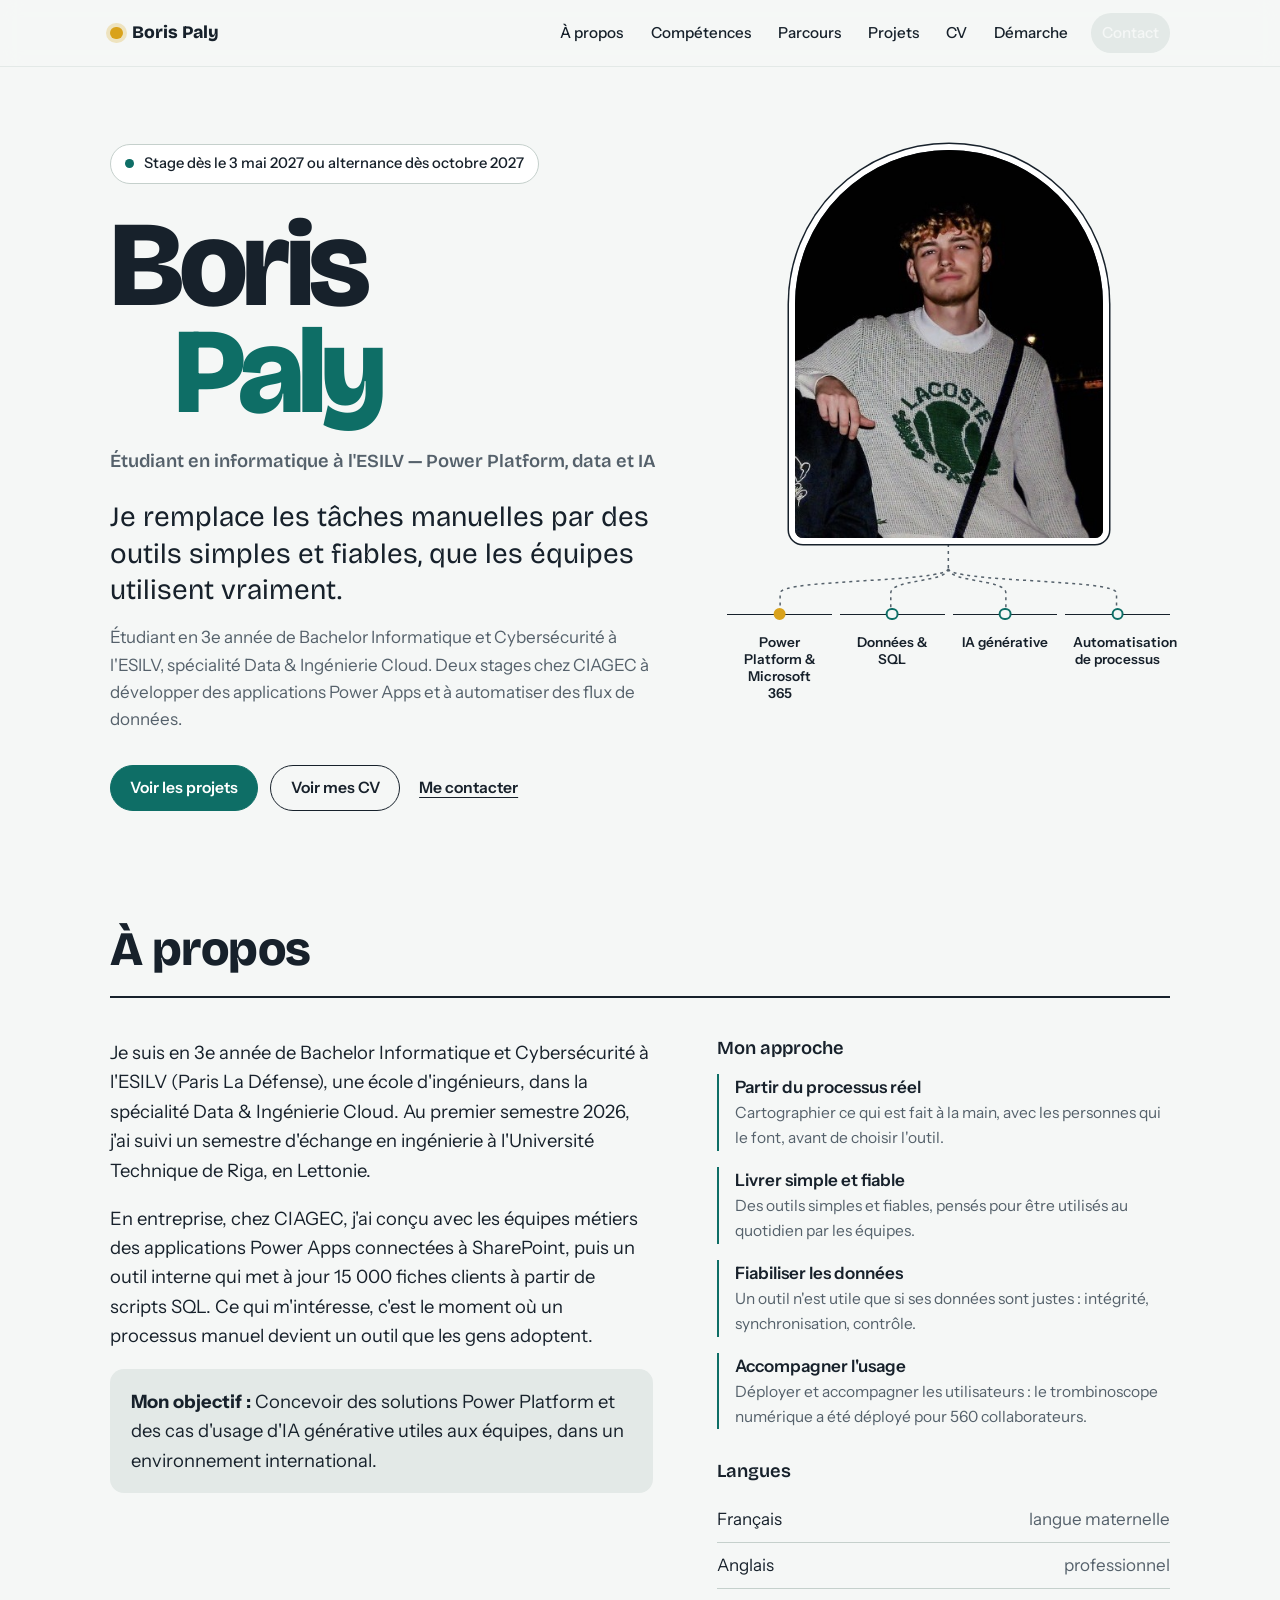
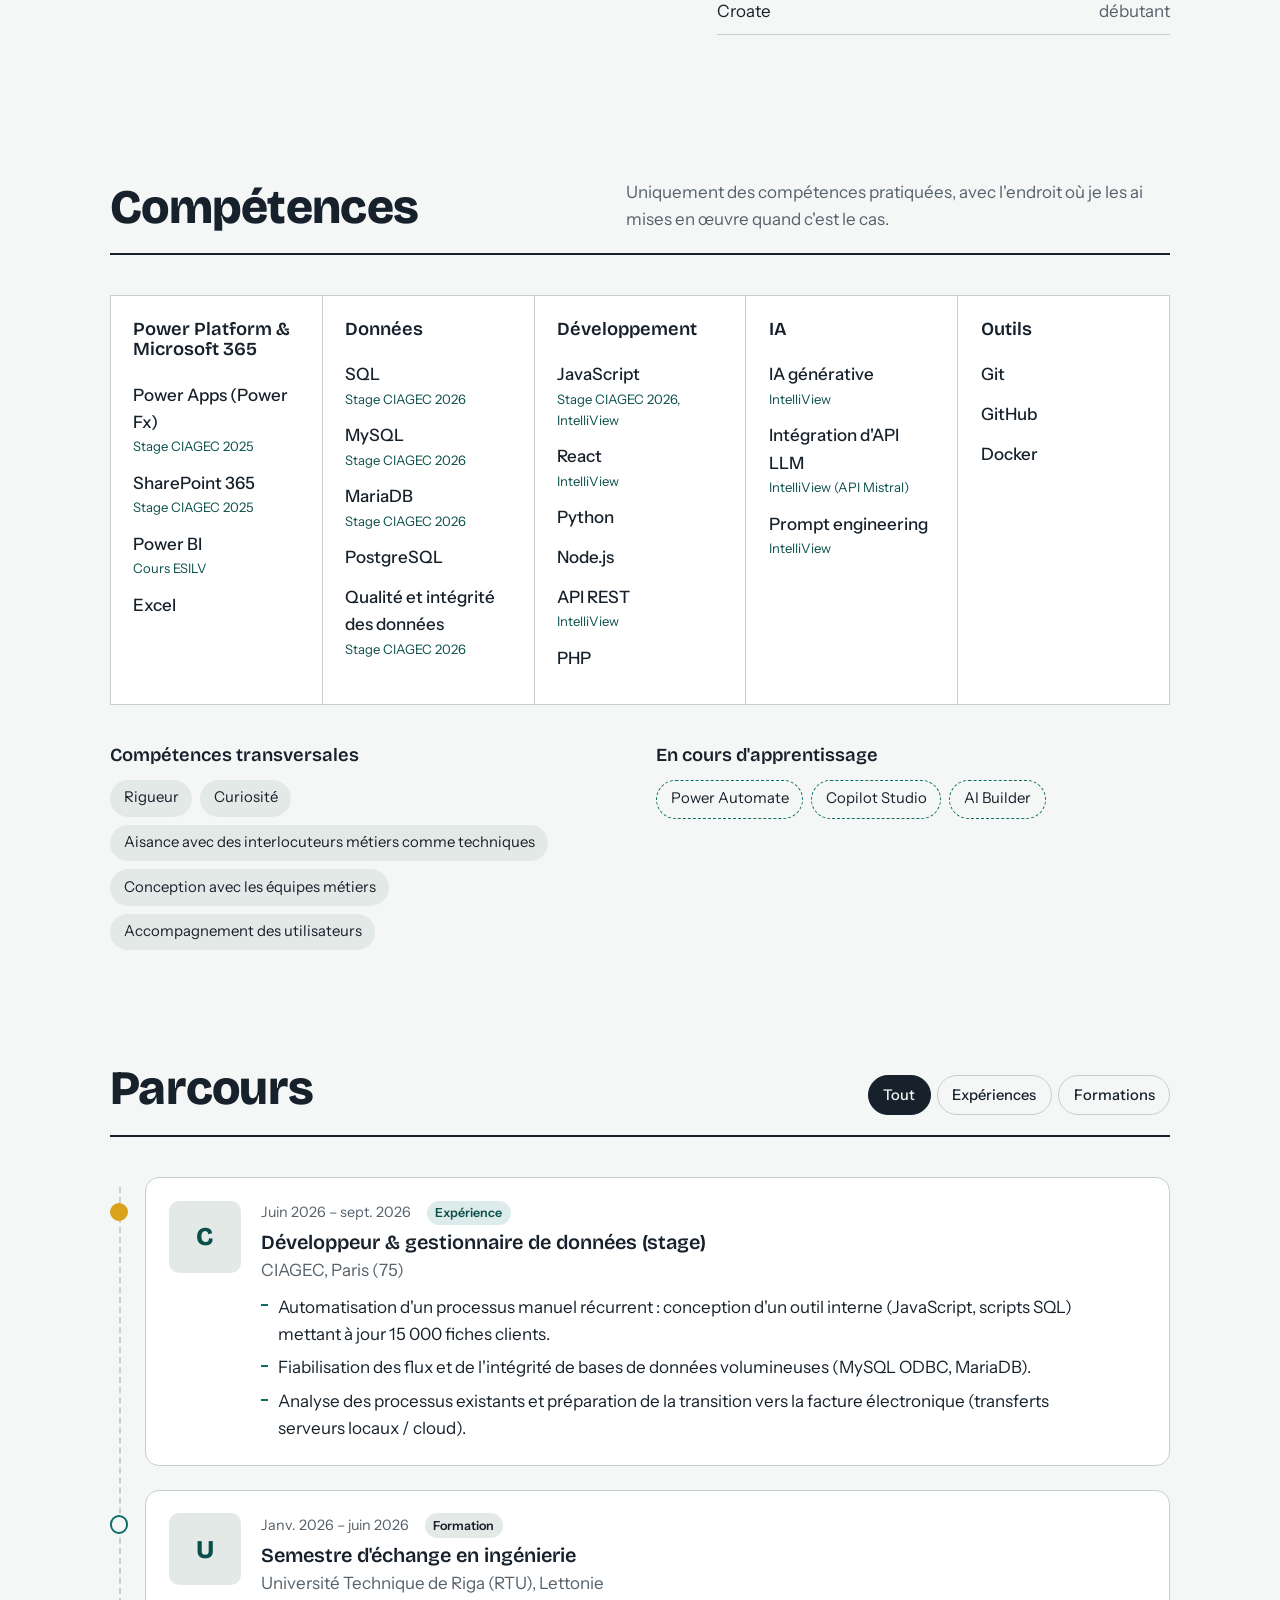
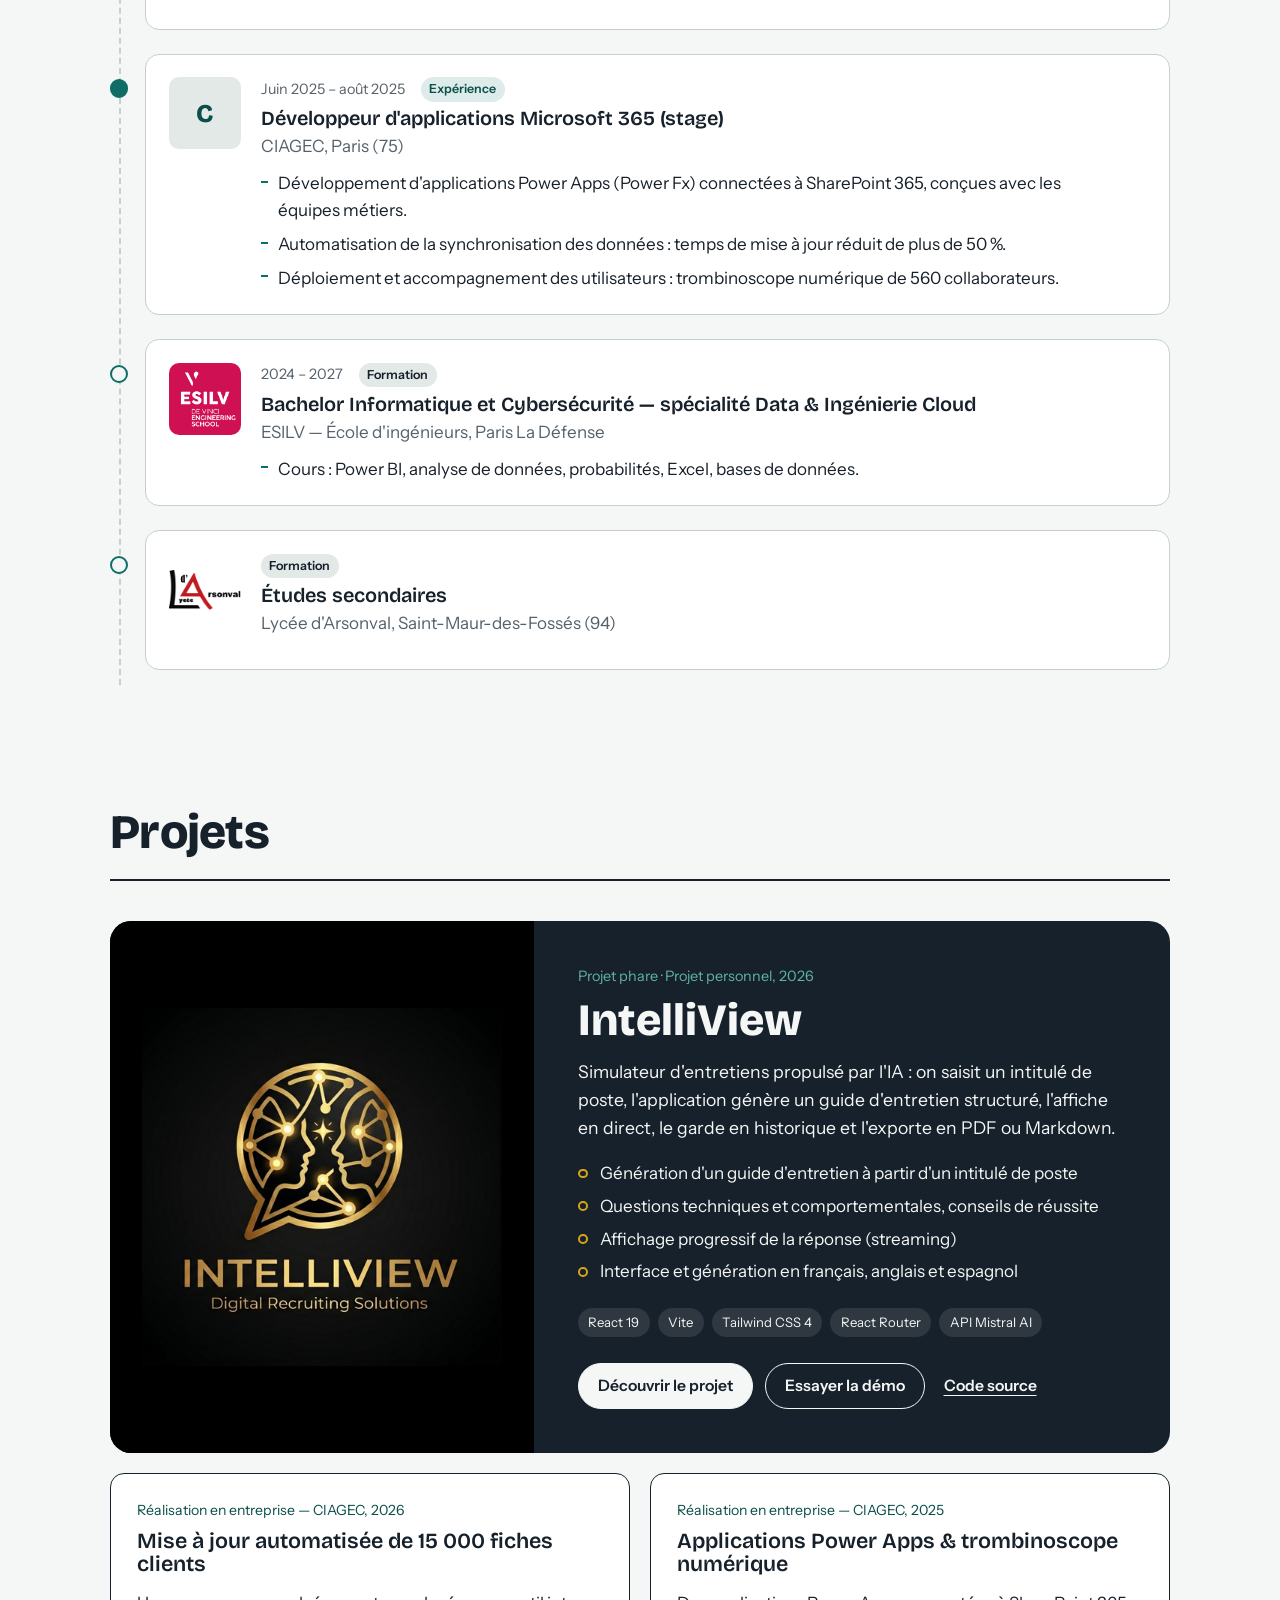
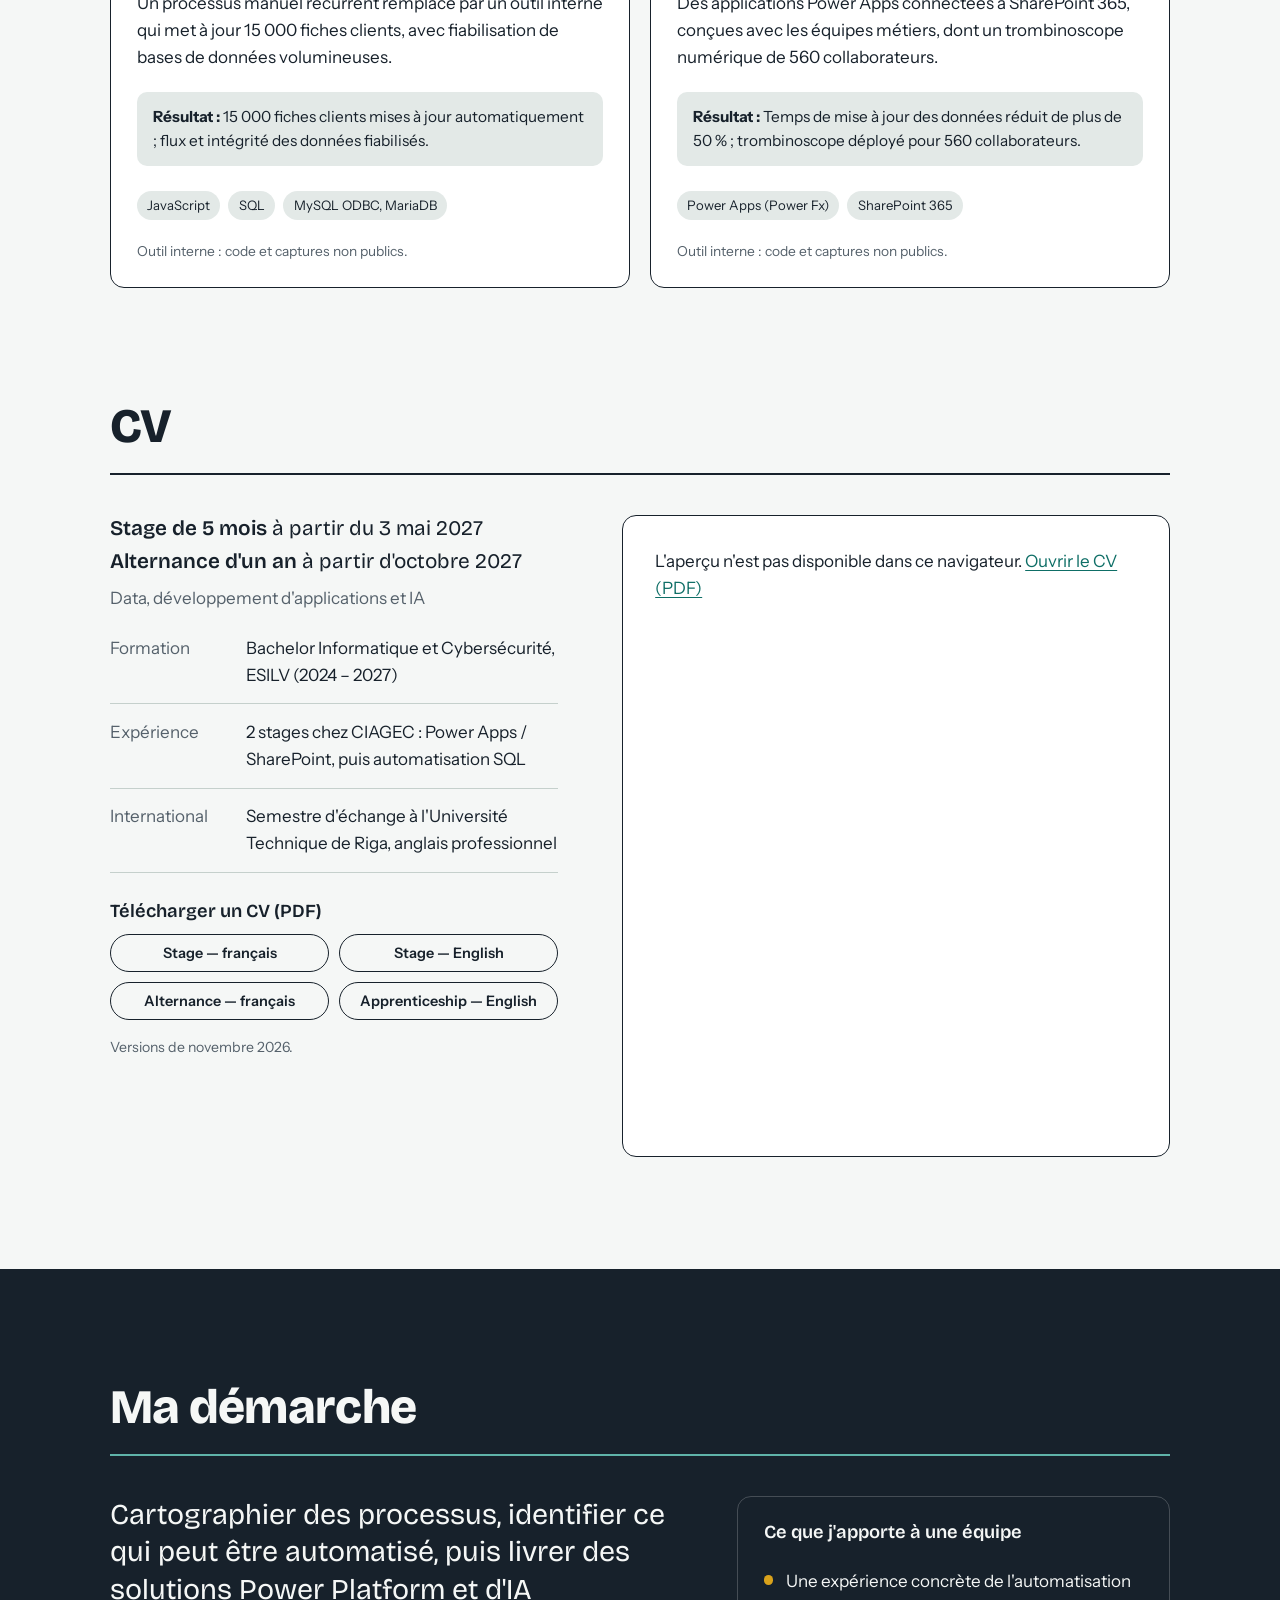
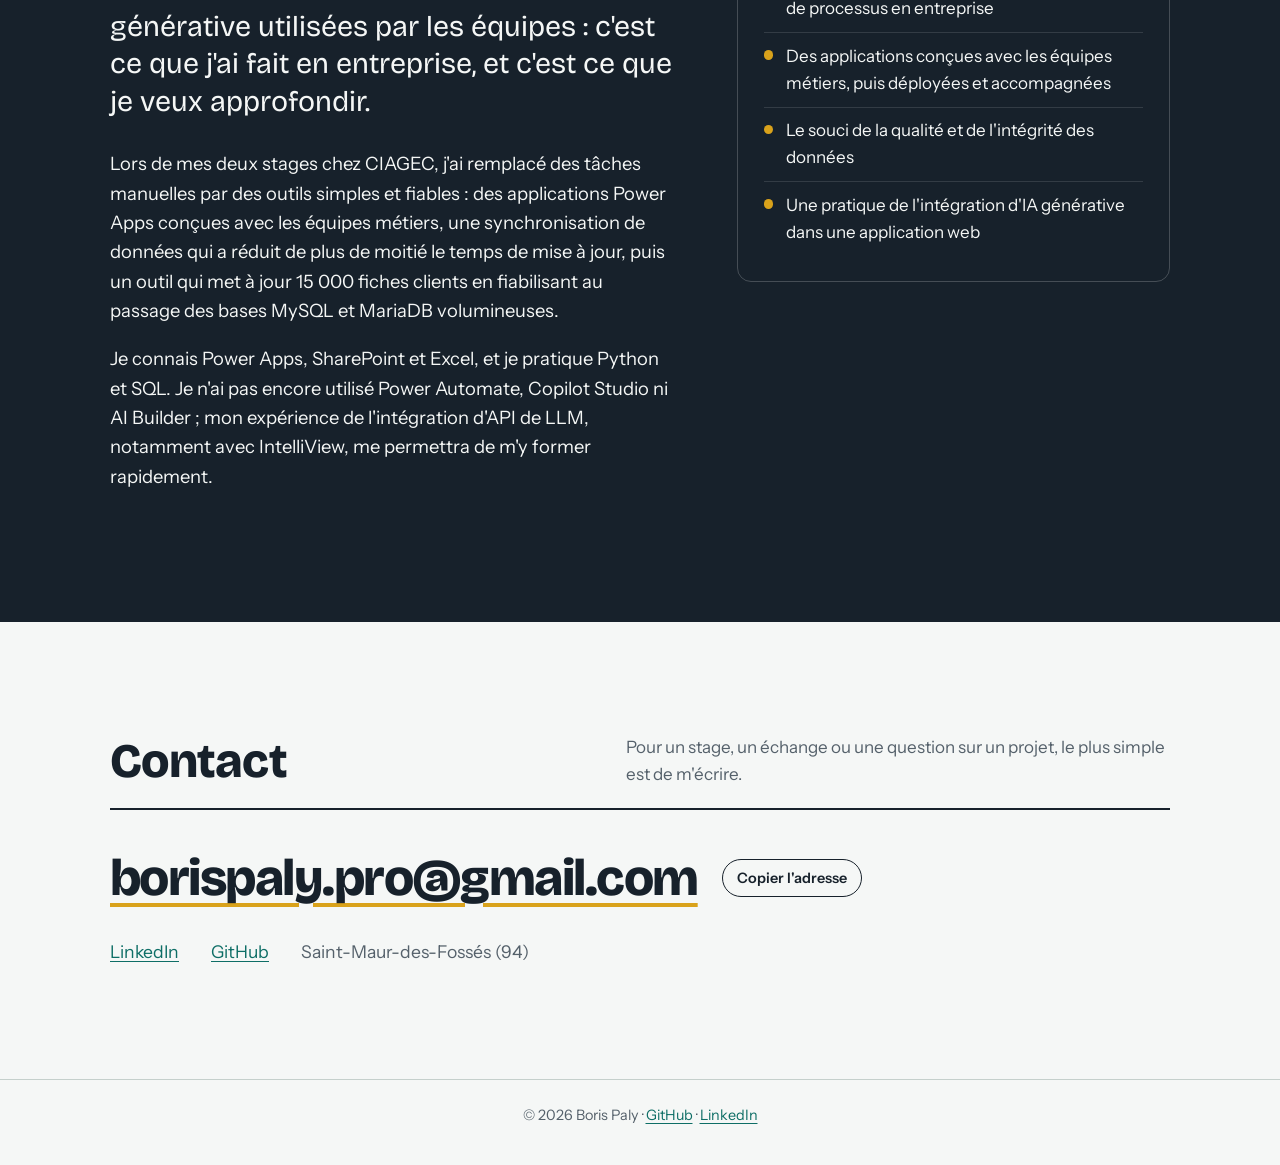
==== index.html @ b3dc1a5c "Mise en ligne du portfolio Co-Authored-By: Claude Opus 5.5 <noreply@anthropic.com> Claude-Session: h" ====
<!doctype html>
<html lang="fr">
<head>
  <meta charset="utf-8">
  <meta name="viewport" content="width=device-width, initial-scale=1">
  <title>Boris Paly — Power Platform, data et IA</title>
  <meta name="description" content="Portfolio de Boris Paly, étudiant en Bachelor Informatique et Cybersécurité à l'ESILV : Power Platform, data, IA générative et automatisation. Recherche un stage de 5 mois à partir du 3 mai 2027 ou une alternance d'un an à partir d'octobre 2027.">
  <meta name="author" content="Boris Paly">
  <meta property="og:type" content="profile">
  <meta property="og:title" content="Boris Paly — Power Platform, data et IA">
  <meta property="og:description" content="Étudiant en informatique à l'ESILV. Stage de 5 mois dès le 3 mai 2027 ou alternance d'un an dès octobre 2027 : data, développement et IA.">
  <meta property="og:image" content="https://borispl94.github.io/assets/img/photo.jpg">
  <meta name="theme-color" content="#17212B">
  <link rel="icon" href="assets/img/favicon.svg" type="image/svg+xml">
  <link rel="preconnect" href="https://fonts.googleapis.com">
  <link rel="preconnect" href="https://fonts.gstatic.com" crossorigin>
  <link href="https://fonts.googleapis.com/css2?family=Bricolage+Grotesque:opsz,wght@12..96,400;12..96,600;12..96,800&family=Instrument+Sans:wght@400;500;600&display=swap" rel="stylesheet">
  <link rel="stylesheet" href="assets/css/style.css">
  <script type="application/ld+json">
  {
    "@context": "https://schema.org",
    "@type": "Person",
    "name": "Boris Paly",
    "jobTitle": "Étudiant en informatique à l'ESILV — Power Platform, data et IA",
    "alumniOf": "ESILV",
    "email": "mailto:borispaly.pro@gmail.com",
    "sameAs": ["https://www.linkedin.com/in/boris-paly", "https://github.com/Borispl94"]
  }
  </script>
</head>
<body data-page="accueil">
  <a class="skip" href="#contenu">Aller au contenu</a>

  <header class="nav" id="nav">
    <div class="nav__inner">
      <a class="nav__brand" href="#accueil" aria-label="Boris Paly, retour en haut">
        <span class="nav__node" aria-hidden="true"></span>Boris Paly
      </a>
      <button class="nav__toggle" type="button" aria-expanded="false" aria-controls="nav-links">Menu</button>
      <nav aria-label="Navigation principale">
        <ul class="nav__links" id="nav-links">
          <li><a href="#apropos">À propos</a></li>
          <li><a href="#competences">Compétences</a></li>
          <li><a href="#parcours">Parcours</a></li>
          <li><a href="#projets">Projets</a></li>
          <li><a href="#cv">CV</a></li>
          <li><a href="#demarche">Démarche</a></li>
          <li><a class="nav__cta" href="#contact">Contact</a></li>
        </ul>
      </nav>
    </div>
  </header>

  <main id="contenu">
    <section class="hero" id="accueil" aria-labelledby="hero-nom">
      <div class="hero__text">
        <p class="hero__dispo" id="hero-dispo"></p>
        <h1 class="hero__nom" id="hero-nom"></h1>
        <p class="hero__titre" id="hero-titre"></p>
        <p class="hero__accroche" id="hero-accroche"></p>
        <p class="hero__sous" id="hero-sous"></p>
        <div class="hero__actions">
          <a class="btn btn--plein" href="#projets">Voir les projets</a>
          <a class="btn" id="hero-cv" href="#cv">Voir mes CV</a>
          <a class="btn btn--lien" href="#contact">Me contacter</a>
        </div>
      </div>
      <figure class="hero__flux" aria-label="Domaines d'intérêt">
        <div class="hero__photo"><img id="hero-photo" src="" alt="" width="377" height="472"></div>
        <svg class="hero__fils" viewBox="0 0 100 100" preserveAspectRatio="none" aria-hidden="true">
          <path class="fil" d="M50 0 V35 M50 35 C50 55 12 50 12 70 V100 M50 35 C50 55 37 50 37 70 V100 M50 35 C50 55 63 50 63 70 V100 M50 35 C50 55 88 50 88 70 V100"/>
        </svg>
        <ul class="hero__domaines" id="hero-domaines"></ul>
      </figure>
    </section>

    <section class="section" id="apropos" aria-labelledby="t-apropos">
      <div class="section__tete">
        <h2 id="t-apropos">À propos</h2>
      </div>
      <div class="apropos">
        <div class="apropos__texte" id="apropos-texte"></div>
        <aside class="apropos__cote">
          <h3>Mon approche</h3>
          <dl class="approche" id="apropos-approche"></dl>
          <h3>Langues</h3>
          <ul class="langues" id="apropos-langues"></ul>
        </aside>
      </div>
    </section>

    <section class="section" id="competences" aria-labelledby="t-competences">
      <div class="section__tete">
        <h2 id="t-competences">Compétences</h2>
        <p class="section__intro">Uniquement des compétences pratiquées, avec l'endroit où je les ai mises en œuvre quand c'est le cas.</p>
      </div>
      <div class="competences" id="competences-liste"></div>
      <div class="competences__bas">
        <div>
          <h3>Compétences transversales</h3>
          <ul class="pastilles" id="competences-transversales"></ul>
        </div>
        <div>
          <h3>En cours d'apprentissage</h3>
          <ul class="pastilles pastilles--pointille" id="competences-apprentissage"></ul>
        </div>
      </div>
    </section>

    <section class="section" id="parcours" aria-labelledby="t-parcours">
      <div class="section__tete">
        <h2 id="t-parcours">Parcours</h2>
        <div class="filtres" role="group" aria-label="Filtrer le parcours">
          <button type="button" class="filtre" aria-pressed="true" data-filtre="tout">Tout</button>
          <button type="button" class="filtre" aria-pressed="false" data-filtre="experience">Expériences</button>
          <button type="button" class="filtre" aria-pressed="false" data-filtre="formation">Formations</button>
        </div>
      </div>
      <ol class="parcours" id="parcours-liste"></ol>
    </section>

    <section class="section" id="projets" aria-labelledby="t-projets">
      <div class="section__tete">
        <h2 id="t-projets">Projets</h2>
      </div>
      <div id="projet-phare"></div>
      <div class="projets" id="projets-liste"></div>
    </section>

    <section class="section" id="cv" aria-labelledby="t-cv">
      <div class="section__tete">
        <h2 id="t-cv">CV</h2>
      </div>
      <div class="cv">
        <div class="cv__synthese" id="cv-synthese"></div>
        <div class="cv__apercu">
          <object id="cv-objet" type="application/pdf" data="" aria-label="Aperçu du CV au format PDF">
            <p class="cv__repli">L'aperçu n'est pas disponible dans ce navigateur. <a id="cv-repli" href="">Ouvrir le CV (PDF)</a></p>
          </object>
        </div>
      </div>
    </section>

    <section class="section section--sombre" id="demarche" aria-labelledby="t-demarche">
      <div class="section__tete">
        <h2 id="t-demarche">Ma démarche</h2>
      </div>
      <div class="demarche">
        <div class="demarche__texte" id="demarche-texte"></div>
        <div class="demarche__apport">
          <h3>Ce que j'apporte à une équipe</h3>
          <ul id="demarche-apport"></ul>
        </div>
      </div>
    </section>

    <section class="section contact" id="contact" aria-labelledby="t-contact">
      <div class="section__tete">
        <h2 id="t-contact">Contact</h2>
        <p class="section__intro" id="contact-intro"></p>
      </div>
      <div class="contact__grille" id="contact-liens"></div>
    </section>
  </main>

  <footer class="pied">
    <p id="pied-texte"></p>
  </footer>

  <script src="data/profil.js"></script>
  <script src="data/projets.js"></script>
  <script src="assets/js/app.js"></script>
</body>
</html>
---- assets/css/style.css ----
/* =====================================================================
   Portfolio Boris Paly — identité « cartographie de flux »
   Les couleurs et typos se règlent ici, dans :root.
   ===================================================================== */
:root {
  --encre: #17212B;      /* texte, fonds sombres */
  --papier: #F5F7F6;     /* fond principal */
  --brume: #E3E9E7;      /* surfaces secondaires */
  --trait: #C5D0CC;      /* filets, connecteurs */
  --sarcelle: #0E6E66;   /* liens, actions */
  --sarcelle-fonce: #0A4F49;
  --sarcelle-clair: #5FB3A9;
  --ocre: #D9A21B;       /* nœuds actifs, uniquement décoratif */
  --gris: #55616B;       /* texte secondaire */

  --f-titre: "Bricolage Grotesque", "Avenir Next", "Segoe UI", system-ui, sans-serif;
  --f-texte: "Instrument Sans", "Helvetica Neue", "Segoe UI", system-ui, sans-serif;

  --max: 1140px;
  --gout: clamp(1.25rem, 4vw, 2.5rem);
  --r: 14px;
}

*, *::before, *::after { box-sizing: border-box; }
html { scroll-behavior: smooth; scroll-padding-top: 5rem; -webkit-text-size-adjust: 100%; }
@media (prefers-reduced-motion: reduce) { html { scroll-behavior: auto; } *, *::before, *::after { animation: none !important; transition: none !important; } }
body {
  margin: 0; background: var(--papier); color: var(--encre);
  font: 400 1.0625rem/1.6 var(--f-texte);
  text-rendering: optimizeLegibility; -webkit-font-smoothing: antialiased;
}
img { max-width: 100%; display: block; }
a { color: var(--sarcelle); text-underline-offset: .18em; text-decoration-thickness: 1px; }
a:hover { color: var(--sarcelle-fonce); text-decoration-thickness: 2px; }
:focus-visible { outline: 3px solid var(--ocre); outline-offset: 3px; border-radius: 4px; }
h1, h2, h3 { font-family: var(--f-titre); line-height: 1.1; margin: 0; letter-spacing: -0.015em; }
h2 { font-size: clamp(2rem, 4.2vw, 3rem); font-weight: 800; }
h3 { font-size: 1.15rem; font-weight: 600; letter-spacing: 0; }
p { margin: 0 0 1em; }
ul, ol, dl, dd { margin: 0; padding: 0; }
ul, ol { list-style: none; }
.sr-only { position: absolute; width: 1px; height: 1px; overflow: hidden; clip: rect(0 0 0 0); white-space: nowrap; }
.skip { position: absolute; left: 1rem; top: -4rem; background: var(--encre); color: #fff; padding: .6rem 1rem; z-index: 100; border-radius: 6px; }
.skip:focus { top: 1rem; }

/* ---------- boutons ---------- */
.btn {
  display: inline-flex; align-items: center; gap: .5rem; min-height: 46px;
  padding: .7rem 1.2rem; border-radius: 999px; border: 1.5px solid var(--encre);
  font: 600 .98rem/1 var(--f-texte); color: var(--encre); text-decoration: none; background: transparent; cursor: pointer;
  transition: background-color .2s, color .2s, border-color .2s;
}
.btn:hover { background: var(--encre); color: var(--papier); text-decoration: none; }
.btn--plein { background: var(--sarcelle); border-color: var(--sarcelle); color: #fff; }
.btn--plein:hover { background: var(--sarcelle-fonce); border-color: var(--sarcelle-fonce); color: #fff; }
.btn--lien { border-color: transparent; padding-inline: .4rem; text-decoration: underline; text-underline-offset: .25em; }
.btn--lien:hover { background: transparent; color: var(--sarcelle); }
.btn--petit { min-height: 38px; padding: .5rem .9rem; font-size: .9rem; }

/* ---------- navigation ---------- */
.nav { position: sticky; top: 0; z-index: 50; background: color-mix(in srgb, var(--papier) 88%, transparent); backdrop-filter: blur(10px); border-bottom: 1px solid var(--brume); }
.nav__inner { max-width: var(--max); margin: 0 auto; padding: .8rem var(--gout); display: flex; align-items: center; justify-content: space-between; gap: 1rem; }
.nav__brand { display: inline-flex; align-items: center; gap: .6rem; font: 800 1.1rem var(--f-titre); color: var(--encre); text-decoration: none; }
.nav__node { width: .8rem; height: .8rem; border-radius: 50%; background: var(--ocre); box-shadow: 0 0 0 4px color-mix(in srgb, var(--ocre) 25%, transparent); }
.nav__links { display: flex; align-items: center; gap: .3rem; }
.nav__links a { display: block; padding: .5rem .7rem; border-radius: 999px; color: var(--encre); text-decoration: none; font-weight: 500; font-size: .95rem; }
.nav__links a:hover, .nav__links a[aria-current="true"] { background: var(--brume); }
.nav__links .nav__cta { background: var(--encre); color: var(--papier); margin-left: .4rem; }
.nav__links .nav__cta:hover { background: var(--sarcelle); color: #fff; }
.nav__toggle { display: none; }
@media (max-width: 900px) {
  .nav__toggle { display: inline-flex; min-height: 42px; padding: .5rem 1rem; border: 1.5px solid var(--encre); border-radius: 999px; background: none; font: 600 .95rem var(--f-texte); color: var(--encre); cursor: pointer; }
  .nav nav { position: absolute; left: 0; right: 0; top: 100%; }
  .nav__links { display: none; flex-direction: column; align-items: stretch; background: var(--papier); border-bottom: 1px solid var(--trait); padding: .5rem var(--gout) 1rem; }
  .nav__links.is-open { display: flex; }
  .nav__links a { padding: .8rem .6rem; font-size: 1.05rem; }
  .nav__links .nav__cta { margin: .4rem 0 0; text-align: center; }
}

/* ---------- sections ---------- */
.section { max-width: var(--max); margin: 0 auto; padding: clamp(4rem, 9vw, 7rem) var(--gout) 0; }
.section__tete { display: flex; flex-wrap: wrap; align-items: end; justify-content: space-between; gap: 1rem 2rem; margin-bottom: 2.5rem; padding-bottom: 1.25rem; border-bottom: 2px solid var(--encre); }
.section__intro { flex: 1 1 18rem; max-width: 34rem; margin: 0; color: var(--gris); }
.section--sombre { max-width: none; background: var(--encre); color: var(--papier); padding-bottom: clamp(4rem, 9vw, 7rem); margin-top: clamp(4rem, 9vw, 7rem); }
.section--sombre > * { max-width: calc(var(--max) - 2 * var(--gout)); margin-inline: auto; }
.section--sombre .section__tete { border-color: var(--sarcelle-clair); }
.section--sombre a { color: var(--sarcelle-clair); }

/* ---------- accueil ---------- */
.hero { max-width: var(--max); margin: 0 auto; padding: clamp(2.5rem, 6vw, 5rem) var(--gout) 0; display: grid; grid-template-columns: minmax(0, 1.25fr) minmax(0, 1fr); gap: clamp(2rem, 5vw, 4.5rem); align-items: start; }
.hero__dispo { display: inline-flex; align-items: center; gap: .6rem; padding: .45rem .9rem; border: 1px solid var(--trait); border-radius: 999px; background: #fff; font-size: .92rem; font-weight: 500; margin-bottom: 1.8rem; }
.point { width: .55rem; height: .55rem; border-radius: 50%; background: var(--sarcelle); flex: none; animation: pouls 2.4s ease-in-out infinite; }
@keyframes pouls { 50% { box-shadow: 0 0 0 6px color-mix(in srgb, var(--sarcelle) 18%, transparent); } }
.hero__nom { font-size: clamp(3.6rem, 10vw, 7.6rem); font-weight: 800; line-height: .88; letter-spacing: -0.045em; margin-bottom: 1.4rem; }
.hero__nom span { display: block; }
.hero__nom span + span { color: var(--sarcelle); padding-left: clamp(1.5rem, 5vw, 4rem); }
.hero__titre { font: 600 1.15rem/1.35 var(--f-titre); margin-bottom: 1.6rem; color: var(--gris); }
.hero__accroche { font: 400 clamp(1.35rem, 2.4vw, 1.75rem)/1.3 var(--f-titre); max-width: 30ch; margin-bottom: 1rem; }
.hero__sous { max-width: 56ch; color: var(--gris); margin-bottom: 2rem; }
.hero__actions { display: flex; flex-wrap: wrap; gap: .75rem; align-items: center; }

/* La photo comme nœud source d'un flux vers les domaines */
.hero__flux { margin: 0; display: grid; grid-template-rows: auto 70px auto; justify-items: center; }
.hero__photo { width: min(100%, 320px); aspect-ratio: 4 / 5; border-radius: 160px 160px var(--r) var(--r); overflow: hidden; background: var(--encre); border: 6px solid #fff; box-shadow: 0 0 0 1.5px var(--encre); position: relative; z-index: 1; }
.hero__photo img { width: 100%; height: 100%; object-fit: cover; object-position: 50% 30%; }
.hero__fils { width: 100%; height: 70px; overflow: visible; }
.fil { fill: none; stroke: var(--gris); stroke-width: 1.5; vector-effect: non-scaling-stroke; stroke-dasharray: 3 4; }
.hero__domaines { display: grid; grid-template-columns: repeat(4, minmax(0, 1fr)); gap: .5rem; width: 100%; }
.hero__domaines li { position: relative; padding: 1.2rem .5rem .6rem; text-align: center; font-size: .85rem; font-weight: 600; line-height: 1.25; border-top: 1.5px solid var(--encre); }
.hero__domaines .noeud { position: absolute; top: -.45rem; left: 50%; translate: -50% 0; }
.noeud { display: inline-block; width: .8rem; height: .8rem; border-radius: 50%; background: var(--papier); border: 2px solid var(--sarcelle); }
.hero__domaines li:first-child .noeud { background: var(--ocre); border-color: var(--ocre); }
@media (prefers-reduced-motion: no-preference) {
  .fil { animation: flux 1.6s linear infinite; }
  @keyframes flux { to { stroke-dashoffset: -14; } }
}
@media (max-width: 860px) {
  .hero { grid-template-columns: 1fr; }
  .hero__flux { order: -1; }
  .hero__photo { width: min(64vw, 260px); }
}
@media (max-width: 520px) {
  .hero__domaines, .hero__fils { display: none; }
  .hero__flux { display: block; }
  .hero__photo { width: 190px; margin: 0 auto 1.5rem; }
}

/* ---------- à propos ---------- */
.apropos { display: grid; grid-template-columns: minmax(0, 1.2fr) minmax(0, 1fr); gap: clamp(2rem, 5vw, 4rem); }
.apropos__texte p { font-size: 1.15rem; max-width: 62ch; }
.apropos__objectif { padding: 1.1rem 1.3rem; background: var(--brume); border-radius: var(--r); }
.apropos__cote h3 { margin-bottom: 1rem; }
.apropos__cote h3 + * { margin-bottom: 2rem; }
.approche { display: grid; gap: 1rem; }
.approche > div { padding-left: 1rem; border-left: 2px solid var(--sarcelle); }
.approche dt { font-weight: 600; }
.approche dd { color: var(--gris); font-size: .97rem; }
.approche--grille { grid-template-columns: repeat(auto-fit, minmax(16rem, 1fr)); gap: 1.5rem 2rem; }
.langues li { display: flex; justify-content: space-between; gap: 1rem; padding: .55rem 0; border-bottom: 1px solid var(--trait); }
.langues li span:last-child { color: var(--gris); }
@media (max-width: 860px) { .apropos { grid-template-columns: 1fr; } }

/* ---------- compétences ---------- */
.competences { display: grid; grid-template-columns: repeat(auto-fit, minmax(15rem, 1fr)); gap: 0; border-top: 1px solid var(--trait); border-left: 1px solid var(--trait); }
@media (min-width: 1100px) { .competences { grid-template-columns: repeat(5, minmax(0, 1fr)); } }
.competence { padding: 1.4rem 1.4rem 1.6rem; border-right: 1px solid var(--trait); border-bottom: 1px solid var(--trait); background: #fff; }
.competence h3 { margin-bottom: 1rem; }
.competence li { display: flex; flex-direction: column; padding: .4rem 0; }
.competence__nom { font-weight: 500; }
.competence__ctx { font-size: .82rem; color: var(--sarcelle-fonce); }
.competences__bas { display: grid; grid-template-columns: 1fr 1fr; gap: 2rem; margin-top: 2.5rem; }
.competences__bas h3 { margin-bottom: .9rem; }
@media (max-width: 700px) { .competences__bas { grid-template-columns: 1fr; } }
.pastilles { display: flex; flex-wrap: wrap; gap: .5rem; }
.pastilles li { padding: .4rem .85rem; border-radius: 999px; background: var(--brume); font-size: .93rem; }
.pastilles--pointille li { background: transparent; border: 1.5px dashed var(--sarcelle); }
.pastilles--petites li { padding: .25rem .65rem; font-size: .82rem; }

/* ---------- parcours (vrai déroulé chronologique) ---------- */
.filtres { display: flex; gap: .4rem; flex-wrap: wrap; }
.filtre { min-height: 40px; padding: .45rem .9rem; border-radius: 999px; border: 1.5px solid var(--trait); background: transparent; font: 500 .92rem var(--f-texte); color: var(--encre); cursor: pointer; }
.filtre[aria-pressed="true"] { background: var(--encre); border-color: var(--encre); color: var(--papier); }
.parcours { position: relative; padding-left: 2.2rem; }
.parcours::before { content: ""; position: absolute; left: .55rem; top: .6rem; bottom: .6rem; border-left: 2px dashed var(--trait); }
.parcours__item { position: relative; padding-bottom: 1.5rem; }
.parcours__noeud { position: absolute; left: -2.2rem; top: 1.6rem; width: 1.15rem; height: 1.15rem; border-radius: 50%; background: var(--papier); border: 2.5px solid var(--sarcelle); }
.parcours__item--experience .parcours__noeud { background: var(--sarcelle); }
.parcours__item:first-child .parcours__noeud { background: var(--ocre); border-color: var(--ocre); }
.parcours__carte { display: grid; grid-template-columns: 4.5rem minmax(0, 1fr); gap: 1.25rem; padding: 1.4rem; background: #fff; border: 1px solid var(--trait); border-radius: var(--r); }
.parcours__logo { width: 4.5rem; height: 4.5rem; display: grid; place-items: center; border-radius: 10px; overflow: hidden; background: var(--brume); }
.parcours__logo img { width: 100%; height: 100%; object-fit: contain; background: #fff; }
.parcours__mono { font: 800 1.6rem var(--f-titre); color: var(--sarcelle-fonce); }
.parcours__meta { display: flex; flex-wrap: wrap; gap: .5rem 1rem; align-items: center; font-size: .9rem; color: var(--gris); margin-bottom: .35rem; }
.parcours__corps h3 { font-size: 1.25rem; }
.parcours__org { color: var(--gris); margin: .25rem 0 .6rem; }
.parcours__corps ul { display: grid; gap: .4rem; }
.parcours__corps li { position: relative; padding-left: 1.1rem; max-width: 75ch; }
.parcours__corps li::before { content: ""; position: absolute; left: 0; top: .62em; width: .45rem; height: 2px; background: var(--sarcelle); }
.tag { font-size: .78rem; font-weight: 600; padding: .15rem .55rem; border-radius: 999px; }
.tag--experience { background: color-mix(in srgb, var(--sarcelle) 14%, #fff); color: var(--sarcelle-fonce); }
.tag--formation { background: var(--brume); color: var(--encre); }
@media (max-width: 560px) { .parcours__carte { grid-template-columns: 1fr; } .parcours__logo { width: 3.5rem; height: 3.5rem; } }

/* ---------- projets ---------- */
.phare { display: grid; grid-template-columns: minmax(0, .8fr) minmax(0, 1.2fr); background: var(--encre); color: var(--papier); border-radius: calc(var(--r) * 1.5); overflow: hidden; }
.phare__visuel { background: #000; display: grid; place-items: center; padding: 1.5rem; }
.phare__visuel img { width: 100%; max-width: 360px; }
.phare__corps { padding: clamp(1.5rem, 4vw, 2.75rem); }
.phare__type { font-size: .9rem; color: var(--sarcelle-clair); margin-bottom: .5rem; }
.phare h3 { font-size: clamp(2rem, 4vw, 2.8rem); font-weight: 800; margin-bottom: .8rem; }
.phare__resume { font-size: 1.1rem; max-width: 52ch; }
.phare__fonctions { display: grid; gap: .35rem; margin: 0 0 1.4rem; }
.phare__fonctions li { padding-left: 1.4rem; position: relative; }
.phare__fonctions li::before { content: ""; position: absolute; left: 0; top: .5em; width: .6rem; height: .6rem; border-radius: 50%; border: 2px solid var(--ocre); }
.phare .pastilles li { background: rgba(255,255,255,.1); }
.phare__actions { display: flex; flex-wrap: wrap; gap: .7rem; margin-top: 1.6rem; align-items: center; }
.phare .btn { border-color: var(--papier); color: var(--papier); }
.phare .btn:hover { background: var(--papier); color: var(--encre); }
.phare .btn--plein { background: var(--papier); color: var(--encre); }
.phare .btn--plein:hover { background: var(--ocre); border-color: var(--ocre); color: var(--encre); }
.phare .btn--lien { border-color: transparent; }
.phare .btn--lien:hover { background: transparent; color: var(--sarcelle-clair); }
@media (max-width: 820px) { .phare { grid-template-columns: 1fr; } .phare__visuel img { max-width: 220px; } }
.projets { display: grid; grid-template-columns: repeat(auto-fit, minmax(19rem, 1fr)); gap: 1.25rem; margin-top: 1.25rem; }
.projet { padding: 1.6rem; border: 1.5px solid var(--encre); border-radius: var(--r); background: #fff; display: flex; flex-direction: column; gap: .2rem; }
.projet__type { font-size: .88rem; color: var(--sarcelle-fonce); margin-bottom: .3rem; }
.projet h3 { font-size: 1.35rem; margin-bottom: .6rem; }
.projet__resultat { padding: .8rem 1rem; background: var(--brume); border-radius: 10px; font-size: .96rem; }
.projet .pastilles { margin-top: auto; padding-top: .4rem; }
.projet__note { font-size: .86rem; color: var(--gris); margin: 1rem 0 0; }

/* ---------- CV ---------- */
.cv { display: grid; grid-template-columns: minmax(0, .9fr) minmax(0, 1.1fr); gap: clamp(2rem, 5vw, 4rem); align-items: start; }
.cv__recherche { display: grid; gap: .4rem; font: 400 1.3rem/1.3 var(--f-titre); }
.cv__recherche strong { font-weight: 600; }
.cv__domaines { color: var(--gris); margin: .6rem 0 0; }
.cv__titre { margin-bottom: .8rem; }
.cv__liste { display: grid; grid-template-columns: repeat(2, minmax(0, 1fr)); gap: .6rem; }
.cv__liste .btn { width: 100%; justify-content: center; }
@media (max-width: 420px) { .cv__liste { grid-template-columns: 1fr; } }
.cv__faits { display: grid; gap: .9rem; margin: 1.4rem 0 1.8rem; }
.cv__faits div { display: grid; grid-template-columns: 7.5rem 1fr; gap: 1rem; padding-bottom: .9rem; border-bottom: 1px solid var(--trait); }
.cv__faits dt { color: var(--gris); }
.cv__actions { display: flex; flex-wrap: wrap; gap: .7rem; }
.cv__maj { font-size: .88rem; color: var(--gris); margin-top: 1rem; }
.cv__apercu { border: 1.5px solid var(--encre); border-radius: var(--r); overflow: hidden; background: #fff; }
.cv__apercu object { width: 100%; height: 640px; display: block; }
.cv__repli { padding: 2rem; }
@media (max-width: 860px) { .cv { grid-template-columns: 1fr; } .cv__apercu { display: none; } .cv__faits div { grid-template-columns: 1fr; gap: .2rem; } }

/* ---------- démarche ---------- */
.demarche { display: grid; grid-template-columns: minmax(0, 1.3fr) minmax(0, 1fr); gap: clamp(2rem, 5vw, 4rem); }
.demarche__texte p { font-size: 1.15rem; max-width: 62ch; }
.demarche__texte p:first-child { font: 400 clamp(1.4rem, 2.5vw, 1.8rem)/1.3 var(--f-titre); }
.demarche__apport { padding: 1.6rem; border: 1px solid rgba(255,255,255,.2); border-radius: var(--r); align-self: start; }
.demarche__apport h3 { margin-bottom: 1rem; }
.demarche__apport li { padding: .6rem 0 .6rem 1.4rem; position: relative; border-bottom: 1px solid rgba(255,255,255,.12); }
.demarche__apport li:last-child { border-bottom: 0; }
.demarche__apport li::before { content: ""; position: absolute; left: 0; top: 1.05rem; width: .6rem; height: .6rem; border-radius: 50%; background: var(--ocre); }
@media (max-width: 860px) { .demarche { grid-template-columns: 1fr; } }

/* ---------- contact ---------- */
.contact { padding-bottom: clamp(4rem, 9vw, 7rem); }
.contact__grille { display: grid; gap: 2rem; }
.contact__mail { display: flex; flex-wrap: wrap; align-items: center; gap: 1rem 1.5rem; }
.contact__adresse { font: 800 clamp(1.5rem, 4.6vw, 3.2rem)/1.1 var(--f-titre); letter-spacing: -0.03em; color: var(--encre); text-decoration: underline; text-decoration-color: var(--ocre); text-decoration-thickness: 4px; text-underline-offset: .15em; overflow-wrap: anywhere; }
.contact__adresse:hover { color: var(--sarcelle); text-decoration-thickness: 4px; }
.contact__retour { color: var(--sarcelle-fonce); font-weight: 500; }
.contact__reseaux { display: flex; flex-wrap: wrap; gap: .5rem 2rem; font-size: 1.1rem; }
.contact__reseaux span { color: var(--gris); }

.pied { border-top: 1px solid var(--trait); padding: 1.5rem var(--gout); text-align: center; color: var(--gris); font-size: .9rem; }
.section--sombre + .contact { padding-top: clamp(4rem, 9vw, 7rem); }

/* ---------- fiche projet ---------- */
.fiche__tete { max-width: var(--max); margin: 0 auto; padding: clamp(2rem, 5vw, 4rem) var(--gout) 0; }
.fiche__fil { font-size: .92rem; color: var(--gris); margin-bottom: 1.5rem; }
.fiche__tete-grille { display: grid; grid-template-columns: minmax(0, 1.4fr) minmax(0, .8fr); gap: clamp(2rem, 5vw, 4rem); align-items: center; }
.fiche__tete h1 { font-size: clamp(3rem, 8vw, 6rem); font-weight: 800; letter-spacing: -0.04em; margin-bottom: 1rem; }
.fiche__tete .phare__type { color: var(--sarcelle-fonce); }
.fiche__resume { font: 400 clamp(1.2rem, 2.2vw, 1.5rem)/1.35 var(--f-titre); max-width: 40ch; }
.fiche__visuel { border-radius: calc(var(--r) * 1.5); overflow: hidden; background: #000; }
@media (max-width: 760px) { .fiche__tete-grille { grid-template-columns: 1fr; } .fiche__visuel { max-width: 260px; } }
.cadre { display: grid; grid-template-columns: repeat(auto-fit, minmax(15rem, 1fr)); gap: 1.5rem 2rem; }
.cadre dt { font: 600 1.1rem var(--f-titre); margin-bottom: .4rem; }
.cadre dd { color: var(--gris); }
.etapes { display: grid; grid-template-columns: repeat(5, minmax(0, 1fr)); gap: 1.25rem; counter-reset: e; }
.etapes li { position: relative; padding-top: 1.6rem; border-top: 2px solid var(--encre); counter-increment: e; }
.etapes .noeud { position: absolute; top: -.5rem; left: 0; }
.etapes li:first-child .noeud { background: var(--ocre); border-color: var(--ocre); }
.etapes h3::before { content: counter(e) ". "; color: var(--sarcelle); }
.etapes h3 { margin-bottom: .5rem; }
.etapes p { color: var(--gris); font-size: .96rem; }
@media (max-width: 960px) { .etapes { grid-template-columns: 1fr 1fr; row-gap: 2rem; } }
@media (max-width: 560px) { .etapes { grid-template-columns: 1fr; } }
.demo { display: grid; gap: .6rem; }
.demo label { font-weight: 600; }
.demo input { font: 500 1.3rem var(--f-texte); padding: .8rem 1rem; border: 1.5px solid var(--encre); border-radius: 10px; background: #fff; color: var(--encre); max-width: 32rem; }
.demo__sortie { margin: .8rem 0 0; padding: 1.5rem; background: var(--encre); color: #E7ECEA; border-radius: var(--r); white-space: pre-wrap; word-break: break-word; font: 400 .95rem/1.6 ui-monospace, "SF Mono", Menlo, Consolas, monospace; }
.demo__sortie mark { background: var(--ocre); color: var(--encre); padding: 0 .2em; border-radius: 3px; }
.fonctions { display: grid; gap: .6rem; }
.statut { display: grid; grid-template-columns: 9rem 1fr; gap: 1rem; align-items: baseline; padding: .8rem 0; border-bottom: 1px solid var(--trait); }
.statut__badge { justify-self: start; font-size: .8rem; font-weight: 600; padding: .2rem .65rem; border-radius: 999px; }
.statut--operationnel .statut__badge { background: var(--sarcelle); color: #fff; }
.statut--en-preparation .statut__badge { background: color-mix(in srgb, var(--ocre) 30%, #fff); color: #5A4100; }
.statut--envisage .statut__badge { border: 1.5px dashed var(--gris); color: var(--gris); }
@media (max-width: 560px) { .statut { grid-template-columns: 1fr; gap: .35rem; } }
.fiche__ia { font: 400 clamp(1.25rem, 2.4vw, 1.6rem)/1.4 var(--f-titre); max-width: 48ch; }
.techs { display: grid; grid-template-columns: repeat(auto-fit, minmax(14rem, 1fr)); gap: 0; border-top: 1px solid var(--trait); }
.techs div { padding: 1rem 0; border-bottom: 1px solid var(--trait); }
.techs dt { font-weight: 600; }
.techs dd { color: var(--gris); font-size: .95rem; }
.captures { display: grid; grid-template-columns: repeat(auto-fit, minmax(18rem, 1fr)); gap: 1.25rem; }
.captures figure { margin: 0; }
.captures img { border-radius: var(--r); border: 1px solid var(--trait); }
.captures figcaption { font-size: .9rem; color: var(--gris); margin-top: .5rem; }
.vide { color: var(--gris); }
.commits li { display: grid; grid-template-columns: 11rem 1fr; gap: 1rem; padding: .7rem 0; border-bottom: 1px solid var(--trait); }
.commits time { color: var(--gris); }
@media (max-width: 560px) { .commits li { grid-template-columns: 1fr; gap: .2rem; } }
.fiche > .section:last-child { padding-bottom: clamp(4rem, 9vw, 7rem); }
.fiche .section--sombre + .section { padding-top: clamp(4rem, 9vw, 7rem); }

@media print {
  .nav, .hero__actions, .filtres, .cv__apercu, .skip { display: none !important; }
  .section--sombre { background: none; color: var(--encre); }
}
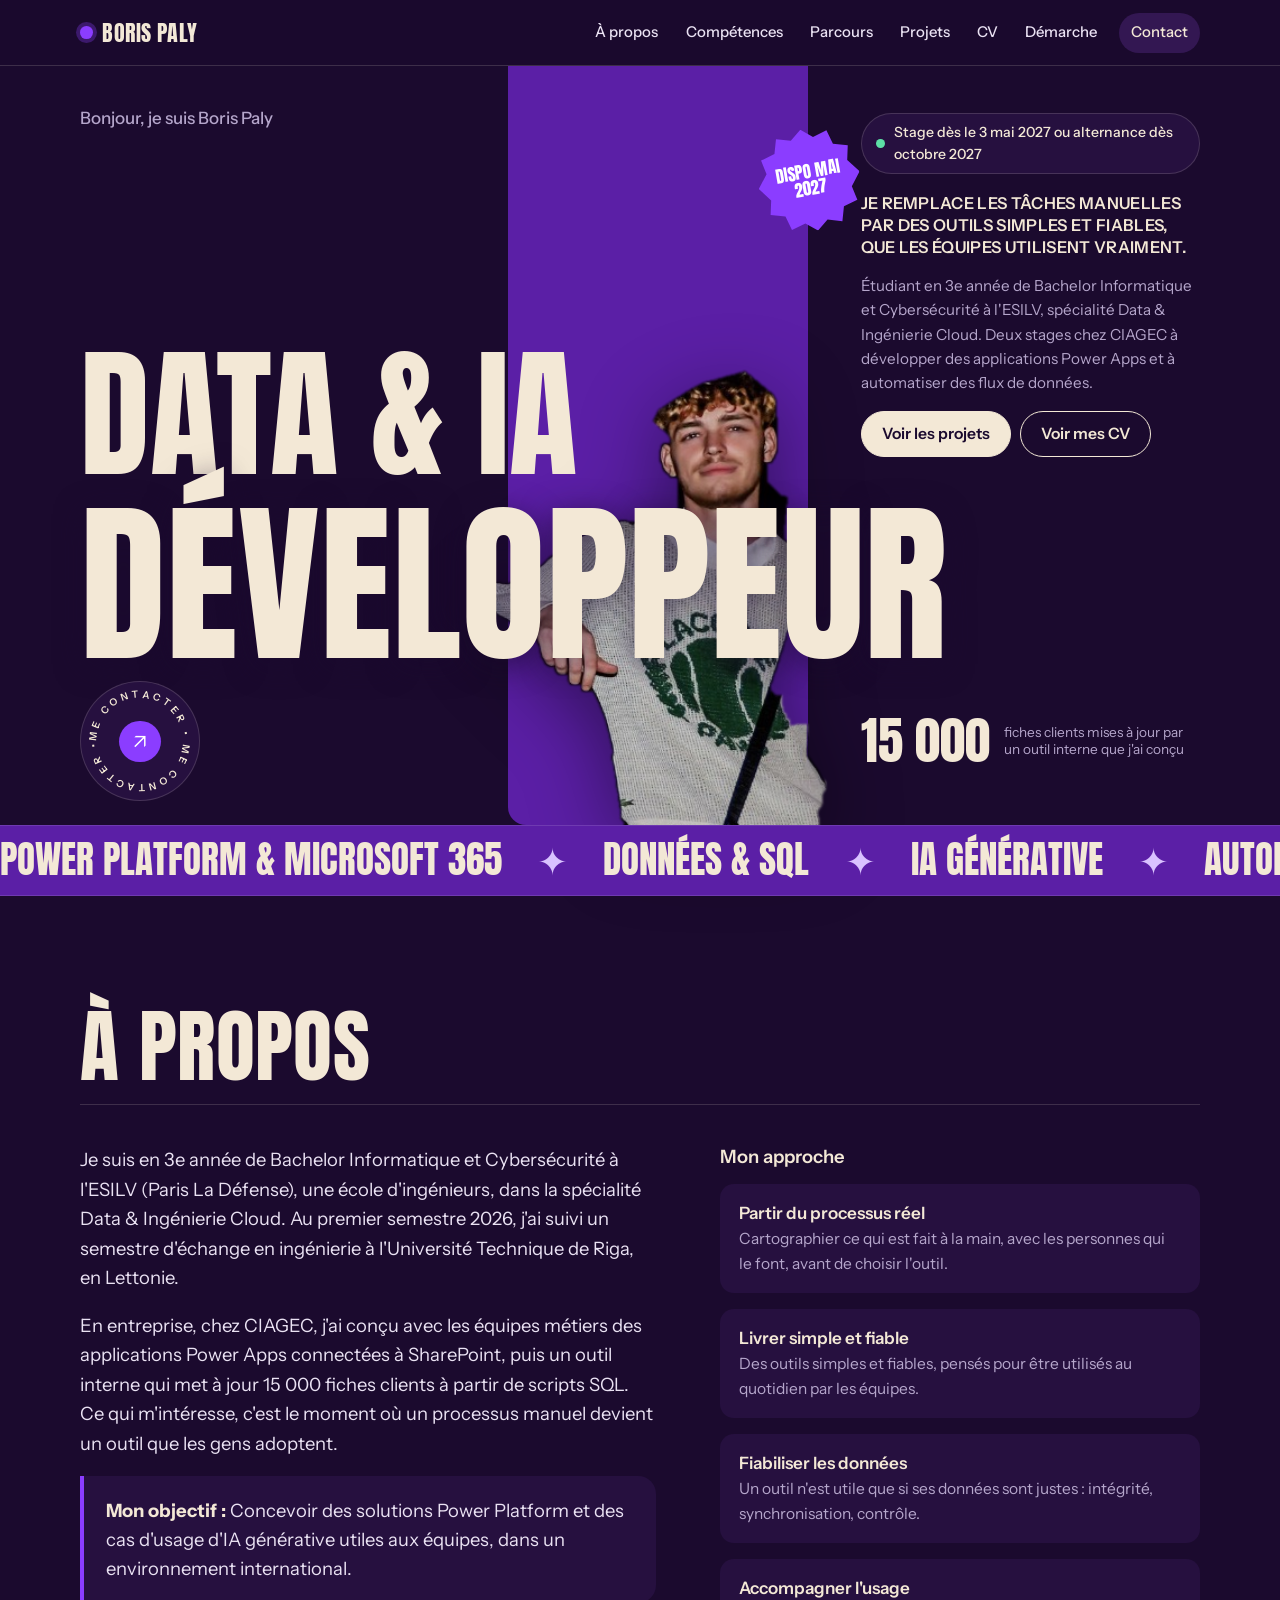
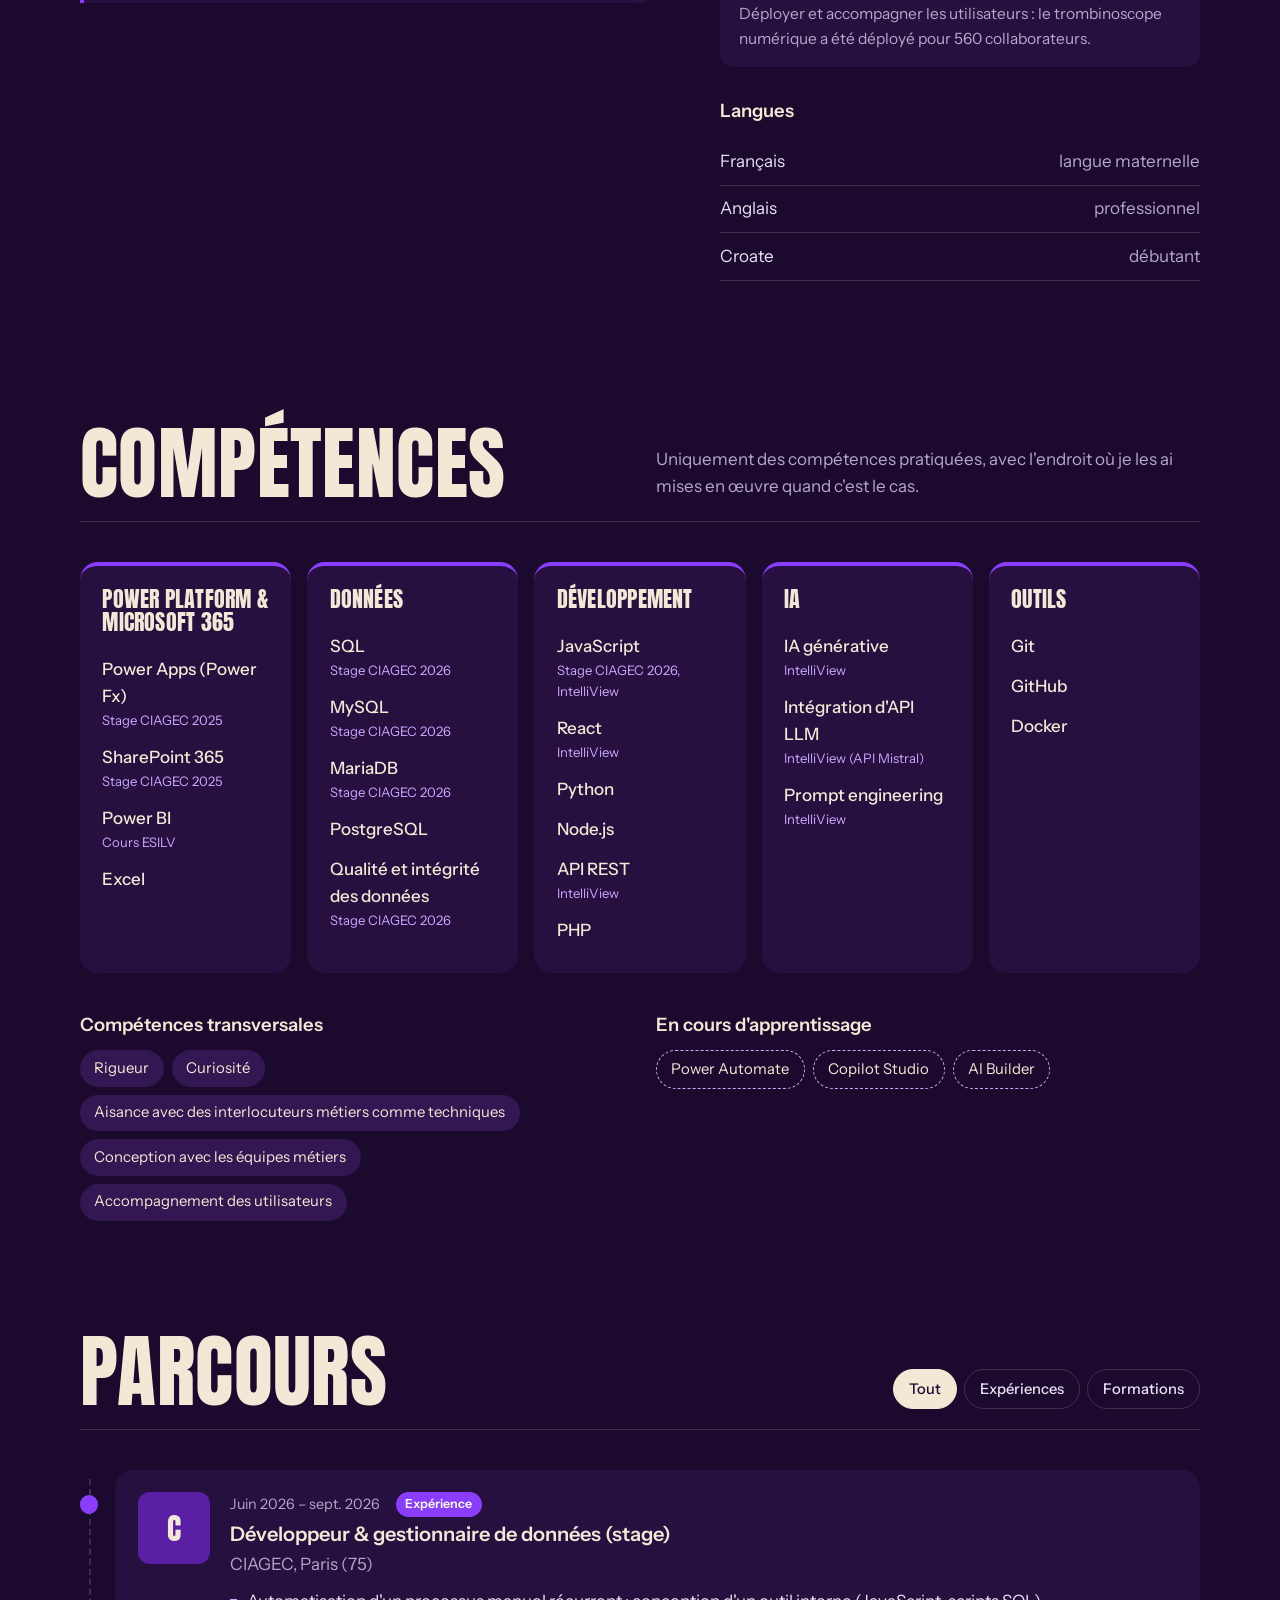
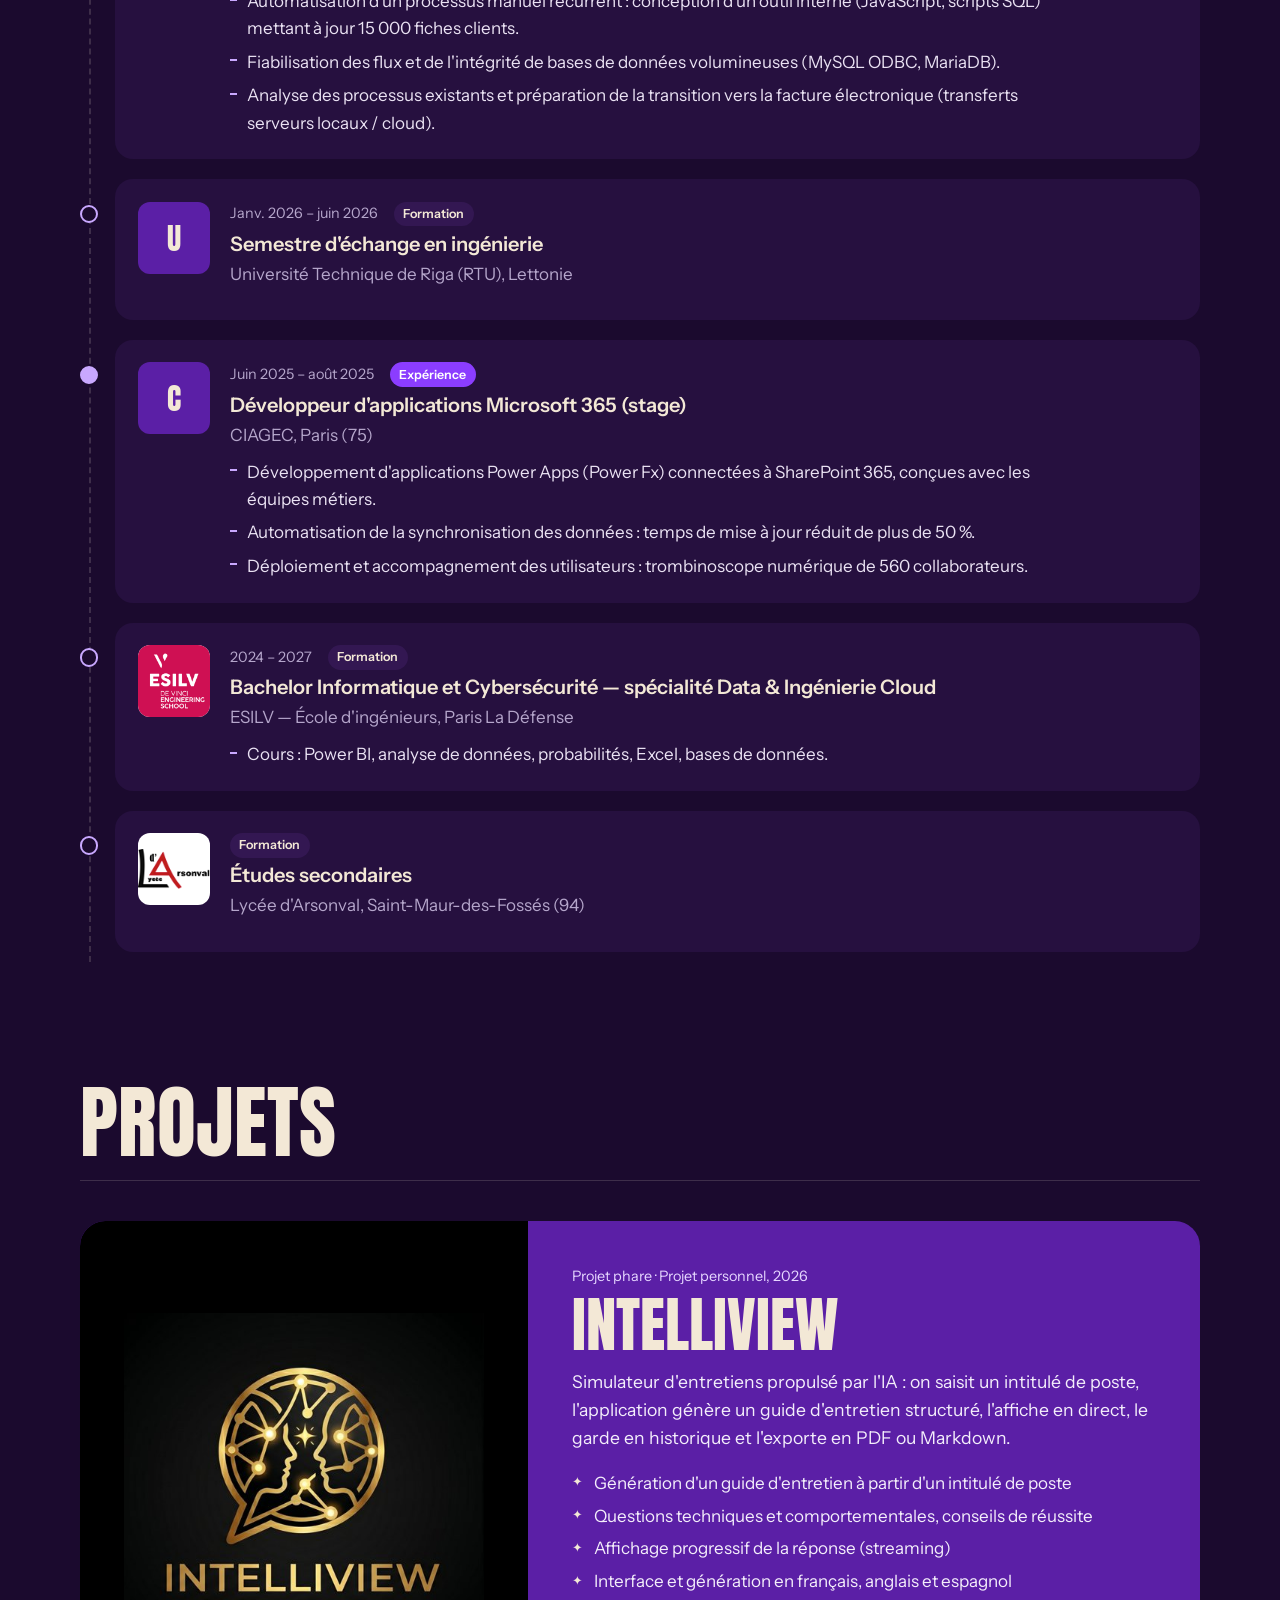
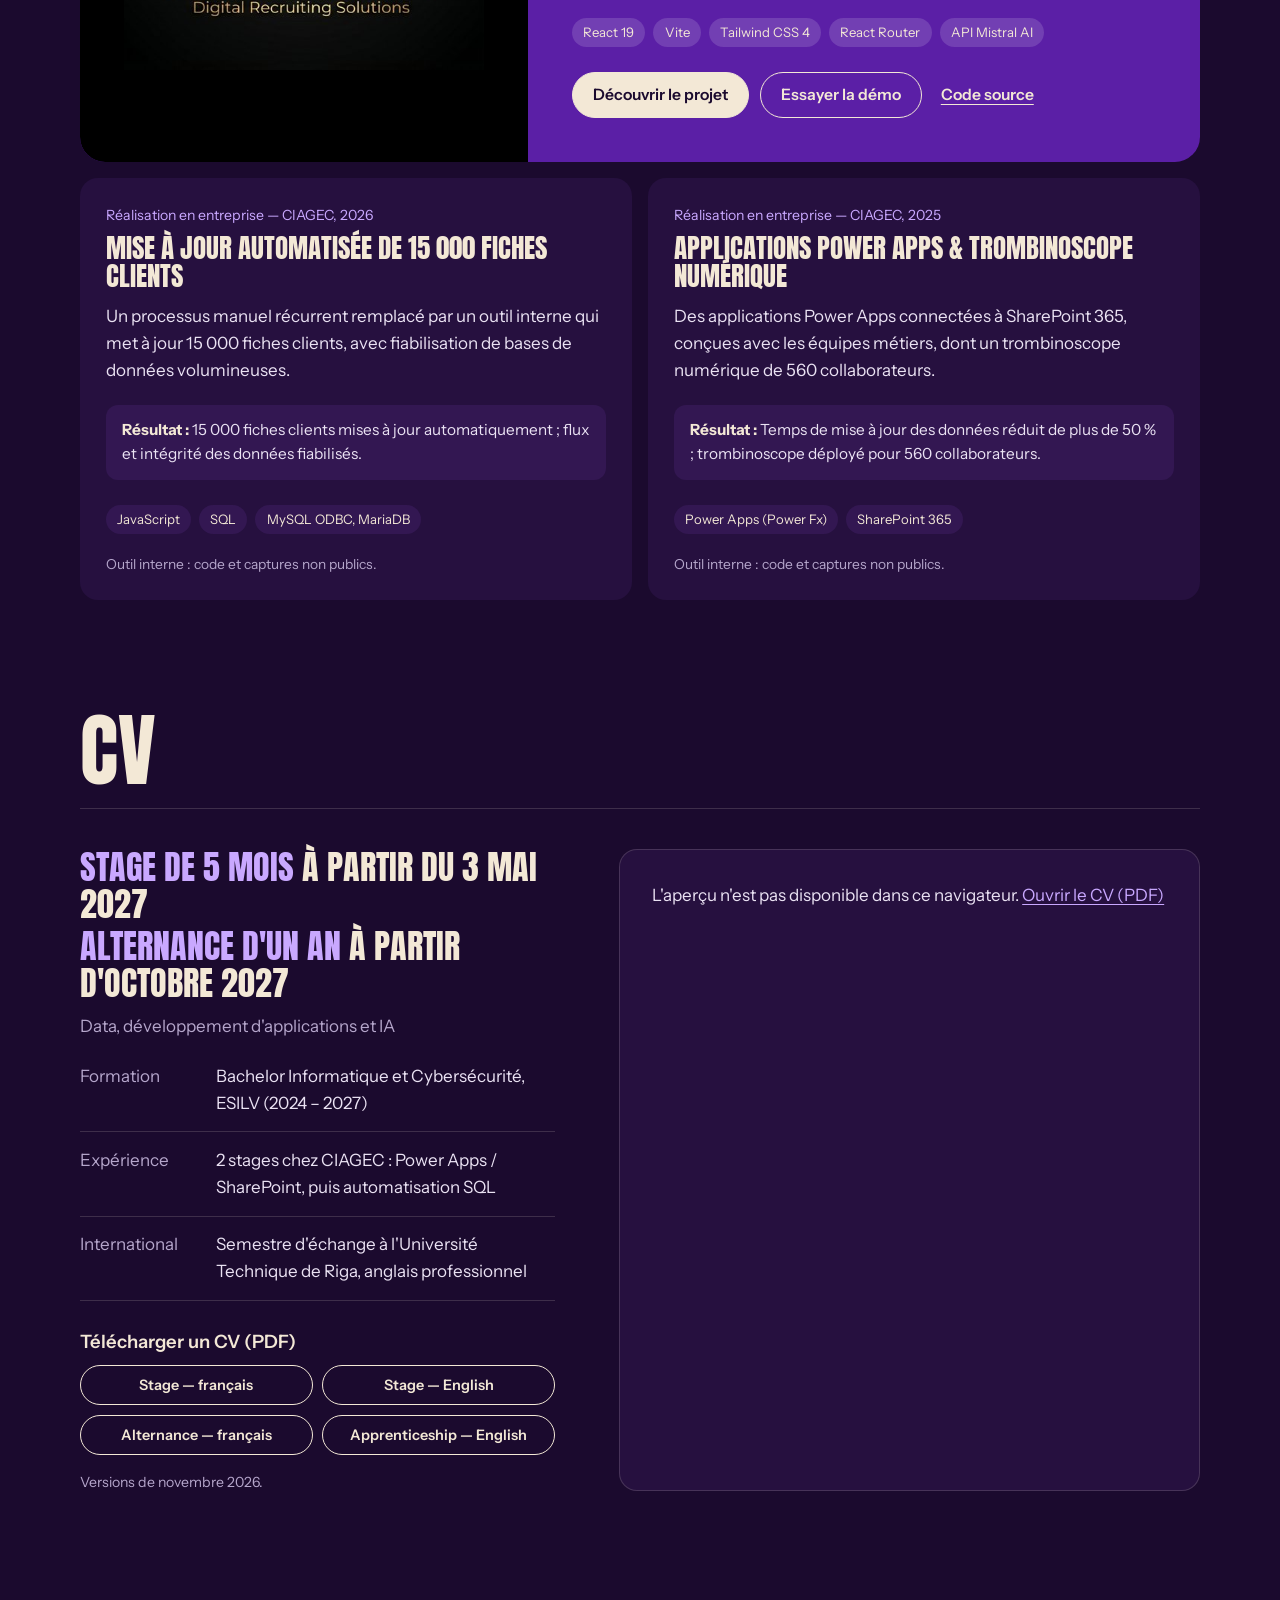
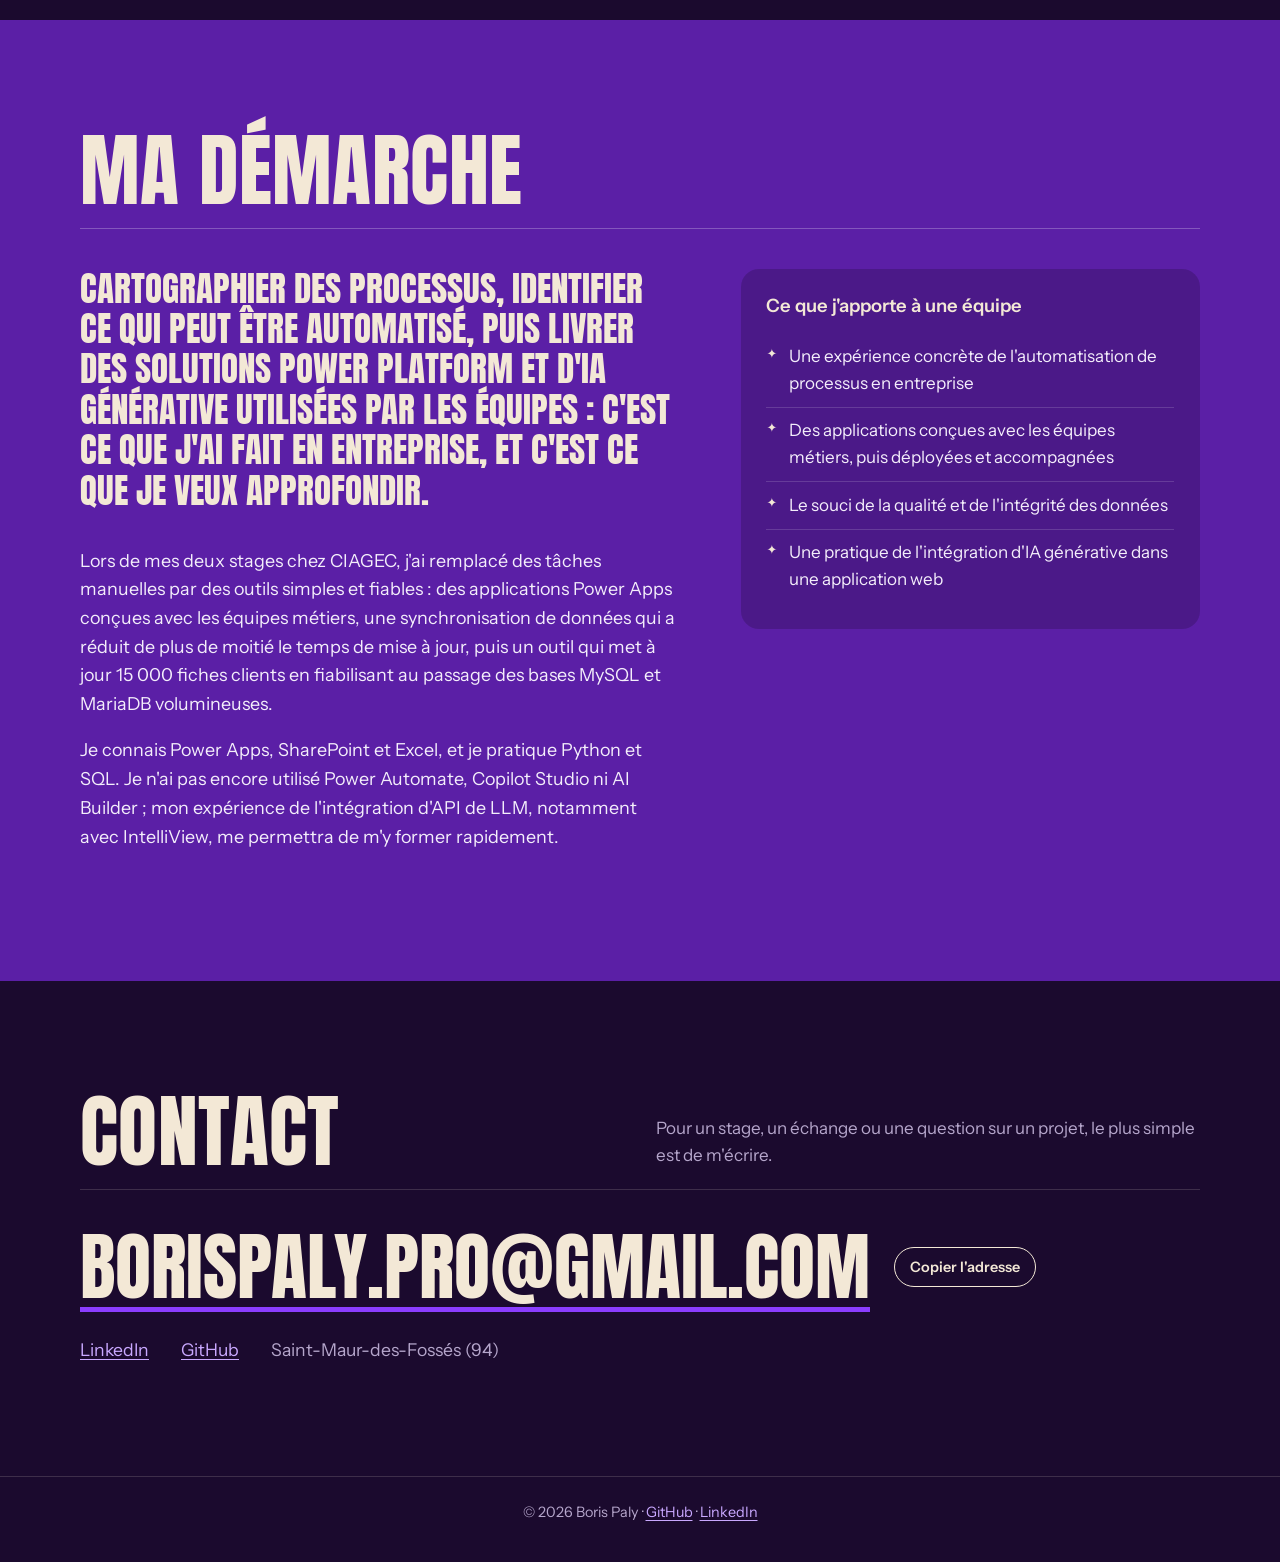
==== commit 3a49d9cd: "Nouveau style « affiche » : fond aubergine, titres géants, photo détourée, bandeau défilant Co-Autho" ====
--- a/index.html
+++ b/index.html
@@ -10,11 +10,11 @@
   <meta property="og:title" content="Boris Paly — Power Platform, data et IA">
   <meta property="og:description" content="Étudiant en informatique à l'ESILV. Stage de 5 mois dès le 3 mai 2027 ou alternance d'un an dès octobre 2027 : data, développement et IA.">
   <meta property="og:image" content="https://borispl94.github.io/assets/img/photo.jpg">
-  <meta name="theme-color" content="#17212B">
+  <meta name="theme-color" content="#1B0A2E">
   <link rel="icon" href="assets/img/favicon.svg" type="image/svg+xml">
   <link rel="preconnect" href="https://fonts.googleapis.com">
   <link rel="preconnect" href="https://fonts.gstatic.com" crossorigin>
-  <link href="https://fonts.googleapis.com/css2?family=Bricolage+Grotesque:opsz,wght@12..96,400;12..96,600;12..96,800&family=Instrument+Sans:wght@400;500;600&display=swap" rel="stylesheet">
+  <link href="https://fonts.googleapis.com/css2?family=Anton&family=Instrument+Sans:wght@400;500;600&display=swap" rel="stylesheet">
   <link rel="stylesheet" href="assets/css/style.css">
   <script type="application/ld+json">
   {
@@ -53,25 +53,33 @@
 
   <main id="contenu">
     <section class="hero" id="accueil" aria-labelledby="hero-nom">
-      <div class="hero__text">
-        <p class="hero__dispo" id="hero-dispo"></p>
-        <h1 class="hero__nom" id="hero-nom"></h1>
-        <p class="hero__titre" id="hero-titre"></p>
-        <p class="hero__accroche" id="hero-accroche"></p>
-        <p class="hero__sous" id="hero-sous"></p>
-        <div class="hero__actions">
-          <a class="btn btn--plein" href="#projets">Voir les projets</a>
-          <a class="btn" id="hero-cv" href="#cv">Voir mes CV</a>
-          <a class="btn btn--lien" href="#contact">Me contacter</a>
+      <div class="hero__scene">
+        <p class="hero__salut" id="hero-salut"></p>
+        <h1 class="hero__geant" id="hero-nom"></h1>
+        <div class="hero__bande" aria-hidden="true"></div>
+        <img class="hero__photo" id="hero-photo" src="" alt="" width="303" height="407">
+        <p class="hero__sticker" id="hero-sticker"></p>
+        <a class="hero__badge" href="#contact" aria-label="Me contacter">
+          <svg viewBox="0 0 120 120" aria-hidden="true">
+            <defs><path id="cercle" d="M60,60 m-44,0 a44,44 0 1,1 88,0 a44,44 0 1,1 -88,0"/></defs>
+            <text><textPath href="#cercle" textLength="274" lengthAdjust="spacing">ME CONTACTER • ME CONTACTER •</textPath></text>
+          </svg>
+          <span class="hero__fleche" aria-hidden="true">↗</span>
+        </a>
+        <div class="hero__cote">
+          <p class="hero__dispo" id="hero-dispo"></p>
+          <p class="hero__accroche" id="hero-accroche"></p>
+          <p class="hero__sous" id="hero-sous"></p>
+          <div class="hero__actions">
+            <a class="btn btn--plein" href="#projets">Voir les projets</a>
+            <a class="btn" href="#cv">Voir mes CV</a>
+          </div>
         </div>
+        <p class="hero__chiffre" id="hero-chiffre"></p>
       </div>
-      <figure class="hero__flux" aria-label="Domaines d'intérêt">
-        <div class="hero__photo"><img id="hero-photo" src="" alt="" width="377" height="472"></div>
-        <svg class="hero__fils" viewBox="0 0 100 100" preserveAspectRatio="none" aria-hidden="true">
-          <path class="fil" d="M50 0 V35 M50 35 C50 55 12 50 12 70 V100 M50 35 C50 55 37 50 37 70 V100 M50 35 C50 55 63 50 63 70 V100 M50 35 C50 55 88 50 88 70 V100"/>
-        </svg>
-        <ul class="hero__domaines" id="hero-domaines"></ul>
-      </figure>
+      <div class="defile" aria-label="Domaines d'intérêt">
+        <ul class="defile__piste" id="hero-domaines"></ul>
+      </div>
     </section>
 
     <section class="section" id="apropos" aria-labelledby="t-apropos">
--- a/assets/css/style.css
+++ b/assets/css/style.css
@@ -1,307 +1,344 @@
 /* =====================================================================
-   Portfolio Boris Paly — identité « cartographie de flux »
+   Portfolio Boris Paly — style « affiche » : nuit aubergine, bandes
+   violettes, typographie géante condensée couleur crème.
    Les couleurs et typos se règlent ici, dans :root.
    ===================================================================== */
 :root {
-  --encre: #17212B;      /* texte, fonds sombres */
-  --papier: #F5F7F6;     /* fond principal */
-  --brume: #E3E9E7;      /* surfaces secondaires */
-  --trait: #C5D0CC;      /* filets, connecteurs */
-  --sarcelle: #0E6E66;   /* liens, actions */
-  --sarcelle-fonce: #0A4F49;
-  --sarcelle-clair: #5FB3A9;
-  --ocre: #D9A21B;       /* nœuds actifs, uniquement décoratif */
-  --gris: #55616B;       /* texte secondaire */
-
-  --f-titre: "Bricolage Grotesque", "Avenir Next", "Segoe UI", system-ui, sans-serif;
+  --fond: #1B0A2E;        /* fond principal */
+  --fond-2: #26103F;      /* cartes, surfaces */
+  --fond-3: #331752;      /* survols, champs */
+  --violet: #5B1FA6;      /* bandes, sections pleines */
+  --violet-vif: #8B3DFF;  /* sticker, accents */
+  --lilas: #C9A8FF;       /* liens, petits accents lisibles */
+  --creme: #F3E8D6;       /* grands titres, boutons */
+  --texte: #EAE2F3;       /* texte courant */
+  --gris: #B5A6CB;        /* texte secondaire */
+  --trait: rgba(243, 232, 214, 0.16);
+
+  --f-titre: "Anton", "Impact", "Arial Narrow", sans-serif;
   --f-texte: "Instrument Sans", "Helvetica Neue", "Segoe UI", system-ui, sans-serif;
 
-  --max: 1140px;
+  --max: 1200px;
   --gout: clamp(1.25rem, 4vw, 2.5rem);
-  --r: 14px;
+  --r: 18px;
 }
 
 *, *::before, *::after { box-sizing: border-box; }
 html { scroll-behavior: smooth; scroll-padding-top: 5rem; -webkit-text-size-adjust: 100%; }
 @media (prefers-reduced-motion: reduce) { html { scroll-behavior: auto; } *, *::before, *::after { animation: none !important; transition: none !important; } }
 body {
-  margin: 0; background: var(--papier); color: var(--encre);
+  margin: 0; background: var(--fond); color: var(--texte);
   font: 400 1.0625rem/1.6 var(--f-texte);
-  text-rendering: optimizeLegibility; -webkit-font-smoothing: antialiased;
+  -webkit-font-smoothing: antialiased; overflow-x: clip;
 }
 img { max-width: 100%; display: block; }
-a { color: var(--sarcelle); text-underline-offset: .18em; text-decoration-thickness: 1px; }
-a:hover { color: var(--sarcelle-fonce); text-decoration-thickness: 2px; }
-:focus-visible { outline: 3px solid var(--ocre); outline-offset: 3px; border-radius: 4px; }
-h1, h2, h3 { font-family: var(--f-titre); line-height: 1.1; margin: 0; letter-spacing: -0.015em; }
-h2 { font-size: clamp(2rem, 4.2vw, 3rem); font-weight: 800; }
-h3 { font-size: 1.15rem; font-weight: 600; letter-spacing: 0; }
+a { color: var(--lilas); text-underline-offset: .18em; text-decoration-thickness: 1px; }
+a:hover { color: var(--creme); text-decoration-thickness: 2px; }
+:focus-visible { outline: 3px solid var(--violet-vif); outline-offset: 3px; border-radius: 4px; }
+h1, h2, h3 { margin: 0; color: var(--creme); }
+h2 { font: 400 clamp(2.6rem, 7vw, 5rem)/.95 var(--f-titre); text-transform: uppercase; letter-spacing: .005em; }
+h3 { font: 600 1.15rem/1.25 var(--f-texte); }
 p { margin: 0 0 1em; }
 ul, ol, dl, dd { margin: 0; padding: 0; }
 ul, ol { list-style: none; }
+strong { color: var(--creme); }
 .sr-only { position: absolute; width: 1px; height: 1px; overflow: hidden; clip: rect(0 0 0 0); white-space: nowrap; }
-.skip { position: absolute; left: 1rem; top: -4rem; background: var(--encre); color: #fff; padding: .6rem 1rem; z-index: 100; border-radius: 6px; }
+.skip { position: absolute; left: 1rem; top: -4rem; background: var(--creme); color: var(--fond); padding: .6rem 1rem; z-index: 100; border-radius: 6px; }
 .skip:focus { top: 1rem; }
 
 /* ---------- boutons ---------- */
 .btn {
   display: inline-flex; align-items: center; gap: .5rem; min-height: 46px;
-  padding: .7rem 1.2rem; border-radius: 999px; border: 1.5px solid var(--encre);
-  font: 600 .98rem/1 var(--f-texte); color: var(--encre); text-decoration: none; background: transparent; cursor: pointer;
+  padding: .7rem 1.25rem; border-radius: 999px; border: 1.5px solid var(--creme);
+  font: 600 .98rem/1 var(--f-texte); color: var(--creme); text-decoration: none; background: transparent; cursor: pointer;
   transition: background-color .2s, color .2s, border-color .2s;
 }
-.btn:hover { background: var(--encre); color: var(--papier); text-decoration: none; }
-.btn--plein { background: var(--sarcelle); border-color: var(--sarcelle); color: #fff; }
-.btn--plein:hover { background: var(--sarcelle-fonce); border-color: var(--sarcelle-fonce); color: #fff; }
+.btn:hover { background: var(--creme); color: var(--fond); text-decoration: none; }
+.btn--plein { background: var(--creme); color: var(--fond); }
+.btn--plein:hover { background: var(--violet-vif); border-color: var(--violet-vif); color: #fff; }
 .btn--lien { border-color: transparent; padding-inline: .4rem; text-decoration: underline; text-underline-offset: .25em; }
-.btn--lien:hover { background: transparent; color: var(--sarcelle); }
-.btn--petit { min-height: 38px; padding: .5rem .9rem; font-size: .9rem; }
+.btn--lien:hover { background: transparent; color: var(--lilas); }
+.btn--petit { min-height: 40px; padding: .5rem .95rem; font-size: .9rem; }
 
 /* ---------- navigation ---------- */
-.nav { position: sticky; top: 0; z-index: 50; background: color-mix(in srgb, var(--papier) 88%, transparent); backdrop-filter: blur(10px); border-bottom: 1px solid var(--brume); }
+.nav { position: sticky; top: 0; z-index: 50; background: color-mix(in srgb, var(--fond) 86%, transparent); backdrop-filter: blur(12px); border-bottom: 1px solid var(--trait); }
 .nav__inner { max-width: var(--max); margin: 0 auto; padding: .8rem var(--gout); display: flex; align-items: center; justify-content: space-between; gap: 1rem; }
-.nav__brand { display: inline-flex; align-items: center; gap: .6rem; font: 800 1.1rem var(--f-titre); color: var(--encre); text-decoration: none; }
-.nav__node { width: .8rem; height: .8rem; border-radius: 50%; background: var(--ocre); box-shadow: 0 0 0 4px color-mix(in srgb, var(--ocre) 25%, transparent); }
-.nav__links { display: flex; align-items: center; gap: .3rem; }
-.nav__links a { display: block; padding: .5rem .7rem; border-radius: 999px; color: var(--encre); text-decoration: none; font-weight: 500; font-size: .95rem; }
-.nav__links a:hover, .nav__links a[aria-current="true"] { background: var(--brume); }
-.nav__links .nav__cta { background: var(--encre); color: var(--papier); margin-left: .4rem; }
-.nav__links .nav__cta:hover { background: var(--sarcelle); color: #fff; }
+.nav__brand { display: inline-flex; align-items: center; gap: .6rem; font: 400 1.35rem var(--f-titre); text-transform: uppercase; letter-spacing: .02em; color: var(--creme); text-decoration: none; }
+.nav__node { width: .8rem; height: .8rem; border-radius: 50%; background: var(--violet-vif); box-shadow: 0 0 0 4px color-mix(in srgb, var(--violet-vif) 30%, transparent); }
+.nav__links { display: flex; align-items: center; gap: .2rem; }
+.nav__links a { display: block; padding: .5rem .75rem; border-radius: 999px; color: var(--texte); text-decoration: none; font-weight: 500; font-size: .93rem; }
+.nav__links a:hover, .nav__links a[aria-current="true"] { background: var(--fond-3); color: var(--creme); }
+.nav__links .nav__cta { background: var(--creme); color: var(--fond); margin-left: .4rem; }
+.nav__links .nav__cta:hover { background: var(--violet-vif); color: #fff; }
 .nav__toggle { display: none; }
 @media (max-width: 900px) {
-  .nav__toggle { display: inline-flex; min-height: 42px; padding: .5rem 1rem; border: 1.5px solid var(--encre); border-radius: 999px; background: none; font: 600 .95rem var(--f-texte); color: var(--encre); cursor: pointer; }
+  .nav__toggle { display: inline-flex; min-height: 42px; padding: .5rem 1rem; border: 1.5px solid var(--creme); border-radius: 999px; background: none; font: 600 .95rem var(--f-texte); color: var(--creme); cursor: pointer; }
   .nav nav { position: absolute; left: 0; right: 0; top: 100%; }
-  .nav__links { display: none; flex-direction: column; align-items: stretch; background: var(--papier); border-bottom: 1px solid var(--trait); padding: .5rem var(--gout) 1rem; }
+  .nav__links { display: none; flex-direction: column; align-items: stretch; background: var(--fond); border-bottom: 1px solid var(--trait); padding: .5rem var(--gout) 1rem; }
   .nav__links.is-open { display: flex; }
   .nav__links a { padding: .8rem .6rem; font-size: 1.05rem; }
   .nav__links .nav__cta { margin: .4rem 0 0; text-align: center; }
 }
 
+/* ---------- accueil : l'affiche ---------- */
+.hero { position: relative; }
+.hero__scene {
+  position: relative; max-width: var(--max); margin: 0 auto;
+  padding: clamp(1.5rem, 3vw, 2.5rem) var(--gout) 0;
+  display: grid; grid-template-columns: minmax(0, 1.05fr) minmax(0, 1fr) minmax(0, .95fr);
+  grid-template-rows: auto auto auto auto; column-gap: 1.5rem;
+}
+.hero__salut { grid-column: 1; grid-row: 1; margin: 0 0 .5rem; color: var(--gris); font-weight: 500; z-index: 3; }
+.hero__geant { display: contents; }
+.hero__geant .l1, .hero__geant .l2 {
+  font: 400 clamp(4rem, 13.6vw, 11.6rem)/.84 var(--f-titre); text-transform: uppercase; color: var(--creme);
+  pointer-events: none; display: block;
+}
+.hero__geant .l1 { grid-column: 1 / 3; grid-row: 2; z-index: 2; font-size: clamp(3.4rem, 11vw, 9.4rem); align-self: end; }
+.hero__geant .l2 { grid-column: 1 / -1; grid-row: 3; z-index: 4; margin-top: .22em; white-space: nowrap; text-shadow: 0 6px 30px rgba(27, 10, 46, .6); }
+.hero__bande {
+  grid-column: 2; grid-row: 1 / 5; justify-self: center; width: min(92%, 300px);
+  background: var(--violet); border-radius: 0 0 var(--r) var(--r); margin-top: calc(-1 * clamp(1.5rem, 3vw, 2.5rem));
+}
+.hero__photo {
+  grid-column: 2; grid-row: 1 / 5; justify-self: center; align-self: end; z-index: 3;
+  width: min(100%, 340px); height: auto; margin-top: 2rem; filter: drop-shadow(0 20px 40px rgba(0,0,0,.45));
+}
+.hero__sticker {
+  grid-column: 2; grid-row: 1 / 3; justify-self: end; align-self: start; z-index: 5; margin: 1.5rem -1.5rem 0 0;
+  width: 6.4rem; height: 6.4rem; display: grid; place-items: center; text-align: center; padding: .7rem;
+  background: var(--violet-vif); color: #fff; font: 400 1.05rem/1.05 var(--f-titre); text-transform: uppercase;
+  clip-path: polygon(50% 0, 61% 9%, 75% 5%, 79% 19%, 93% 23%, 90% 37%, 100% 50%, 90% 63%, 93% 77%, 79% 81%, 75% 95%, 61% 91%, 50% 100%, 39% 91%, 25% 95%, 21% 81%, 7% 77%, 10% 63%, 0 50%, 10% 37%, 7% 23%, 21% 19%, 25% 5%, 39% 9%);
+  transform: rotate(-10deg);
+}
+.hero__badge {
+  grid-column: 1; grid-row: 4; justify-self: start; align-self: center; z-index: 5; margin: 1.5rem 0;
+  position: relative; width: 7.5rem; height: 7.5rem; border-radius: 50%; display: grid; place-items: center;
+  background: var(--fond-2); border: 1.5px solid var(--trait); color: var(--creme); text-decoration: none;
+}
+.hero__badge svg { position: absolute; inset: 0; width: 100%; height: 100%; overflow: visible; }
+.hero__badge text { fill: var(--creme); font: 600 10px var(--f-texte); letter-spacing: .12em; }
+.hero__fleche { width: 2.6rem; height: 2.6rem; border-radius: 50%; display: grid; place-items: center; background: var(--violet-vif); color: #fff; font-size: 1.3rem; transition: transform .25s; }
+.hero__badge:hover { color: var(--creme); }
+.hero__badge:hover .hero__fleche { transform: rotate(45deg); }
+@media (prefers-reduced-motion: no-preference) {
+  .hero__badge svg { animation: tourne 18s linear infinite; }
+  @keyframes tourne { to { transform: rotate(360deg); } }
+}
+.hero__cote { grid-column: 3; grid-row: 1 / 3; align-self: end; margin-bottom: 1rem; z-index: 5; max-width: 22rem; justify-self: end; padding-top: .5rem; }
+.hero__dispo { display: inline-flex; align-items: center; gap: .55rem; padding: .45rem .9rem; border: 1px solid var(--trait); border-radius: 999px; background: var(--fond-2); color: var(--creme); font-size: .88rem; font-weight: 500; margin-bottom: 1.1rem; }
+.point { width: .55rem; height: .55rem; border-radius: 50%; background: #5DE0A6; flex: none; }
+.hero__accroche { font-size: 1.02rem; color: var(--creme); font-weight: 600; text-transform: uppercase; letter-spacing: .02em; line-height: 1.35; }
+.hero__sous { font-size: .95rem; color: var(--gris); }
+.hero__actions { display: flex; flex-wrap: wrap; gap: .6rem; }
+.hero__chiffre { grid-column: 3; grid-row: 4; justify-self: end; align-self: center; z-index: 5; display: flex; align-items: center; gap: .9rem; margin: 1.5rem 0; max-width: 22rem; }
+.hero__chiffre strong { font: 400 3.2rem/.9 var(--f-titre); color: var(--creme); white-space: nowrap; }
+.hero__chiffre span { font-size: .85rem; color: var(--gris); line-height: 1.3; }
+
+/* bandeau défilant */
+.defile { background: var(--violet); overflow: hidden; border-block: 1px solid rgba(255,255,255,.12); position: relative; z-index: 6; }
+.defile__piste { display: flex; width: max-content; gap: 2.2rem; padding: 1rem 0; }
+.defile__piste li { font: 400 clamp(1.5rem, 3vw, 2.3rem)/1 var(--f-titre); text-transform: uppercase; color: var(--creme); white-space: nowrap; }
+.defile__etoile { color: #D9C2FF !important; }
+@media (prefers-reduced-motion: no-preference) {
+  .defile__piste { animation: defile 28s linear infinite; }
+  @keyframes defile { to { transform: translateX(-50%); } }
+}
+
+@media (max-width: 960px) {
+  .hero__scene { grid-template-columns: minmax(0, 1fr) minmax(0, 1fr); grid-template-rows: auto; padding-bottom: 1rem; }
+  .hero__salut { grid-column: 1 / -1; grid-row: 1; }
+  .hero__geant .l1 { grid-column: 1 / -1; grid-row: 2; font-size: clamp(3rem, 14vw, 7rem); }
+  .hero__geant .l2 { grid-column: 1 / -1; grid-row: 3; font-size: clamp(3rem, 14.5vw, 7.4rem); white-space: normal; margin-top: .2em; }
+  .hero__bande { grid-column: 1 / -1; grid-row: 4; width: min(78%, 280px); margin-top: 1.2rem; border-radius: var(--r) var(--r) 0 0; }
+  .hero__photo { grid-column: 1 / -1; grid-row: 4; width: min(74%, 290px); margin-top: 2.4rem; }
+  .hero__sticker { grid-column: 2; grid-row: 4; margin: 1.6rem 0 0; width: 5.2rem; height: 5.2rem; font-size: .9rem; }
+  .hero__badge { grid-column: 1; grid-row: 4; align-self: end; width: 5.8rem; height: 5.8rem; margin: 0 0 1rem; }
+  .hero__badge text { font-size: 11px; }
+  .hero__cote { grid-column: 1 / -1; grid-row: 5; justify-self: stretch; max-width: none; margin-top: 2rem; padding: 0; }
+  .hero__chiffre { grid-column: 1 / -1; grid-row: 6; justify-self: start; }
+}
+
 /* ---------- sections ---------- */
 .section { max-width: var(--max); margin: 0 auto; padding: clamp(4rem, 9vw, 7rem) var(--gout) 0; }
-.section__tete { display: flex; flex-wrap: wrap; align-items: end; justify-content: space-between; gap: 1rem 2rem; margin-bottom: 2.5rem; padding-bottom: 1.25rem; border-bottom: 2px solid var(--encre); }
+.section__tete { display: flex; flex-wrap: wrap; align-items: end; justify-content: space-between; gap: 1rem 2rem; margin-bottom: 2.5rem; padding-bottom: 1.25rem; border-bottom: 1px solid var(--trait); }
 .section__intro { flex: 1 1 18rem; max-width: 34rem; margin: 0; color: var(--gris); }
-.section--sombre { max-width: none; background: var(--encre); color: var(--papier); padding-bottom: clamp(4rem, 9vw, 7rem); margin-top: clamp(4rem, 9vw, 7rem); }
+.section--sombre { max-width: none; background: var(--violet); color: #F4EEFB; padding-bottom: clamp(4rem, 9vw, 7rem); margin-top: clamp(4rem, 9vw, 7rem); }
 .section--sombre > * { max-width: calc(var(--max) - 2 * var(--gout)); margin-inline: auto; }
-.section--sombre .section__tete { border-color: var(--sarcelle-clair); }
-.section--sombre a { color: var(--sarcelle-clair); }
-
-/* ---------- accueil ---------- */
-.hero { max-width: var(--max); margin: 0 auto; padding: clamp(2.5rem, 6vw, 5rem) var(--gout) 0; display: grid; grid-template-columns: minmax(0, 1.25fr) minmax(0, 1fr); gap: clamp(2rem, 5vw, 4.5rem); align-items: start; }
-.hero__dispo { display: inline-flex; align-items: center; gap: .6rem; padding: .45rem .9rem; border: 1px solid var(--trait); border-radius: 999px; background: #fff; font-size: .92rem; font-weight: 500; margin-bottom: 1.8rem; }
-.point { width: .55rem; height: .55rem; border-radius: 50%; background: var(--sarcelle); flex: none; animation: pouls 2.4s ease-in-out infinite; }
-@keyframes pouls { 50% { box-shadow: 0 0 0 6px color-mix(in srgb, var(--sarcelle) 18%, transparent); } }
-.hero__nom { font-size: clamp(3.6rem, 10vw, 7.6rem); font-weight: 800; line-height: .88; letter-spacing: -0.045em; margin-bottom: 1.4rem; }
-.hero__nom span { display: block; }
-.hero__nom span + span { color: var(--sarcelle); padding-left: clamp(1.5rem, 5vw, 4rem); }
-.hero__titre { font: 600 1.15rem/1.35 var(--f-titre); margin-bottom: 1.6rem; color: var(--gris); }
-.hero__accroche { font: 400 clamp(1.35rem, 2.4vw, 1.75rem)/1.3 var(--f-titre); max-width: 30ch; margin-bottom: 1rem; }
-.hero__sous { max-width: 56ch; color: var(--gris); margin-bottom: 2rem; }
-.hero__actions { display: flex; flex-wrap: wrap; gap: .75rem; align-items: center; }
-
-/* La photo comme nœud source d'un flux vers les domaines */
-.hero__flux { margin: 0; display: grid; grid-template-rows: auto 70px auto; justify-items: center; }
-.hero__photo { width: min(100%, 320px); aspect-ratio: 4 / 5; border-radius: 160px 160px var(--r) var(--r); overflow: hidden; background: var(--encre); border: 6px solid #fff; box-shadow: 0 0 0 1.5px var(--encre); position: relative; z-index: 1; }
-.hero__photo img { width: 100%; height: 100%; object-fit: cover; object-position: 50% 30%; }
-.hero__fils { width: 100%; height: 70px; overflow: visible; }
-.fil { fill: none; stroke: var(--gris); stroke-width: 1.5; vector-effect: non-scaling-stroke; stroke-dasharray: 3 4; }
-.hero__domaines { display: grid; grid-template-columns: repeat(4, minmax(0, 1fr)); gap: .5rem; width: 100%; }
-.hero__domaines li { position: relative; padding: 1.2rem .5rem .6rem; text-align: center; font-size: .85rem; font-weight: 600; line-height: 1.25; border-top: 1.5px solid var(--encre); }
-.hero__domaines .noeud { position: absolute; top: -.45rem; left: 50%; translate: -50% 0; }
-.noeud { display: inline-block; width: .8rem; height: .8rem; border-radius: 50%; background: var(--papier); border: 2px solid var(--sarcelle); }
-.hero__domaines li:first-child .noeud { background: var(--ocre); border-color: var(--ocre); }
-@media (prefers-reduced-motion: no-preference) {
-  .fil { animation: flux 1.6s linear infinite; }
-  @keyframes flux { to { stroke-dashoffset: -14; } }
-}
-@media (max-width: 860px) {
-  .hero { grid-template-columns: 1fr; }
-  .hero__flux { order: -1; }
-  .hero__photo { width: min(64vw, 260px); }
-}
-@media (max-width: 520px) {
-  .hero__domaines, .hero__fils { display: none; }
-  .hero__flux { display: block; }
-  .hero__photo { width: 190px; margin: 0 auto 1.5rem; }
-}
+.section--sombre .section__tete { border-color: rgba(255,255,255,.25); }
+.section--sombre a { color: var(--creme); }
 
 /* ---------- à propos ---------- */
 .apropos { display: grid; grid-template-columns: minmax(0, 1.2fr) minmax(0, 1fr); gap: clamp(2rem, 5vw, 4rem); }
 .apropos__texte p { font-size: 1.15rem; max-width: 62ch; }
-.apropos__objectif { padding: 1.1rem 1.3rem; background: var(--brume); border-radius: var(--r); }
+.apropos__objectif { padding: 1.2rem 1.4rem; background: var(--fond-2); border-left: 4px solid var(--violet-vif); border-radius: 0 var(--r) var(--r) 0; }
 .apropos__cote h3 { margin-bottom: 1rem; }
 .apropos__cote h3 + * { margin-bottom: 2rem; }
 .approche { display: grid; gap: 1rem; }
-.approche > div { padding-left: 1rem; border-left: 2px solid var(--sarcelle); }
-.approche dt { font-weight: 600; }
+.approche > div { padding: 1rem 1.2rem; background: var(--fond-2); border-radius: 14px; }
+.approche dt { font-weight: 600; color: var(--creme); }
 .approche dd { color: var(--gris); font-size: .97rem; }
-.approche--grille { grid-template-columns: repeat(auto-fit, minmax(16rem, 1fr)); gap: 1.5rem 2rem; }
-.langues li { display: flex; justify-content: space-between; gap: 1rem; padding: .55rem 0; border-bottom: 1px solid var(--trait); }
+.approche--grille { grid-template-columns: repeat(auto-fit, minmax(16rem, 1fr)); gap: 1rem; }
+.langues li { display: flex; justify-content: space-between; gap: 1rem; padding: .6rem 0; border-bottom: 1px solid var(--trait); }
 .langues li span:last-child { color: var(--gris); }
 @media (max-width: 860px) { .apropos { grid-template-columns: 1fr; } }
 
 /* ---------- compétences ---------- */
-.competences { display: grid; grid-template-columns: repeat(auto-fit, minmax(15rem, 1fr)); gap: 0; border-top: 1px solid var(--trait); border-left: 1px solid var(--trait); }
+.competences { display: grid; grid-template-columns: repeat(auto-fit, minmax(15rem, 1fr)); gap: 1rem; }
 @media (min-width: 1100px) { .competences { grid-template-columns: repeat(5, minmax(0, 1fr)); } }
-.competence { padding: 1.4rem 1.4rem 1.6rem; border-right: 1px solid var(--trait); border-bottom: 1px solid var(--trait); background: #fff; }
-.competence h3 { margin-bottom: 1rem; }
+.competence { padding: 1.4rem; background: var(--fond-2); border-radius: var(--r); border-top: 4px solid var(--violet-vif); }
+.competence h3 { margin-bottom: 1rem; font: 400 1.35rem/1.05 var(--f-titre); text-transform: uppercase; letter-spacing: .01em; }
 .competence li { display: flex; flex-direction: column; padding: .4rem 0; }
-.competence__nom { font-weight: 500; }
-.competence__ctx { font-size: .82rem; color: var(--sarcelle-fonce); }
+.competence__nom { font-weight: 500; color: var(--creme); }
+.competence__ctx { font-size: .82rem; color: var(--lilas); }
 .competences__bas { display: grid; grid-template-columns: 1fr 1fr; gap: 2rem; margin-top: 2.5rem; }
 .competences__bas h3 { margin-bottom: .9rem; }
 @media (max-width: 700px) { .competences__bas { grid-template-columns: 1fr; } }
 .pastilles { display: flex; flex-wrap: wrap; gap: .5rem; }
-.pastilles li { padding: .4rem .85rem; border-radius: 999px; background: var(--brume); font-size: .93rem; }
-.pastilles--pointille li { background: transparent; border: 1.5px dashed var(--sarcelle); }
-.pastilles--petites li { padding: .25rem .65rem; font-size: .82rem; }
-
-/* ---------- parcours (vrai déroulé chronologique) ---------- */
+.pastilles li { padding: .4rem .9rem; border-radius: 999px; background: var(--fond-3); color: var(--creme); font-size: .93rem; }
+.pastilles--pointille li { background: transparent; border: 1.5px dashed var(--lilas); }
+.pastilles--petites li { padding: .25rem .7rem; font-size: .82rem; }
+
+/* ---------- parcours ---------- */
 .filtres { display: flex; gap: .4rem; flex-wrap: wrap; }
-.filtre { min-height: 40px; padding: .45rem .9rem; border-radius: 999px; border: 1.5px solid var(--trait); background: transparent; font: 500 .92rem var(--f-texte); color: var(--encre); cursor: pointer; }
-.filtre[aria-pressed="true"] { background: var(--encre); border-color: var(--encre); color: var(--papier); }
+.filtre { min-height: 40px; padding: .45rem .95rem; border-radius: 999px; border: 1.5px solid var(--trait); background: transparent; font: 500 .92rem var(--f-texte); color: var(--texte); cursor: pointer; }
+.filtre[aria-pressed="true"] { background: var(--creme); border-color: var(--creme); color: var(--fond); }
 .parcours { position: relative; padding-left: 2.2rem; }
 .parcours::before { content: ""; position: absolute; left: .55rem; top: .6rem; bottom: .6rem; border-left: 2px dashed var(--trait); }
-.parcours__item { position: relative; padding-bottom: 1.5rem; }
-.parcours__noeud { position: absolute; left: -2.2rem; top: 1.6rem; width: 1.15rem; height: 1.15rem; border-radius: 50%; background: var(--papier); border: 2.5px solid var(--sarcelle); }
-.parcours__item--experience .parcours__noeud { background: var(--sarcelle); }
-.parcours__item:first-child .parcours__noeud { background: var(--ocre); border-color: var(--ocre); }
-.parcours__carte { display: grid; grid-template-columns: 4.5rem minmax(0, 1fr); gap: 1.25rem; padding: 1.4rem; background: #fff; border: 1px solid var(--trait); border-radius: var(--r); }
-.parcours__logo { width: 4.5rem; height: 4.5rem; display: grid; place-items: center; border-radius: 10px; overflow: hidden; background: var(--brume); }
+.parcours__item { position: relative; padding-bottom: 1.25rem; }
+.parcours__noeud { position: absolute; left: -2.2rem; top: 1.6rem; width: 1.15rem; height: 1.15rem; border-radius: 50%; background: var(--fond); border: 2.5px solid var(--lilas); }
+.parcours__item--experience .parcours__noeud { background: var(--lilas); }
+.parcours__item:first-child .parcours__noeud { background: var(--violet-vif); border-color: var(--violet-vif); }
+.parcours__carte { display: grid; grid-template-columns: 4.5rem minmax(0, 1fr); gap: 1.25rem; padding: 1.4rem; background: var(--fond-2); border-radius: var(--r); }
+.parcours__logo { width: 4.5rem; height: 4.5rem; display: grid; place-items: center; border-radius: 12px; overflow: hidden; background: var(--violet); }
 .parcours__logo img { width: 100%; height: 100%; object-fit: contain; background: #fff; }
-.parcours__mono { font: 800 1.6rem var(--f-titre); color: var(--sarcelle-fonce); }
+.parcours__mono { font: 400 1.9rem var(--f-titre); color: var(--creme); }
 .parcours__meta { display: flex; flex-wrap: wrap; gap: .5rem 1rem; align-items: center; font-size: .9rem; color: var(--gris); margin-bottom: .35rem; }
 .parcours__corps h3 { font-size: 1.25rem; }
 .parcours__org { color: var(--gris); margin: .25rem 0 .6rem; }
 .parcours__corps ul { display: grid; gap: .4rem; }
 .parcours__corps li { position: relative; padding-left: 1.1rem; max-width: 75ch; }
-.parcours__corps li::before { content: ""; position: absolute; left: 0; top: .62em; width: .45rem; height: 2px; background: var(--sarcelle); }
-.tag { font-size: .78rem; font-weight: 600; padding: .15rem .55rem; border-radius: 999px; }
-.tag--experience { background: color-mix(in srgb, var(--sarcelle) 14%, #fff); color: var(--sarcelle-fonce); }
-.tag--formation { background: var(--brume); color: var(--encre); }
+.parcours__corps li::before { content: ""; position: absolute; left: 0; top: .62em; width: .45rem; height: 2px; background: var(--lilas); }
+.tag { font-size: .78rem; font-weight: 600; padding: .15rem .6rem; border-radius: 999px; }
+.tag--experience { background: var(--violet-vif); color: #fff; }
+.tag--formation { background: var(--fond-3); color: var(--creme); }
 @media (max-width: 560px) { .parcours__carte { grid-template-columns: 1fr; } .parcours__logo { width: 3.5rem; height: 3.5rem; } }
 
 /* ---------- projets ---------- */
-.phare { display: grid; grid-template-columns: minmax(0, .8fr) minmax(0, 1.2fr); background: var(--encre); color: var(--papier); border-radius: calc(var(--r) * 1.5); overflow: hidden; }
+.phare { display: grid; grid-template-columns: minmax(0, .8fr) minmax(0, 1.2fr); background: var(--violet); border-radius: calc(var(--r) * 1.4); overflow: hidden; }
 .phare__visuel { background: #000; display: grid; place-items: center; padding: 1.5rem; }
 .phare__visuel img { width: 100%; max-width: 360px; }
 .phare__corps { padding: clamp(1.5rem, 4vw, 2.75rem); }
-.phare__type { font-size: .9rem; color: var(--sarcelle-clair); margin-bottom: .5rem; }
-.phare h3 { font-size: clamp(2rem, 4vw, 2.8rem); font-weight: 800; margin-bottom: .8rem; }
-.phare__resume { font-size: 1.1rem; max-width: 52ch; }
-.phare__fonctions { display: grid; gap: .35rem; margin: 0 0 1.4rem; }
+.phare__type { font-size: .9rem; color: #E6D6FF; margin-bottom: .5rem; }
+.phare h3 { font: 400 clamp(2.6rem, 5vw, 3.8rem)/.95 var(--f-titre); text-transform: uppercase; margin-bottom: .9rem; }
+.phare__resume { font-size: 1.1rem; max-width: 52ch; color: #F4EEFB; }
+.phare__fonctions { display: grid; gap: .35rem; margin: 0 0 1.4rem; color: #F4EEFB; }
 .phare__fonctions li { padding-left: 1.4rem; position: relative; }
-.phare__fonctions li::before { content: ""; position: absolute; left: 0; top: .5em; width: .6rem; height: .6rem; border-radius: 50%; border: 2px solid var(--ocre); }
-.phare .pastilles li { background: rgba(255,255,255,.1); }
+.phare__fonctions li::before { content: "✦"; position: absolute; left: 0; color: var(--creme); font-size: .8rem; top: .2em; }
+.phare .pastilles li { background: rgba(255,255,255,.14); }
 .phare__actions { display: flex; flex-wrap: wrap; gap: .7rem; margin-top: 1.6rem; align-items: center; }
-.phare .btn { border-color: var(--papier); color: var(--papier); }
-.phare .btn:hover { background: var(--papier); color: var(--encre); }
-.phare .btn--plein { background: var(--papier); color: var(--encre); }
-.phare .btn--plein:hover { background: var(--ocre); border-color: var(--ocre); color: var(--encre); }
-.phare .btn--lien { border-color: transparent; }
-.phare .btn--lien:hover { background: transparent; color: var(--sarcelle-clair); }
+.phare .btn--lien { color: var(--creme); }
 @media (max-width: 820px) { .phare { grid-template-columns: 1fr; } .phare__visuel img { max-width: 220px; } }
-.projets { display: grid; grid-template-columns: repeat(auto-fit, minmax(19rem, 1fr)); gap: 1.25rem; margin-top: 1.25rem; }
-.projet { padding: 1.6rem; border: 1.5px solid var(--encre); border-radius: var(--r); background: #fff; display: flex; flex-direction: column; gap: .2rem; }
-.projet__type { font-size: .88rem; color: var(--sarcelle-fonce); margin-bottom: .3rem; }
-.projet h3 { font-size: 1.35rem; margin-bottom: .6rem; }
-.projet__resultat { padding: .8rem 1rem; background: var(--brume); border-radius: 10px; font-size: .96rem; }
+.projets { display: grid; grid-template-columns: repeat(auto-fit, minmax(19rem, 1fr)); gap: 1rem; margin-top: 1rem; }
+.projet { padding: 1.6rem; background: var(--fond-2); border-radius: var(--r); display: flex; flex-direction: column; gap: .2rem; }
+.projet__type { font-size: .88rem; color: var(--lilas); margin-bottom: .3rem; }
+.projet h3 { font: 400 1.7rem/1 var(--f-titre); text-transform: uppercase; margin-bottom: .7rem; }
+.projet__resultat { padding: .8rem 1rem; background: var(--fond-3); border-radius: 12px; font-size: .96rem; }
 .projet .pastilles { margin-top: auto; padding-top: .4rem; }
 .projet__note { font-size: .86rem; color: var(--gris); margin: 1rem 0 0; }
 
 /* ---------- CV ---------- */
 .cv { display: grid; grid-template-columns: minmax(0, .9fr) minmax(0, 1.1fr); gap: clamp(2rem, 5vw, 4rem); align-items: start; }
-.cv__recherche { display: grid; gap: .4rem; font: 400 1.3rem/1.3 var(--f-titre); }
-.cv__recherche strong { font-weight: 600; }
-.cv__domaines { color: var(--gris); margin: .6rem 0 0; }
+.cv__recherche { display: grid; gap: .3rem; font: 400 clamp(1.6rem, 3vw, 2.1rem)/1.1 var(--f-titre); text-transform: uppercase; color: var(--creme); }
+.cv__recherche strong { font-weight: 400; color: var(--lilas); }
+.cv__domaines { color: var(--gris); margin: .7rem 0 0; }
+.cv__faits { display: grid; gap: .9rem; margin: 1.4rem 0 1.8rem; }
+.cv__faits div { display: grid; grid-template-columns: 7.5rem 1fr; gap: 1rem; padding-bottom: .9rem; border-bottom: 1px solid var(--trait); }
+.cv__faits dt { color: var(--gris); }
 .cv__titre { margin-bottom: .8rem; }
 .cv__liste { display: grid; grid-template-columns: repeat(2, minmax(0, 1fr)); gap: .6rem; }
 .cv__liste .btn { width: 100%; justify-content: center; }
 @media (max-width: 420px) { .cv__liste { grid-template-columns: 1fr; } }
-.cv__faits { display: grid; gap: .9rem; margin: 1.4rem 0 1.8rem; }
-.cv__faits div { display: grid; grid-template-columns: 7.5rem 1fr; gap: 1rem; padding-bottom: .9rem; border-bottom: 1px solid var(--trait); }
-.cv__faits dt { color: var(--gris); }
-.cv__actions { display: flex; flex-wrap: wrap; gap: .7rem; }
 .cv__maj { font-size: .88rem; color: var(--gris); margin-top: 1rem; }
-.cv__apercu { border: 1.5px solid var(--encre); border-radius: var(--r); overflow: hidden; background: #fff; }
+.cv__apercu { border-radius: var(--r); overflow: hidden; background: var(--fond-2); border: 1px solid var(--trait); }
 .cv__apercu object { width: 100%; height: 640px; display: block; }
 .cv__repli { padding: 2rem; }
 @media (max-width: 860px) { .cv { grid-template-columns: 1fr; } .cv__apercu { display: none; } .cv__faits div { grid-template-columns: 1fr; gap: .2rem; } }
 
 /* ---------- démarche ---------- */
 .demarche { display: grid; grid-template-columns: minmax(0, 1.3fr) minmax(0, 1fr); gap: clamp(2rem, 5vw, 4rem); }
-.demarche__texte p { font-size: 1.15rem; max-width: 62ch; }
-.demarche__texte p:first-child { font: 400 clamp(1.4rem, 2.5vw, 1.8rem)/1.3 var(--f-titre); }
-.demarche__apport { padding: 1.6rem; border: 1px solid rgba(255,255,255,.2); border-radius: var(--r); align-self: start; }
+.demarche__texte p { font-size: 1.12rem; max-width: 62ch; }
+.demarche__texte p:first-child { font: 400 clamp(1.6rem, 3vw, 2.2rem)/1.15 var(--f-titre); text-transform: uppercase; color: var(--creme); }
+.demarche__apport { padding: 1.6rem; background: rgba(0,0,0,.18); border-radius: var(--r); align-self: start; }
 .demarche__apport h3 { margin-bottom: 1rem; }
-.demarche__apport li { padding: .6rem 0 .6rem 1.4rem; position: relative; border-bottom: 1px solid rgba(255,255,255,.12); }
+.demarche__apport li { padding: .6rem 0 .6rem 1.4rem; position: relative; border-bottom: 1px solid rgba(255,255,255,.15); }
 .demarche__apport li:last-child { border-bottom: 0; }
-.demarche__apport li::before { content: ""; position: absolute; left: 0; top: 1.05rem; width: .6rem; height: .6rem; border-radius: 50%; background: var(--ocre); }
+.demarche__apport li::before { content: "✦"; position: absolute; left: 0; top: .65rem; color: var(--creme); font-size: .8rem; }
 @media (max-width: 860px) { .demarche { grid-template-columns: 1fr; } }
 
 /* ---------- contact ---------- */
 .contact { padding-bottom: clamp(4rem, 9vw, 7rem); }
+.section--sombre + .contact { padding-top: clamp(4rem, 9vw, 7rem); }
 .contact__grille { display: grid; gap: 2rem; }
 .contact__mail { display: flex; flex-wrap: wrap; align-items: center; gap: 1rem 1.5rem; }
-.contact__adresse { font: 800 clamp(1.5rem, 4.6vw, 3.2rem)/1.1 var(--f-titre); letter-spacing: -0.03em; color: var(--encre); text-decoration: underline; text-decoration-color: var(--ocre); text-decoration-thickness: 4px; text-underline-offset: .15em; overflow-wrap: anywhere; }
-.contact__adresse:hover { color: var(--sarcelle); text-decoration-thickness: 4px; }
-.contact__retour { color: var(--sarcelle-fonce); font-weight: 500; }
+.contact__adresse { font: 400 clamp(1.8rem, 6vw, 4.6rem)/1 var(--f-titre); text-transform: uppercase; color: var(--creme); text-decoration: underline; text-decoration-color: var(--violet-vif); text-decoration-thickness: 5px; text-underline-offset: .12em; overflow-wrap: anywhere; }
+.contact__adresse:hover { color: var(--lilas); text-decoration-thickness: 5px; }
+.contact__retour { color: #5DE0A6; font-weight: 500; }
 .contact__reseaux { display: flex; flex-wrap: wrap; gap: .5rem 2rem; font-size: 1.1rem; }
 .contact__reseaux span { color: var(--gris); }
-
 .pied { border-top: 1px solid var(--trait); padding: 1.5rem var(--gout); text-align: center; color: var(--gris); font-size: .9rem; }
-.section--sombre + .contact { padding-top: clamp(4rem, 9vw, 7rem); }
 
 /* ---------- fiche projet ---------- */
 .fiche__tete { max-width: var(--max); margin: 0 auto; padding: clamp(2rem, 5vw, 4rem) var(--gout) 0; }
 .fiche__fil { font-size: .92rem; color: var(--gris); margin-bottom: 1.5rem; }
 .fiche__tete-grille { display: grid; grid-template-columns: minmax(0, 1.4fr) minmax(0, .8fr); gap: clamp(2rem, 5vw, 4rem); align-items: center; }
-.fiche__tete h1 { font-size: clamp(3rem, 8vw, 6rem); font-weight: 800; letter-spacing: -0.04em; margin-bottom: 1rem; }
-.fiche__tete .phare__type { color: var(--sarcelle-fonce); }
-.fiche__resume { font: 400 clamp(1.2rem, 2.2vw, 1.5rem)/1.35 var(--f-titre); max-width: 40ch; }
-.fiche__visuel { border-radius: calc(var(--r) * 1.5); overflow: hidden; background: #000; }
+.fiche__tete h1 { font: 400 clamp(4rem, 12vw, 9rem)/.88 var(--f-titre); text-transform: uppercase; margin-bottom: 1rem; }
+.fiche__tete .phare__type { color: var(--lilas); }
+.fiche__resume { font-size: clamp(1.1rem, 2vw, 1.3rem); max-width: 46ch; color: var(--creme); }
+.fiche__visuel { border-radius: calc(var(--r) * 1.4); overflow: hidden; background: #000; box-shadow: 0 0 0 10px var(--violet); }
 @media (max-width: 760px) { .fiche__tete-grille { grid-template-columns: 1fr; } .fiche__visuel { max-width: 260px; } }
-.cadre { display: grid; grid-template-columns: repeat(auto-fit, minmax(15rem, 1fr)); gap: 1.5rem 2rem; }
-.cadre dt { font: 600 1.1rem var(--f-titre); margin-bottom: .4rem; }
+.cadre { display: grid; grid-template-columns: repeat(auto-fit, minmax(15rem, 1fr)); gap: 1rem; }
+.cadre > div { padding: 1.3rem; background: var(--fond-2); border-radius: var(--r); }
+.cadre dt { font: 400 1.4rem var(--f-titre); text-transform: uppercase; color: var(--creme); margin-bottom: .4rem; }
 .cadre dd { color: var(--gris); }
-.etapes { display: grid; grid-template-columns: repeat(5, minmax(0, 1fr)); gap: 1.25rem; counter-reset: e; }
-.etapes li { position: relative; padding-top: 1.6rem; border-top: 2px solid var(--encre); counter-increment: e; }
-.etapes .noeud { position: absolute; top: -.5rem; left: 0; }
-.etapes li:first-child .noeud { background: var(--ocre); border-color: var(--ocre); }
-.etapes h3::before { content: counter(e) ". "; color: var(--sarcelle); }
+.etapes { display: grid; grid-template-columns: repeat(5, minmax(0, 1fr)); gap: 1rem; counter-reset: e; }
+.etapes li { position: relative; padding: 1.3rem; background: var(--fond-2); border-radius: var(--r); counter-increment: e; }
+.etapes .noeud { display: none; }
+.etapes h3::before { content: counter(e, decimal-leading-zero); display: block; font: 400 2.4rem/1 var(--f-titre); color: var(--lilas); margin-bottom: .6rem; }
 .etapes h3 { margin-bottom: .5rem; }
-.etapes p { color: var(--gris); font-size: .96rem; }
-@media (max-width: 960px) { .etapes { grid-template-columns: 1fr 1fr; row-gap: 2rem; } }
+.etapes p { color: var(--gris); font-size: .96rem; margin: 0; }
+@media (max-width: 960px) { .etapes { grid-template-columns: 1fr 1fr; } }
 @media (max-width: 560px) { .etapes { grid-template-columns: 1fr; } }
 .demo { display: grid; gap: .6rem; }
-.demo label { font-weight: 600; }
-.demo input { font: 500 1.3rem var(--f-texte); padding: .8rem 1rem; border: 1.5px solid var(--encre); border-radius: 10px; background: #fff; color: var(--encre); max-width: 32rem; }
-.demo__sortie { margin: .8rem 0 0; padding: 1.5rem; background: var(--encre); color: #E7ECEA; border-radius: var(--r); white-space: pre-wrap; word-break: break-word; font: 400 .95rem/1.6 ui-monospace, "SF Mono", Menlo, Consolas, monospace; }
-.demo__sortie mark { background: var(--ocre); color: var(--encre); padding: 0 .2em; border-radius: 3px; }
-.fonctions { display: grid; gap: .6rem; }
-.statut { display: grid; grid-template-columns: 9rem 1fr; gap: 1rem; align-items: baseline; padding: .8rem 0; border-bottom: 1px solid var(--trait); }
-.statut__badge { justify-self: start; font-size: .8rem; font-weight: 600; padding: .2rem .65rem; border-radius: 999px; }
-.statut--operationnel .statut__badge { background: var(--sarcelle); color: #fff; }
-.statut--en-preparation .statut__badge { background: color-mix(in srgb, var(--ocre) 30%, #fff); color: #5A4100; }
+.demo label { font-weight: 600; color: var(--creme); }
+.demo input { font: 500 1.3rem var(--f-texte); padding: .8rem 1rem; border: 1.5px solid var(--trait); border-radius: 12px; background: var(--fond-2); color: var(--creme); max-width: 32rem; }
+.demo input:focus { border-color: var(--violet-vif); outline: none; box-shadow: 0 0 0 3px color-mix(in srgb, var(--violet-vif) 40%, transparent); }
+.demo__sortie { margin: .8rem 0 0; padding: 1.5rem; background: #0F0519; color: #E7DDF5; border-radius: var(--r); border: 1px solid var(--trait); white-space: pre-wrap; word-break: break-word; font: 400 .95rem/1.6 ui-monospace, "SF Mono", Menlo, Consolas, monospace; }
+.demo__sortie mark { background: var(--violet-vif); color: #fff; padding: 0 .25em; border-radius: 3px; }
+.fonctions { display: grid; gap: .5rem; }
+.statut { display: grid; grid-template-columns: 9rem 1fr; gap: 1rem; align-items: baseline; padding: .85rem 1rem; background: var(--fond-2); border-radius: 12px; }
+.statut__badge { justify-self: start; font-size: .8rem; font-weight: 600; padding: .2rem .7rem; border-radius: 999px; }
+.statut--operationnel .statut__badge { background: #5DE0A6; color: #0B2A1D; }
+.statut--en-preparation .statut__badge { background: var(--violet-vif); color: #fff; }
 .statut--envisage .statut__badge { border: 1.5px dashed var(--gris); color: var(--gris); }
 @media (max-width: 560px) { .statut { grid-template-columns: 1fr; gap: .35rem; } }
-.fiche__ia { font: 400 clamp(1.25rem, 2.4vw, 1.6rem)/1.4 var(--f-titre); max-width: 48ch; }
-.techs { display: grid; grid-template-columns: repeat(auto-fit, minmax(14rem, 1fr)); gap: 0; border-top: 1px solid var(--trait); }
-.techs div { padding: 1rem 0; border-bottom: 1px solid var(--trait); }
-.techs dt { font-weight: 600; }
+.fiche__ia { font: 400 clamp(1.5rem, 2.8vw, 2.1rem)/1.2 var(--f-titre); text-transform: uppercase; max-width: 40ch; color: var(--creme); }
+.techs { display: grid; grid-template-columns: repeat(auto-fit, minmax(14rem, 1fr)); gap: 1rem; }
+.techs div { padding: 1rem 1.2rem; background: var(--fond-2); border-radius: 14px; }
+.techs dt { font-weight: 600; color: var(--creme); }
 .techs dd { color: var(--gris); font-size: .95rem; }
 .captures { display: grid; grid-template-columns: repeat(auto-fit, minmax(18rem, 1fr)); gap: 1.25rem; }
 .captures figure { margin: 0; }
-.captures img { border-radius: var(--r); border: 1px solid var(--trait); }
+.captures img { border-radius: var(--r); }
 .captures figcaption { font-size: .9rem; color: var(--gris); margin-top: .5rem; }
 .vide { color: var(--gris); }
-.commits li { display: grid; grid-template-columns: 11rem 1fr; gap: 1rem; padding: .7rem 0; border-bottom: 1px solid var(--trait); }
-.commits time { color: var(--gris); }
+.commits li { display: grid; grid-template-columns: 11rem 1fr; gap: 1rem; padding: .75rem 0; border-bottom: 1px solid var(--trait); }
+.commits time { color: var(--lilas); }
 @media (max-width: 560px) { .commits li { grid-template-columns: 1fr; gap: .2rem; } }
 .fiche > .section:last-child { padding-bottom: clamp(4rem, 9vw, 7rem); }
 .fiche .section--sombre + .section { padding-top: clamp(4rem, 9vw, 7rem); }
 
 @media print {
-  .nav, .hero__actions, .filtres, .cv__apercu, .skip { display: none !important; }
-  .section--sombre { background: none; color: var(--encre); }
-}
+  body { background: #fff; color: #000; }
+  .nav, .hero__actions, .filtres, .cv__apercu, .skip, .defile, .hero__badge { display: none !important; }
+}
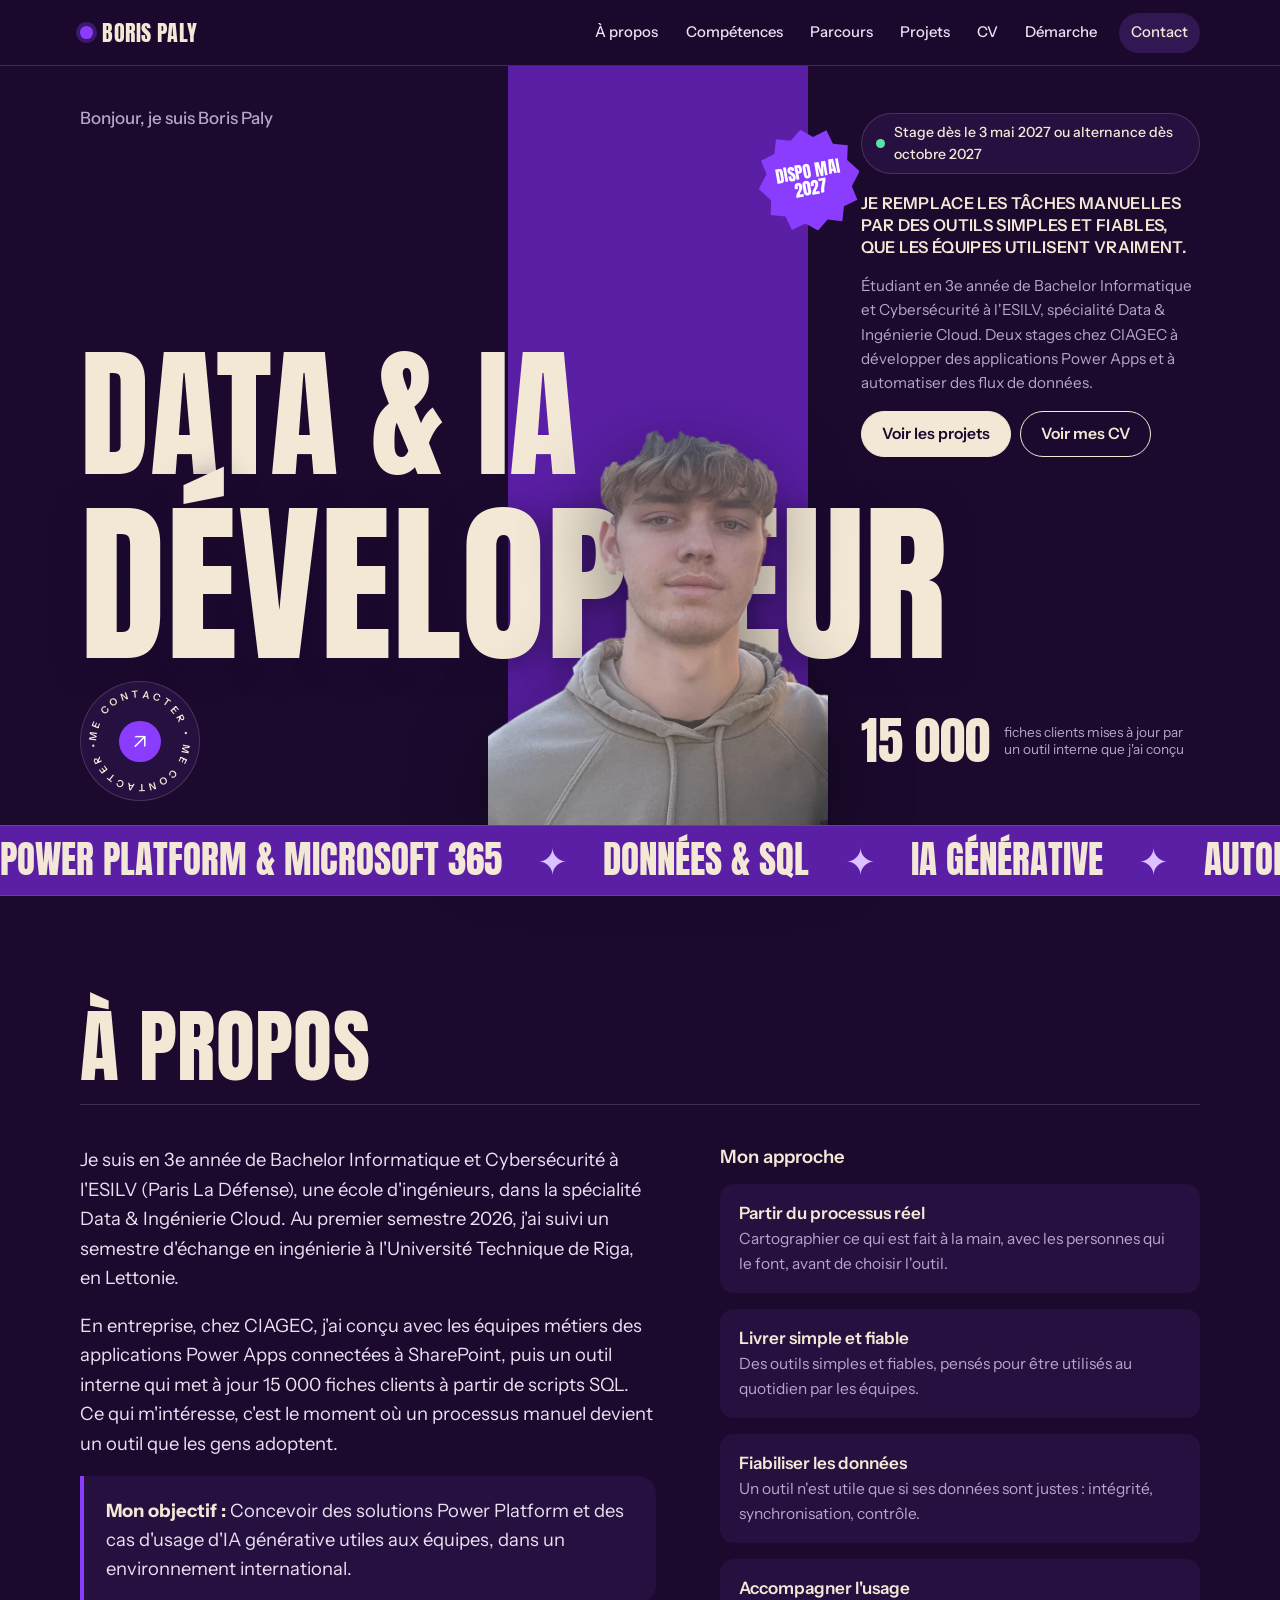
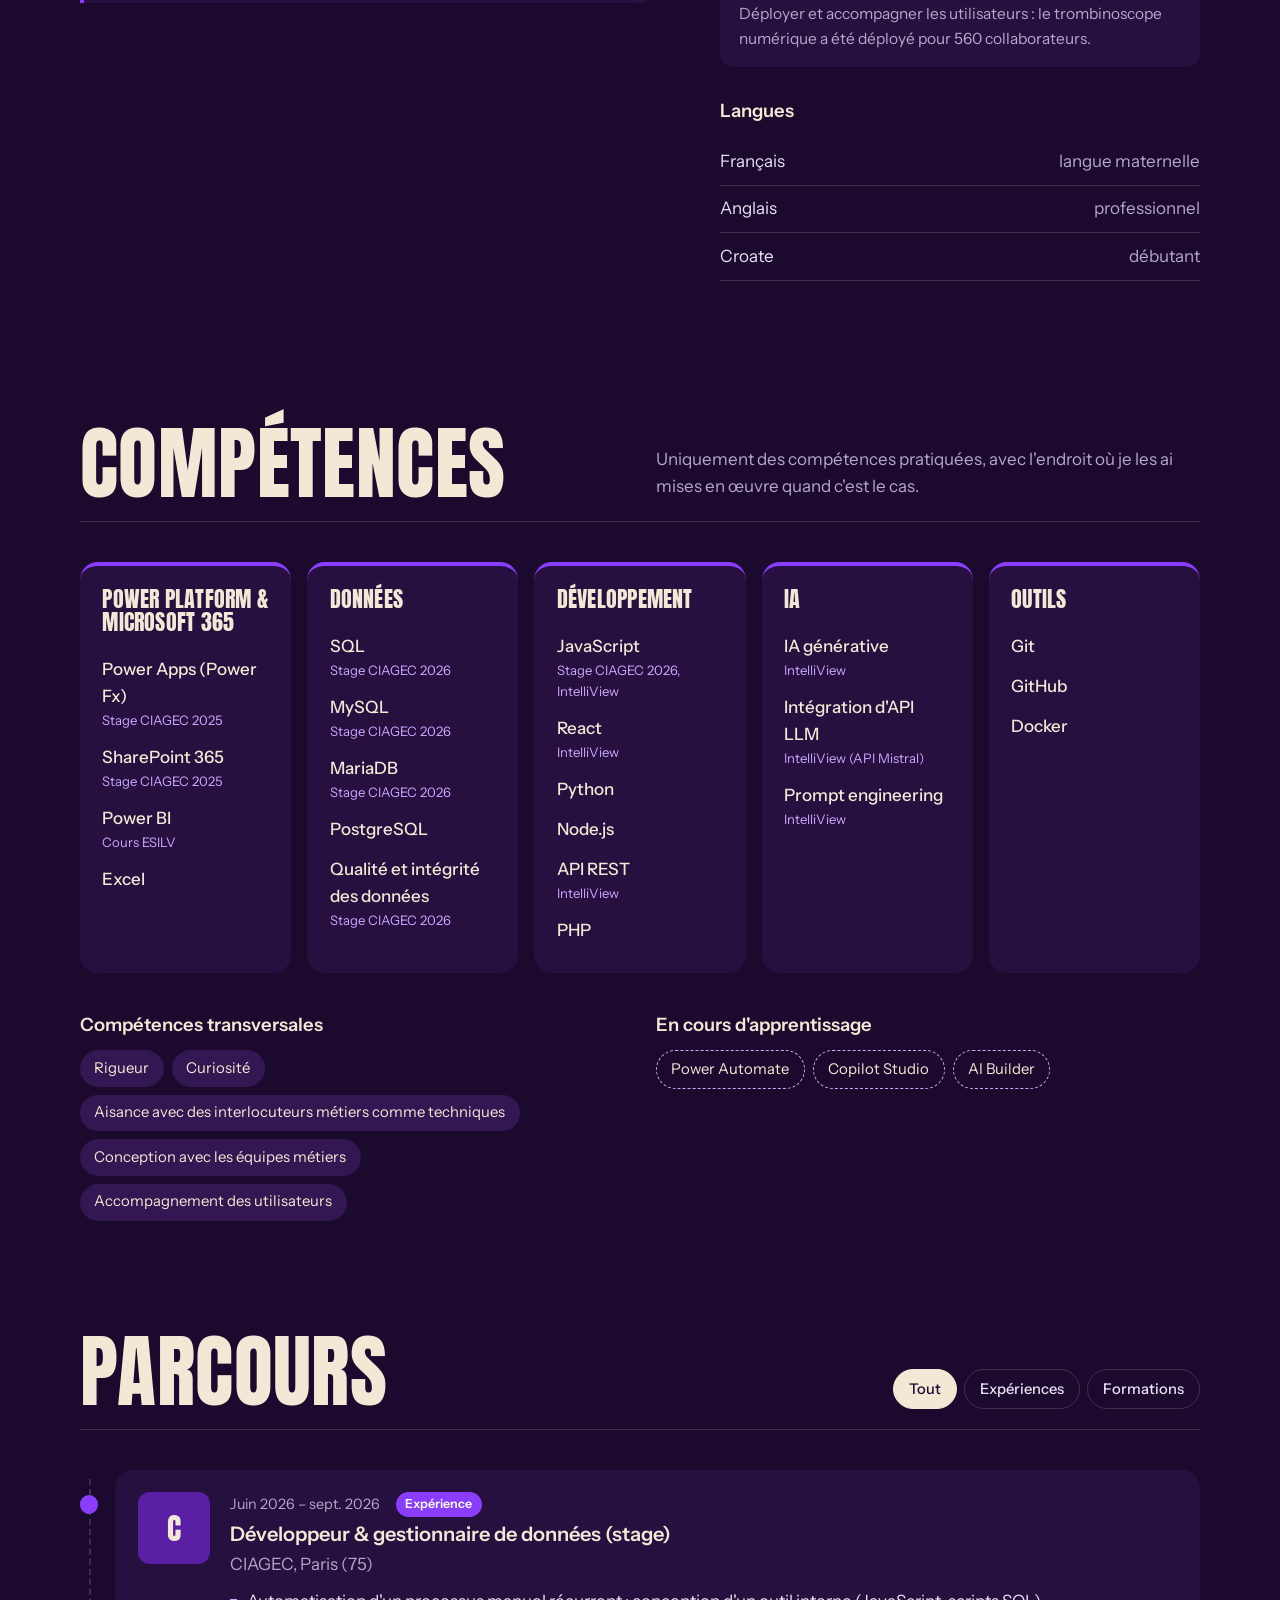
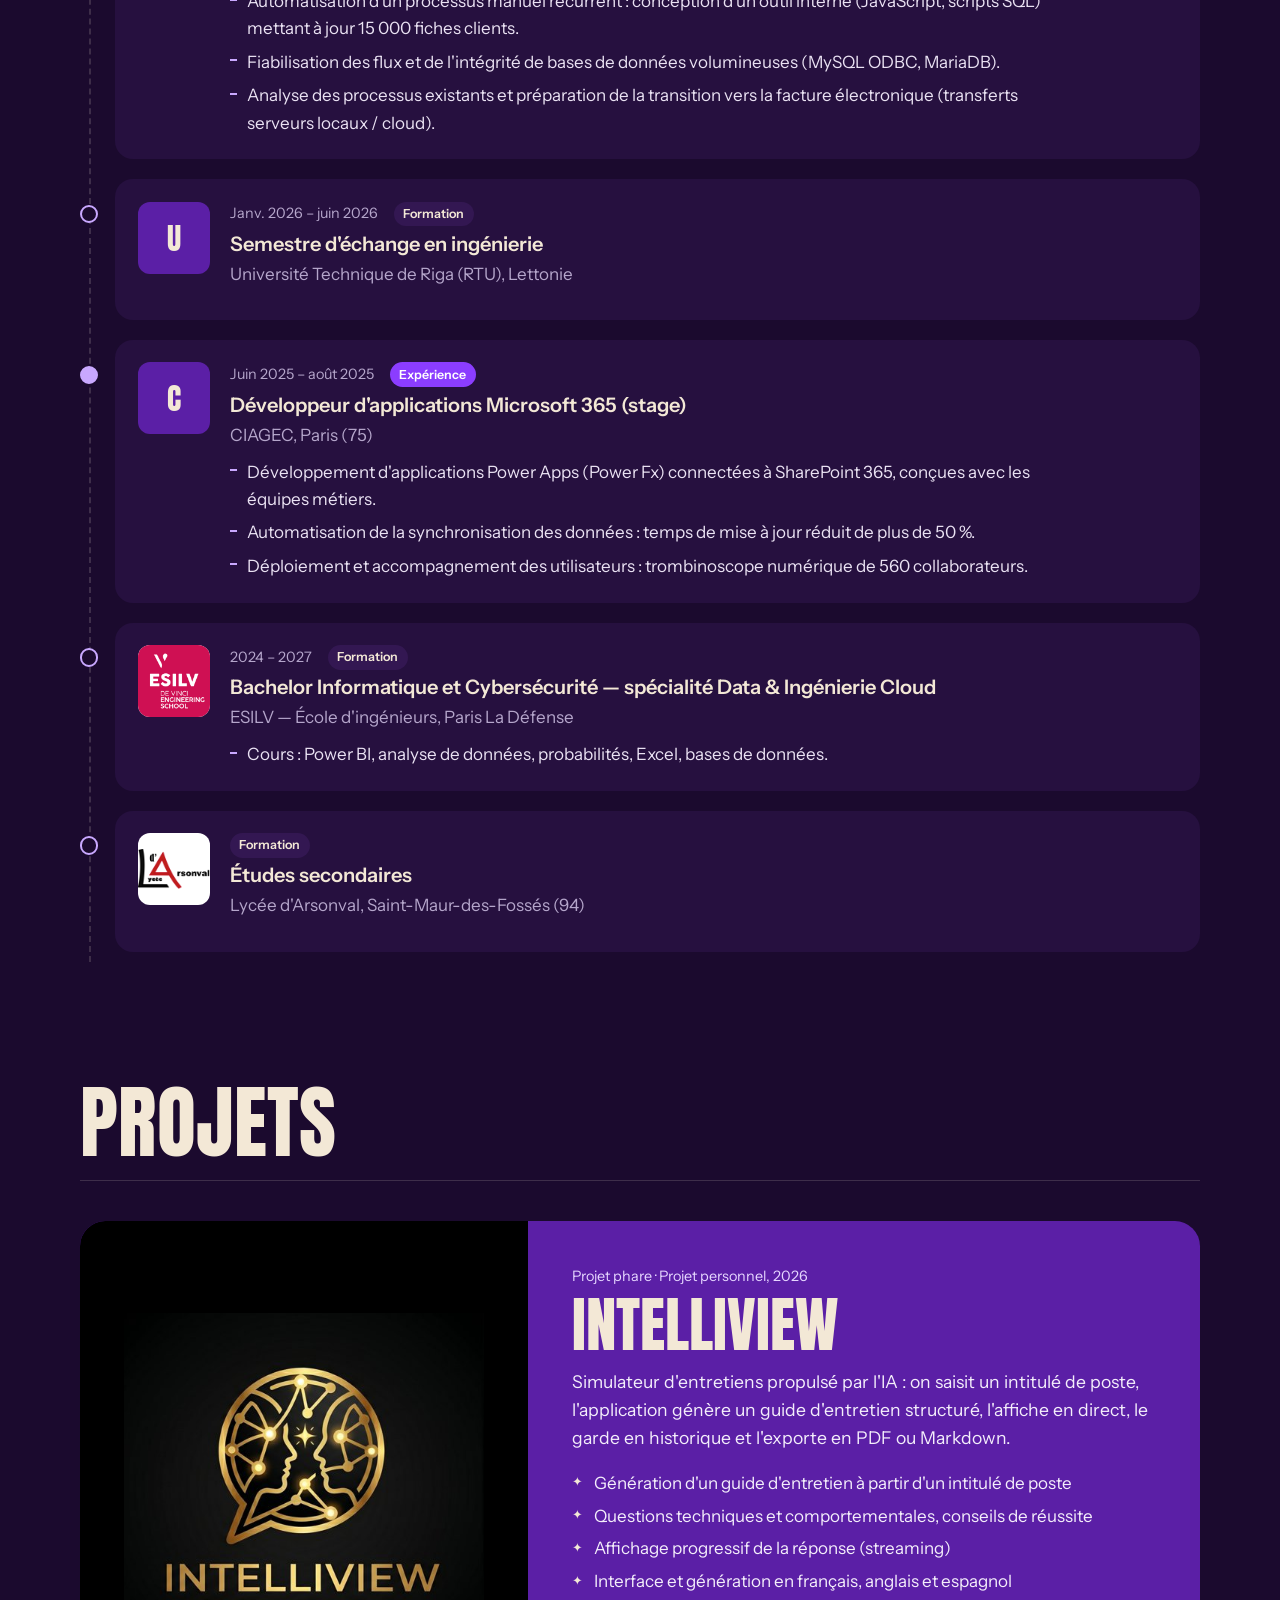
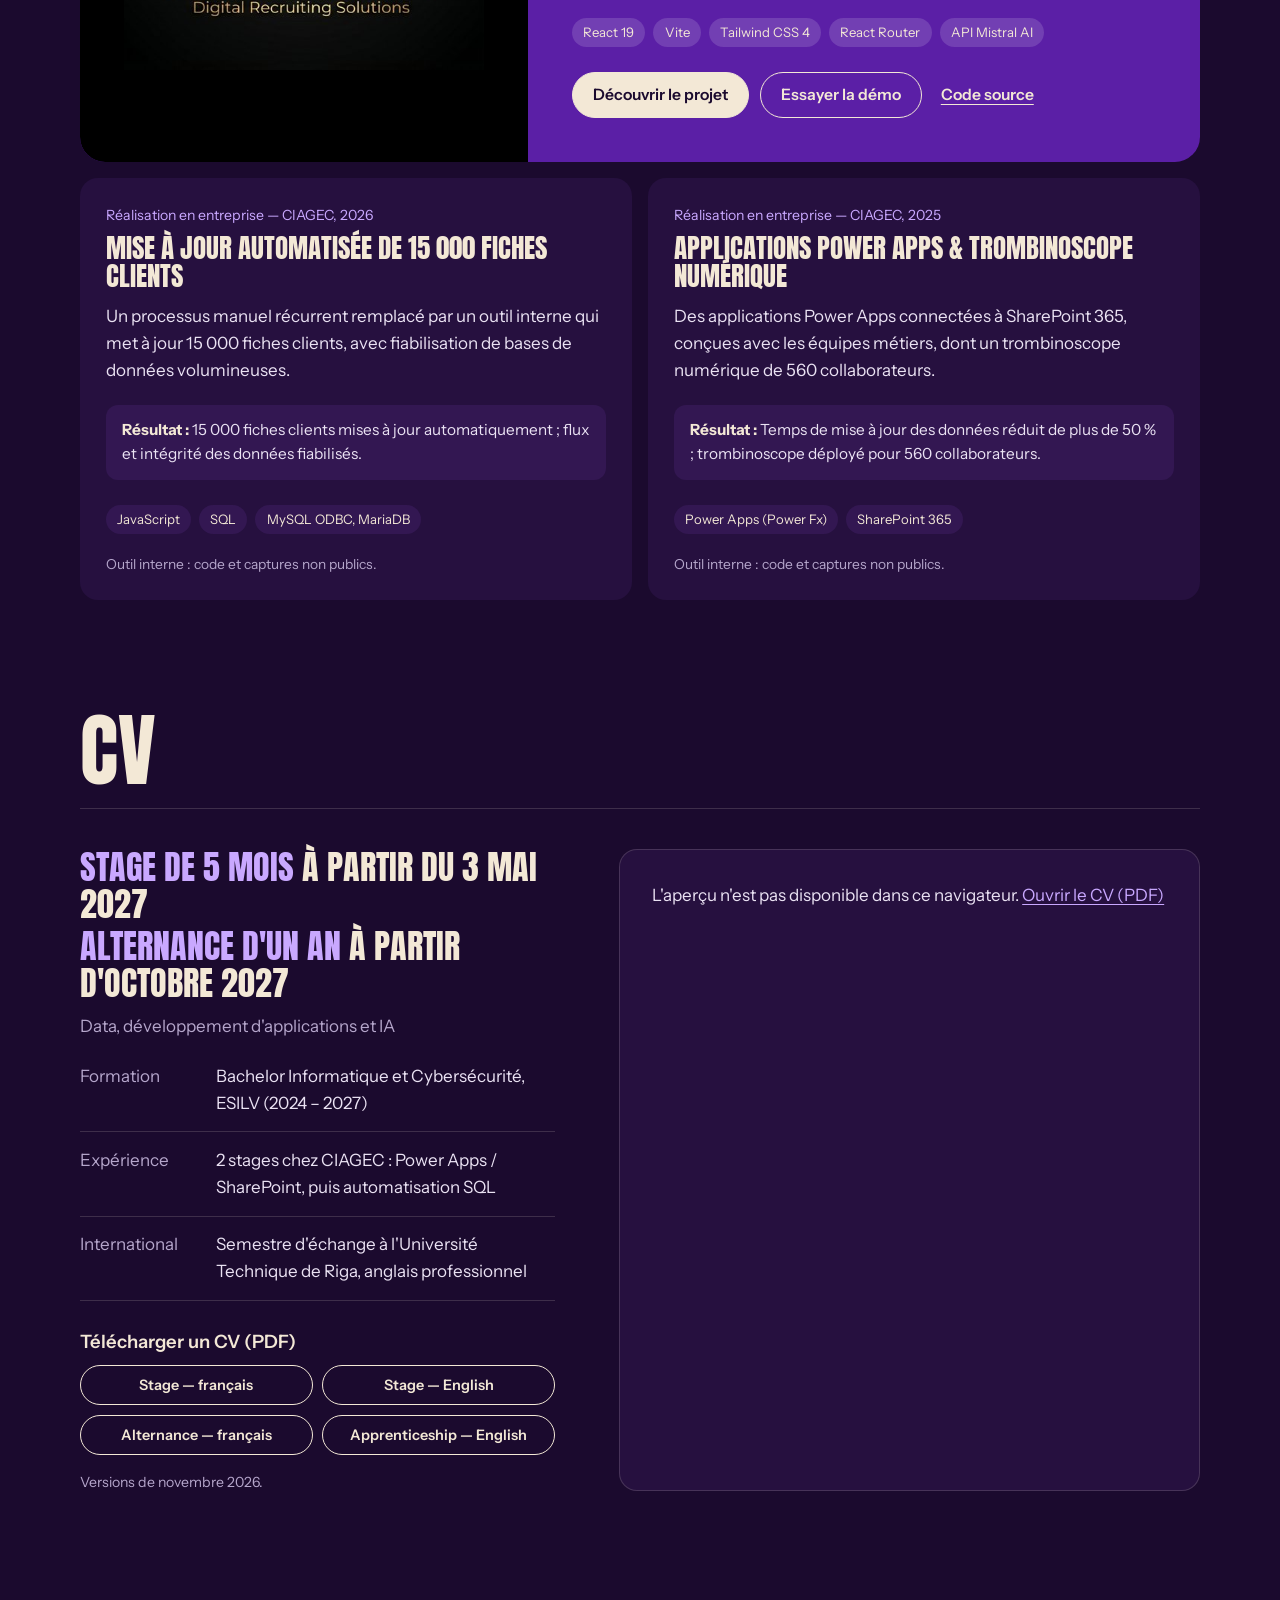
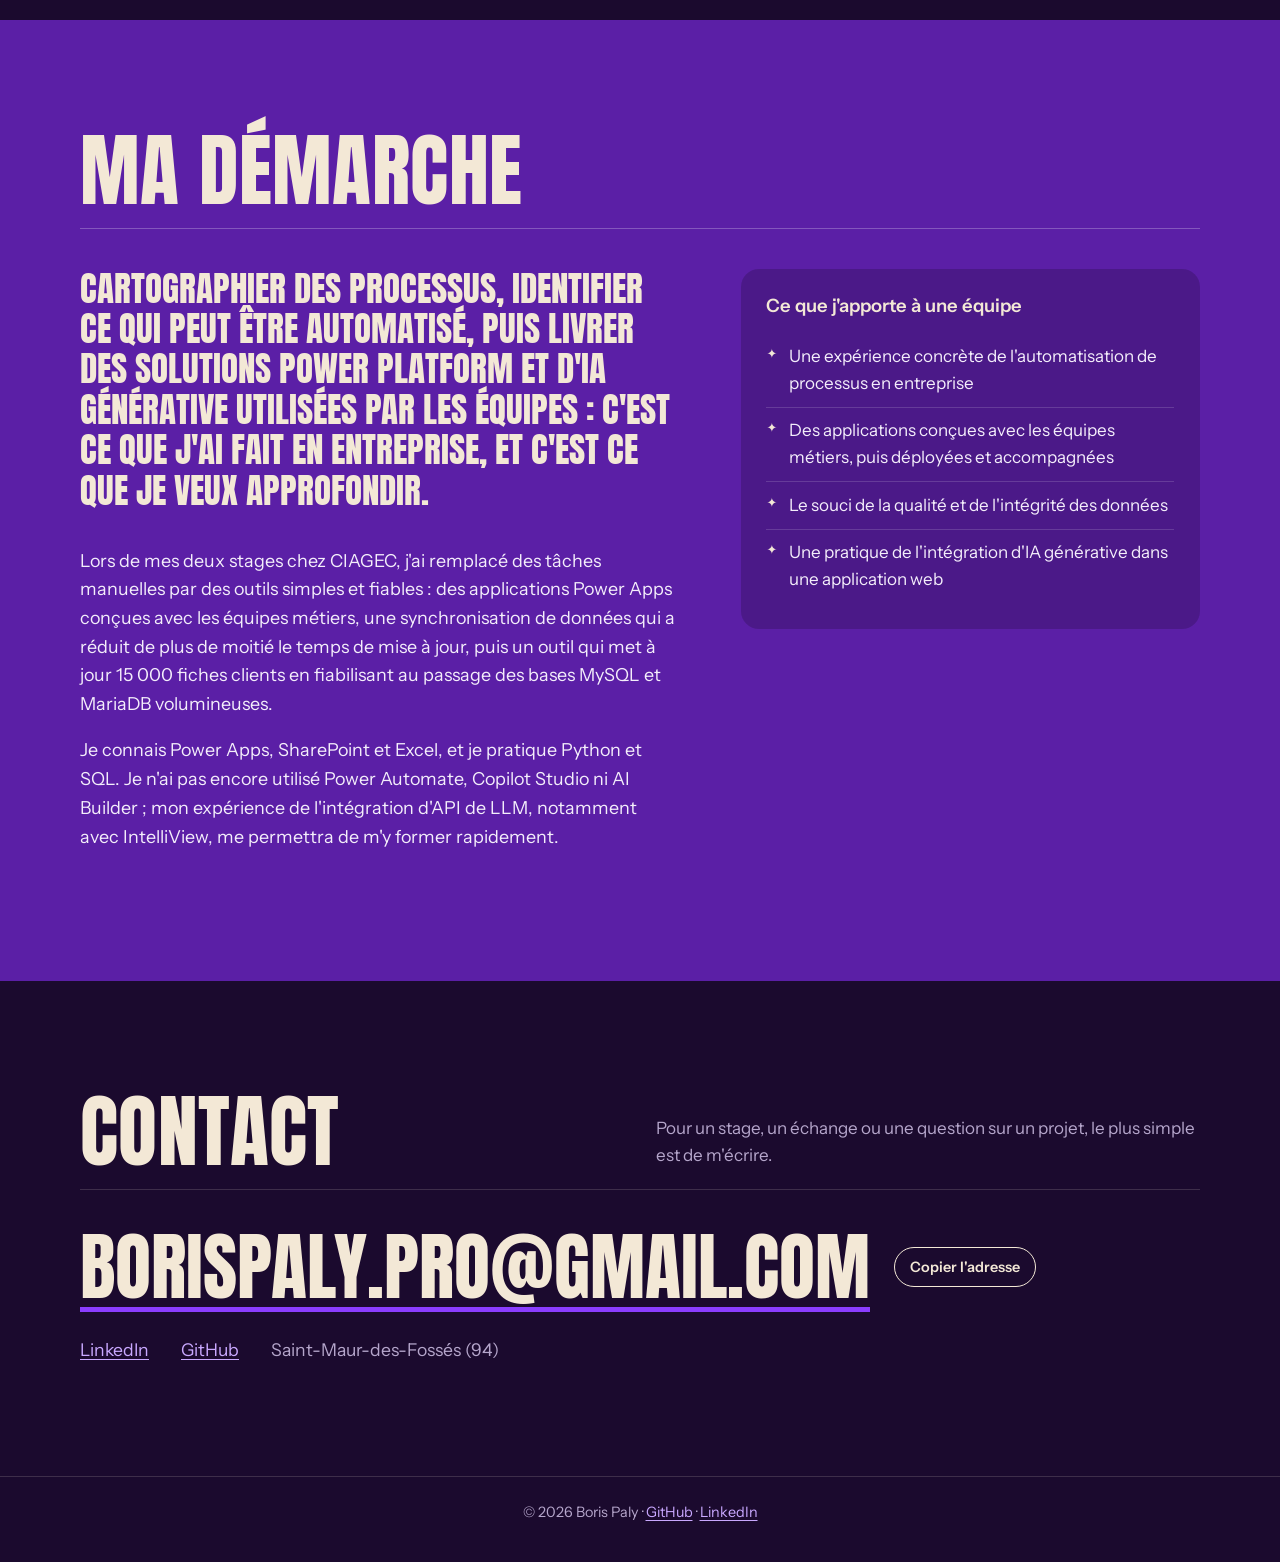
==== commit fa471caa: "Nouvelle photo et CV au format d'origine (stage et alternance, FR/EN) Co-Authored-By: Claude Opus 5." ====
--- a/index.html
+++ b/index.html
@@ -15,7 +15,7 @@
   <link rel="preconnect" href="https://fonts.googleapis.com">
   <link rel="preconnect" href="https://fonts.gstatic.com" crossorigin>
   <link href="https://fonts.googleapis.com/css2?family=Anton&family=Instrument+Sans:wght@400;500;600&display=swap" rel="stylesheet">
-  <link rel="stylesheet" href="assets/css/style.css">
+  <link rel="stylesheet" href="assets/css/style.css?v=3">
   <script type="application/ld+json">
   {
     "@context": "https://schema.org",
@@ -57,7 +57,7 @@
         <p class="hero__salut" id="hero-salut"></p>
         <h1 class="hero__geant" id="hero-nom"></h1>
         <div class="hero__bande" aria-hidden="true"></div>
-        <img class="hero__photo" id="hero-photo" src="" alt="" width="303" height="407">
+        <img class="hero__photo" id="hero-photo" src="" alt="" width="760" height="887">
         <p class="hero__sticker" id="hero-sticker"></p>
         <a class="hero__badge" href="#contact" aria-label="Me contacter">
           <svg viewBox="0 0 120 120" aria-hidden="true">
@@ -175,8 +175,8 @@
     <p id="pied-texte"></p>
   </footer>
 
-  <script src="data/profil.js"></script>
-  <script src="data/projets.js"></script>
-  <script src="assets/js/app.js"></script>
+  <script src="data/profil.js?v=3"></script>
+  <script src="data/projets.js?v=3"></script>
+  <script src="assets/js/app.js?v=3"></script>
 </body>
 </html>
--- a/assets/css/style.css
+++ b/assets/css/style.css
@@ -95,7 +95,7 @@
   pointer-events: none; display: block;
 }
 .hero__geant .l1 { grid-column: 1 / 3; grid-row: 2; z-index: 2; font-size: clamp(3.4rem, 11vw, 9.4rem); align-self: end; }
-.hero__geant .l2 { grid-column: 1 / -1; grid-row: 3; z-index: 4; margin-top: .22em; white-space: nowrap; text-shadow: 0 6px 30px rgba(27, 10, 46, .6); }
+.hero__geant .l2 { grid-column: 1 / -1; grid-row: 3; z-index: 2; margin-top: .22em; white-space: nowrap; text-shadow: 0 6px 30px rgba(27, 10, 46, .6); }
 .hero__bande {
   grid-column: 2; grid-row: 1 / 5; justify-self: center; width: min(92%, 300px);
   background: var(--violet); border-radius: 0 0 var(--r) var(--r); margin-top: calc(-1 * clamp(1.5rem, 3vw, 2.5rem));
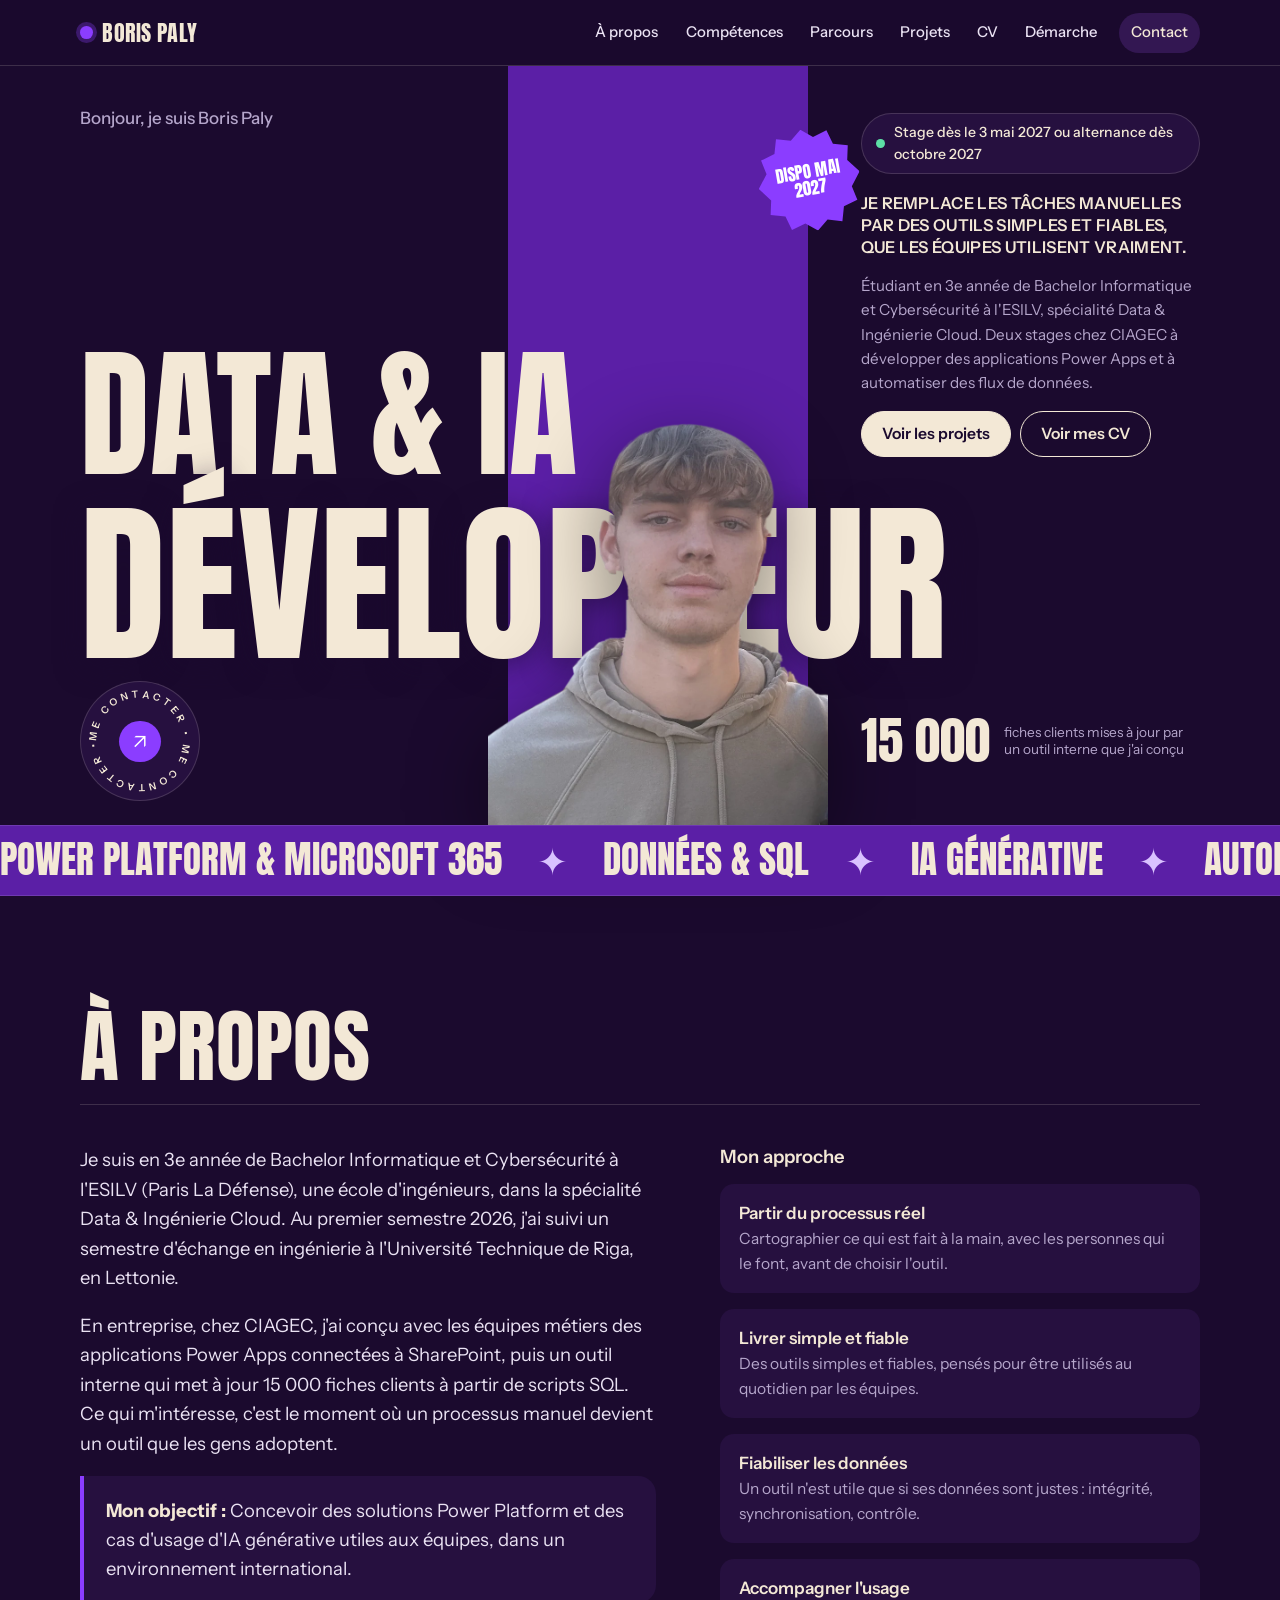
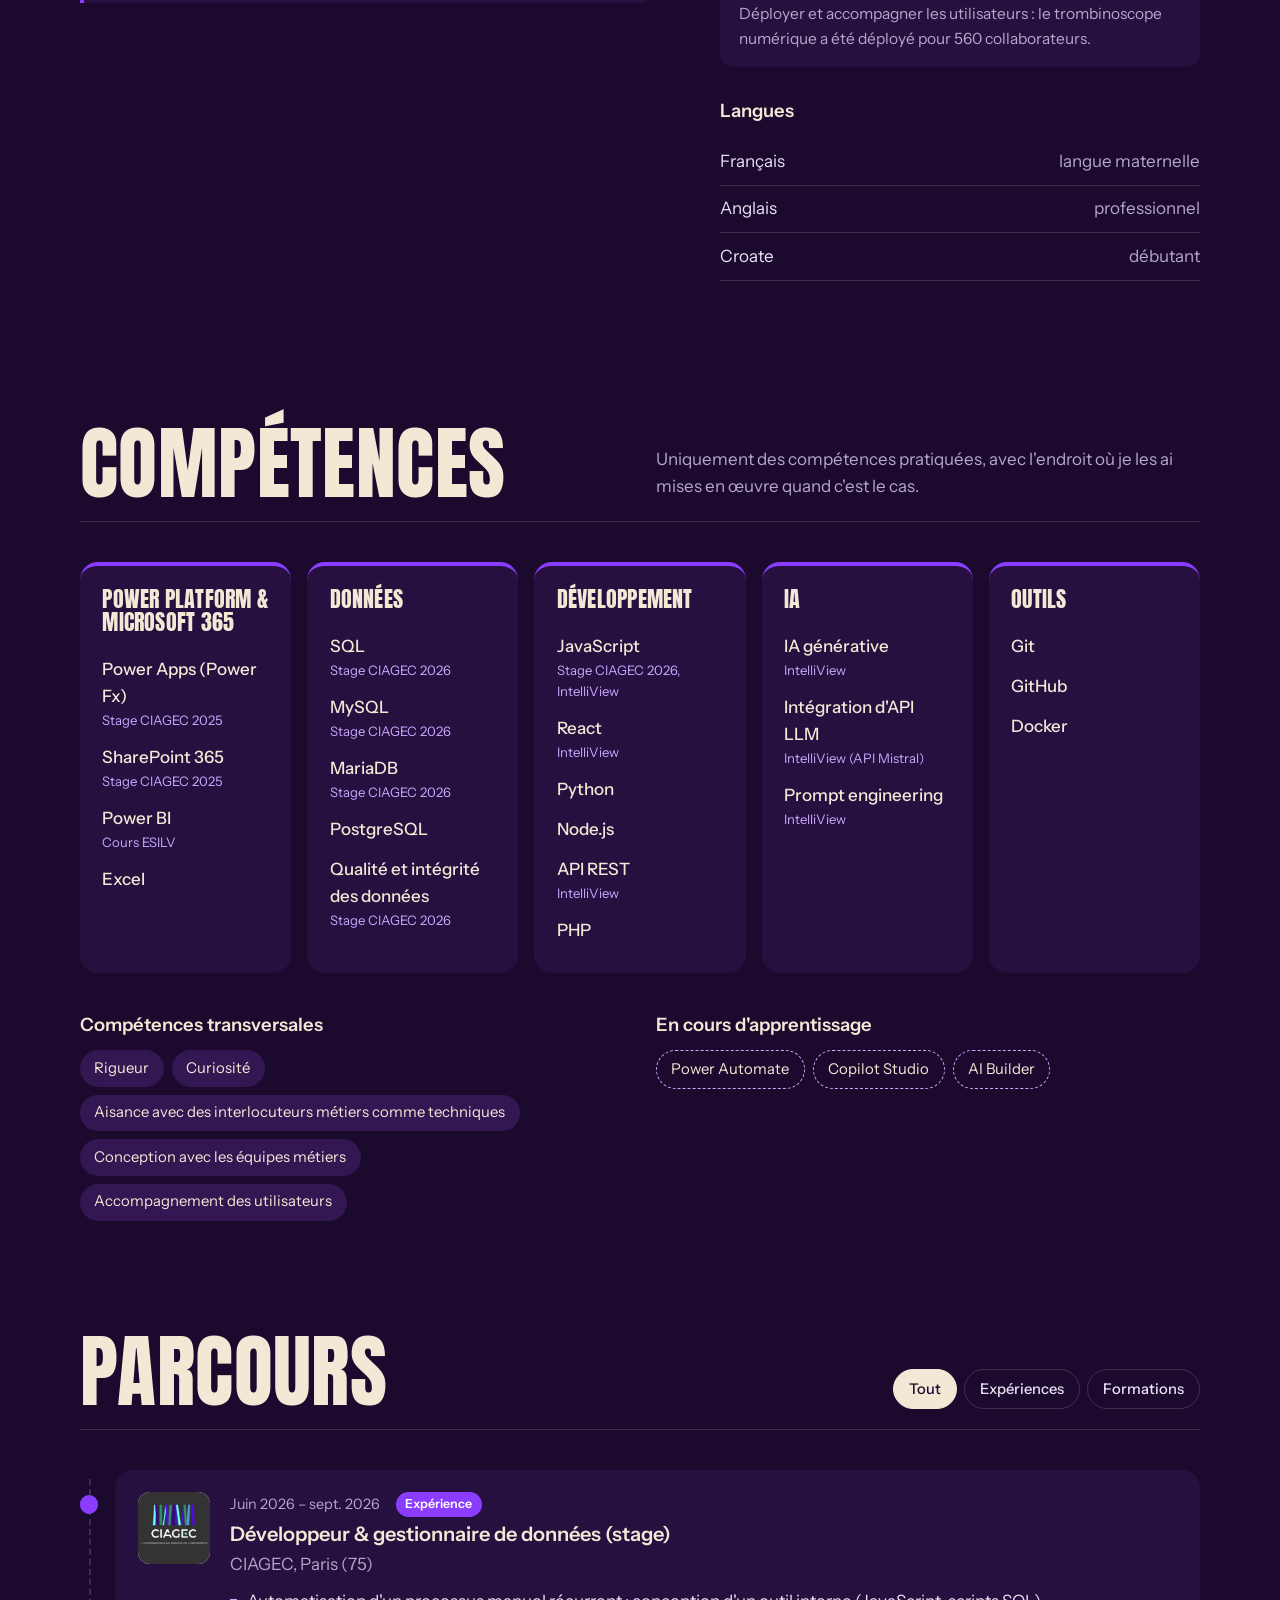
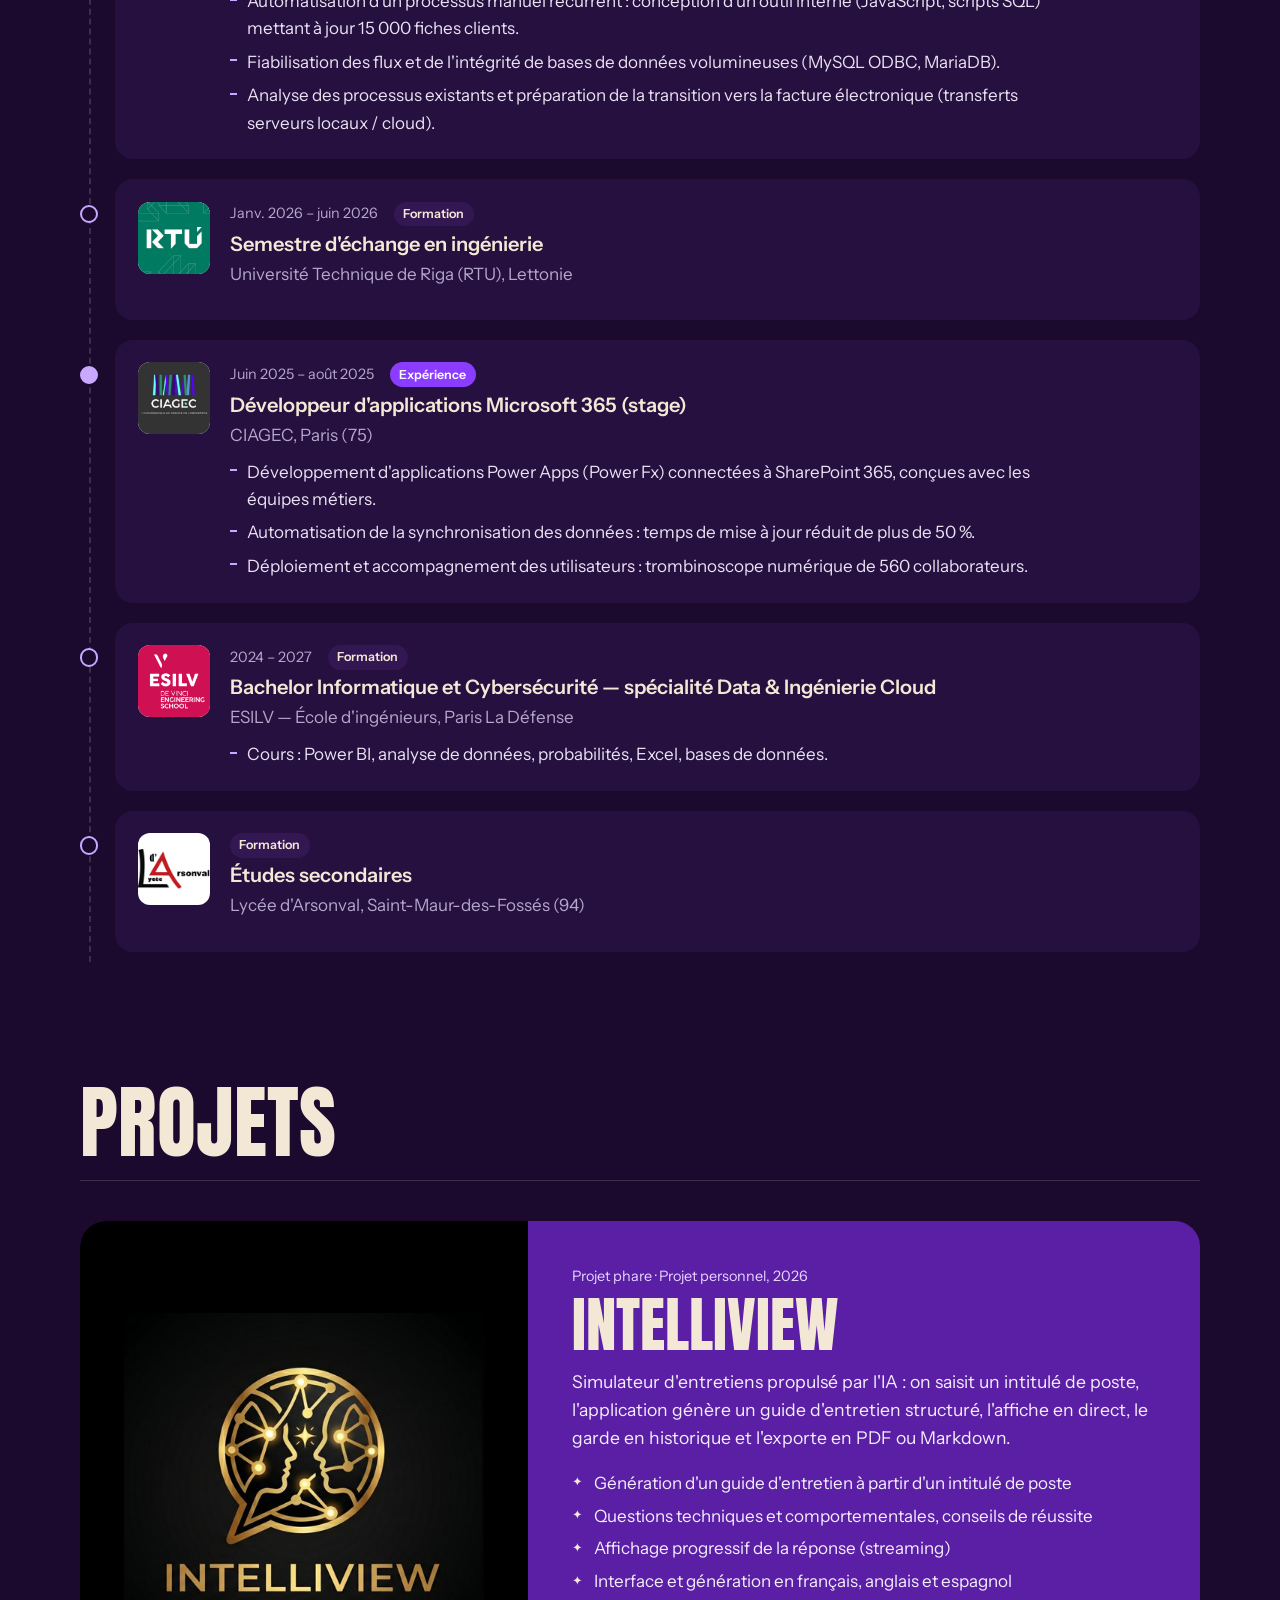
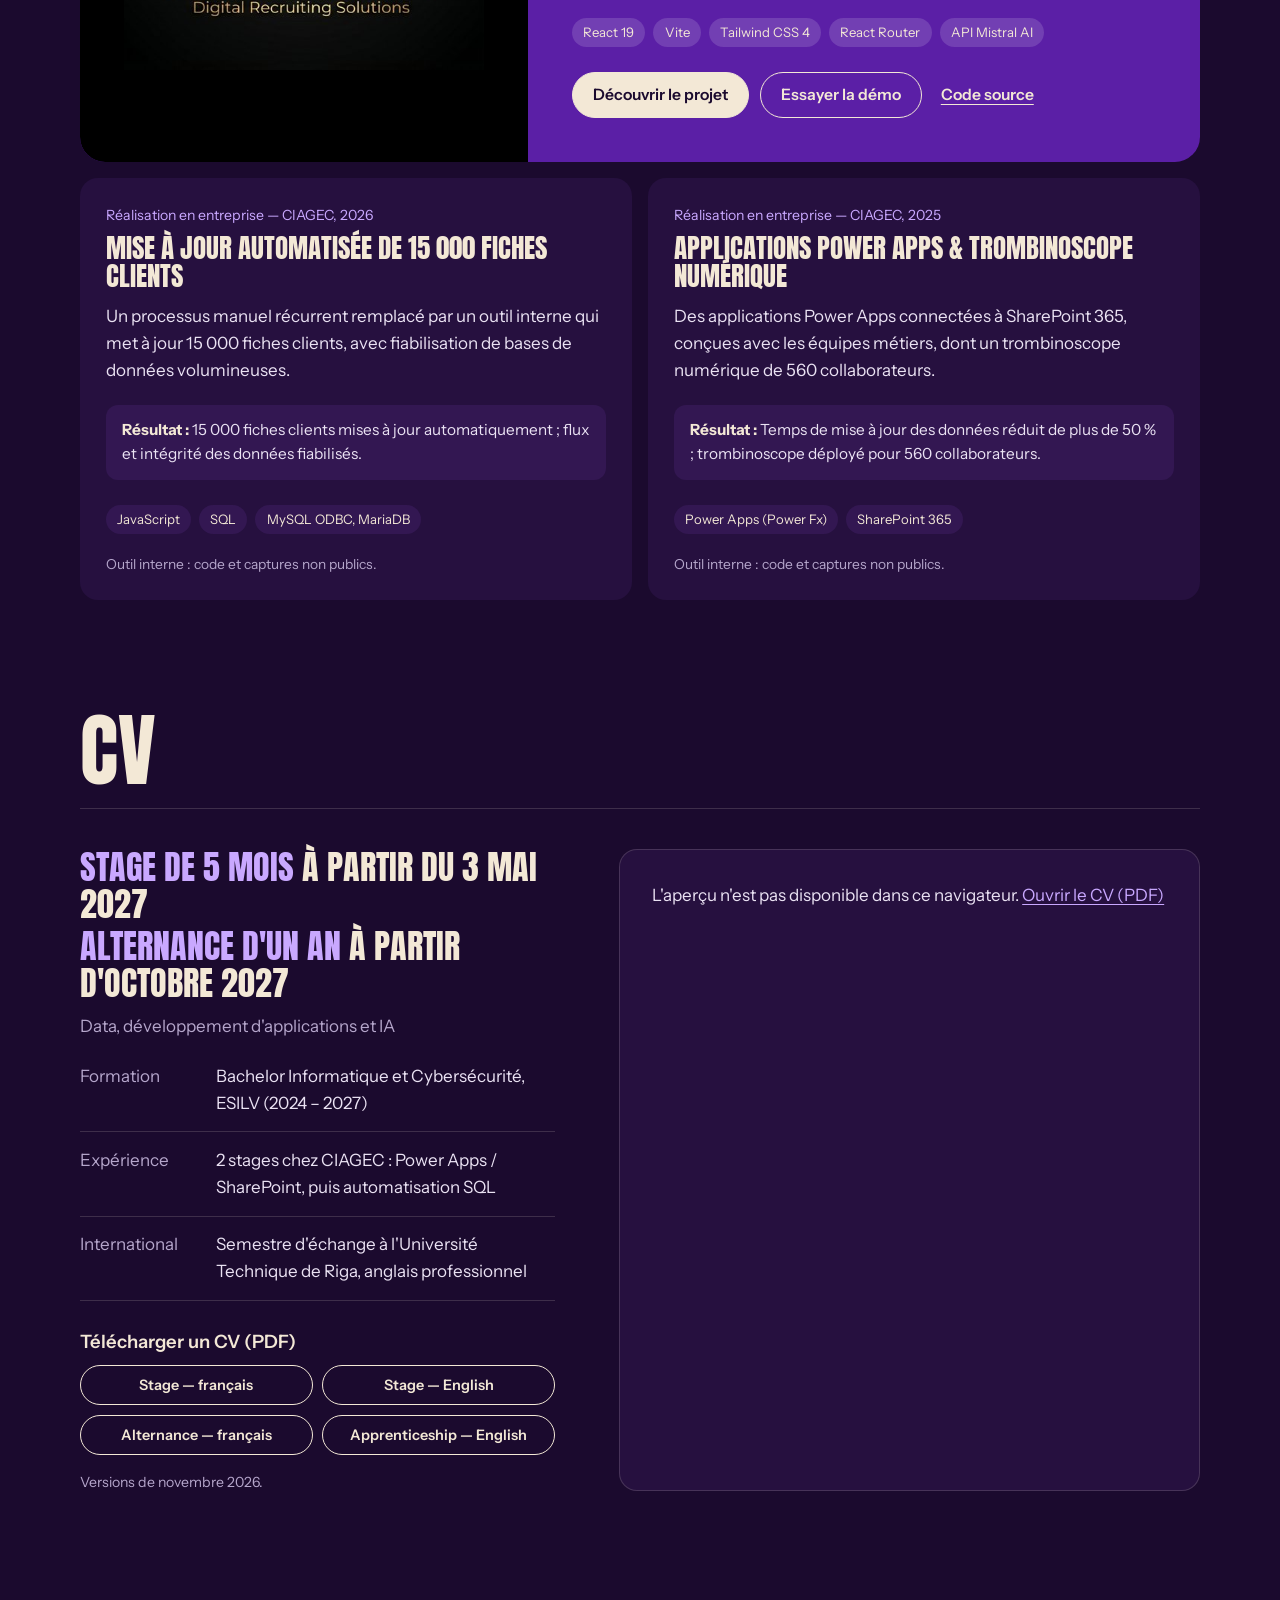
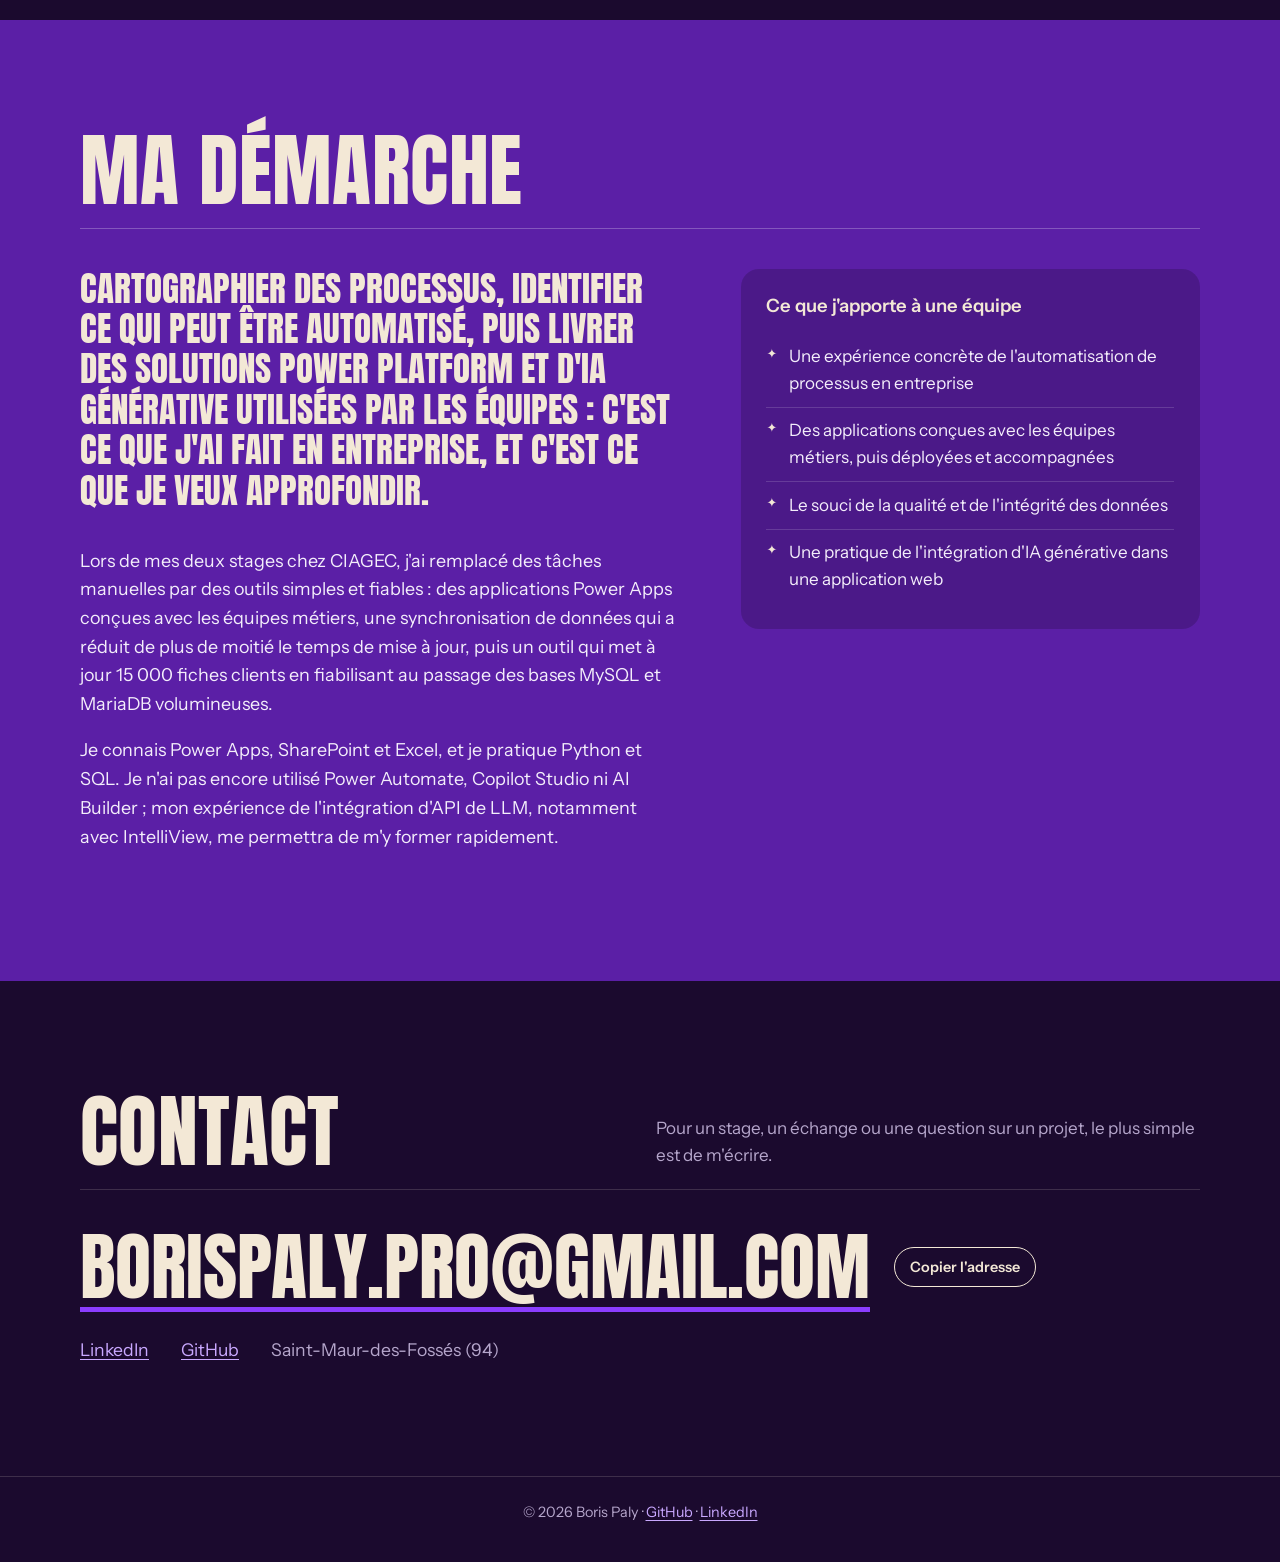
==== commit cf42f87f: "Détourage des cheveux retravaillé, logos RTU et CIAGEC dans le parcours Co-Authored-By: Claude Opus " ====
--- a/index.html
+++ b/index.html
@@ -15,7 +15,7 @@
   <link rel="preconnect" href="https://fonts.googleapis.com">
   <link rel="preconnect" href="https://fonts.gstatic.com" crossorigin>
   <link href="https://fonts.googleapis.com/css2?family=Anton&family=Instrument+Sans:wght@400;500;600&display=swap" rel="stylesheet">
-  <link rel="stylesheet" href="assets/css/style.css?v=3">
+  <link rel="stylesheet" href="assets/css/style.css?v=4">
   <script type="application/ld+json">
   {
     "@context": "https://schema.org",
@@ -175,8 +175,8 @@
     <p id="pied-texte"></p>
   </footer>
 
-  <script src="data/profil.js?v=3"></script>
-  <script src="data/projets.js?v=3"></script>
-  <script src="assets/js/app.js?v=3"></script>
+  <script src="data/profil.js?v=4"></script>
+  <script src="data/projets.js?v=4"></script>
+  <script src="assets/js/app.js?v=4"></script>
 </body>
 </html>
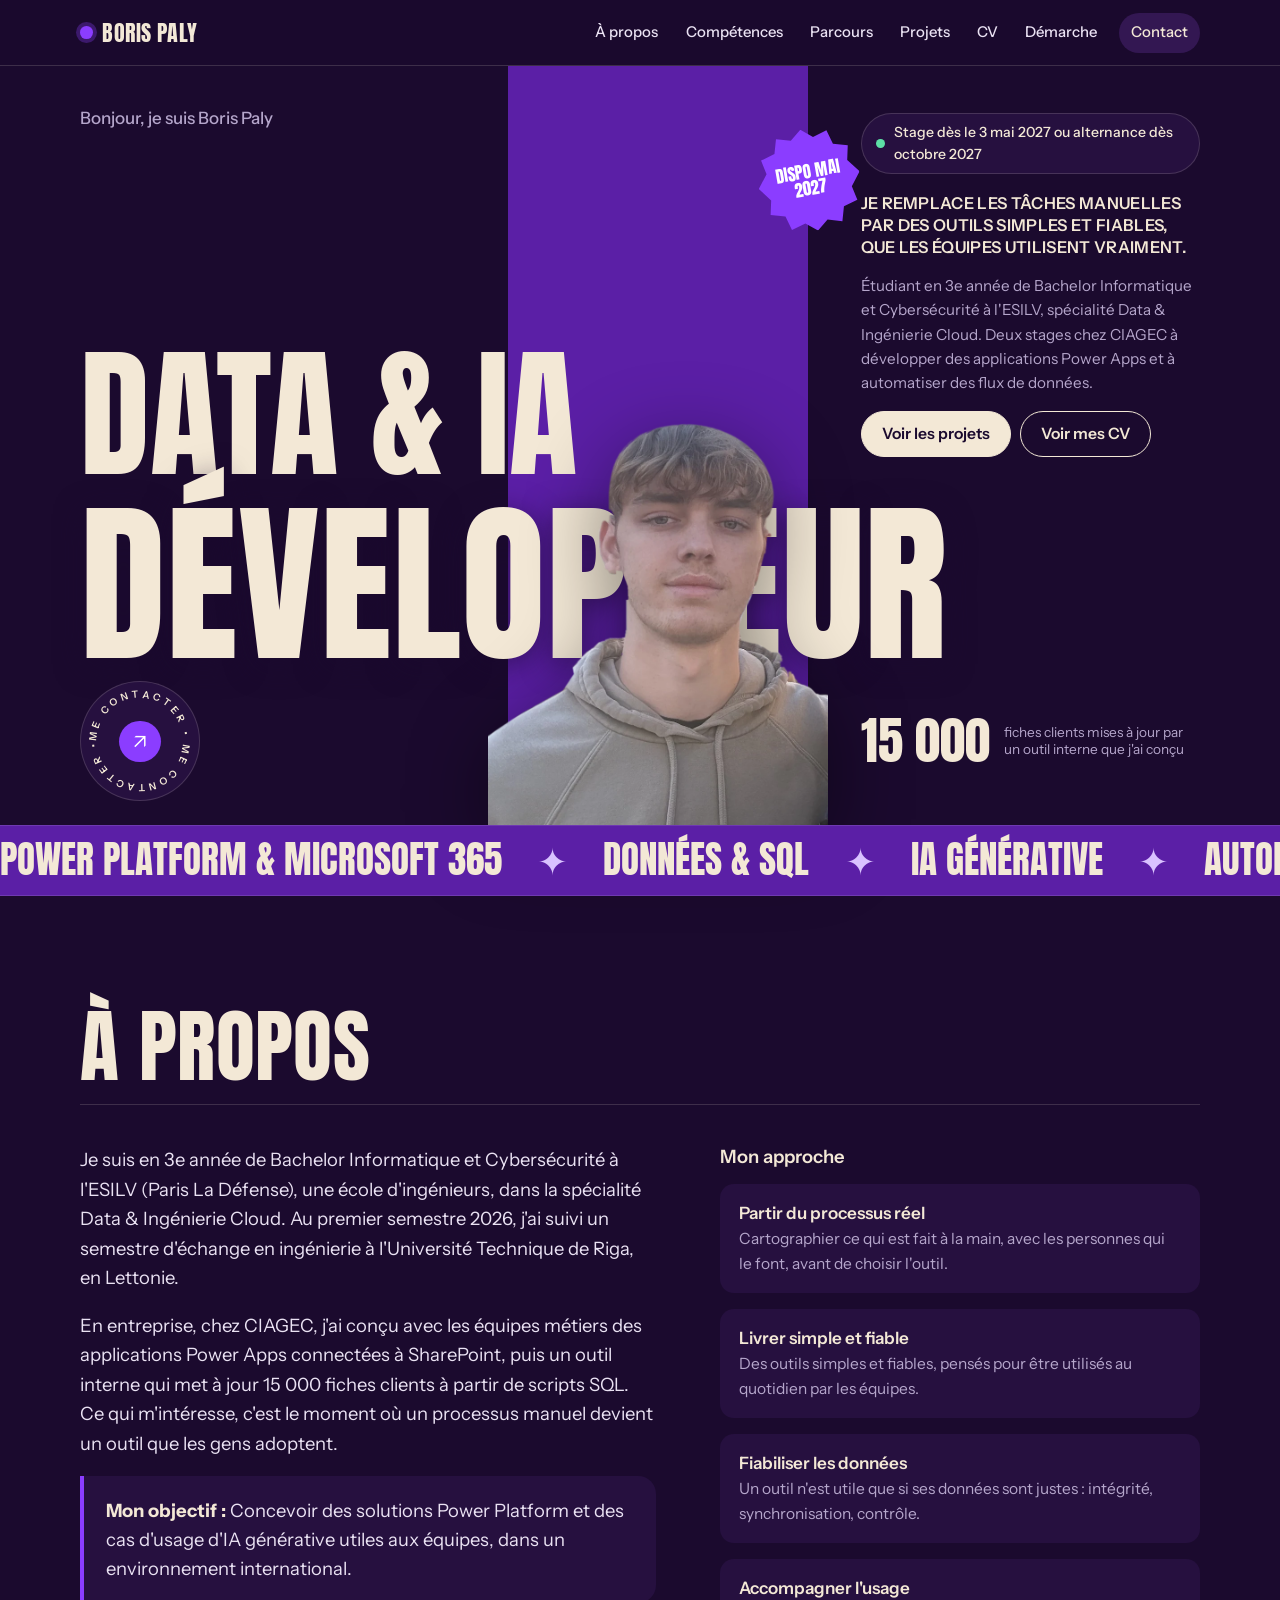
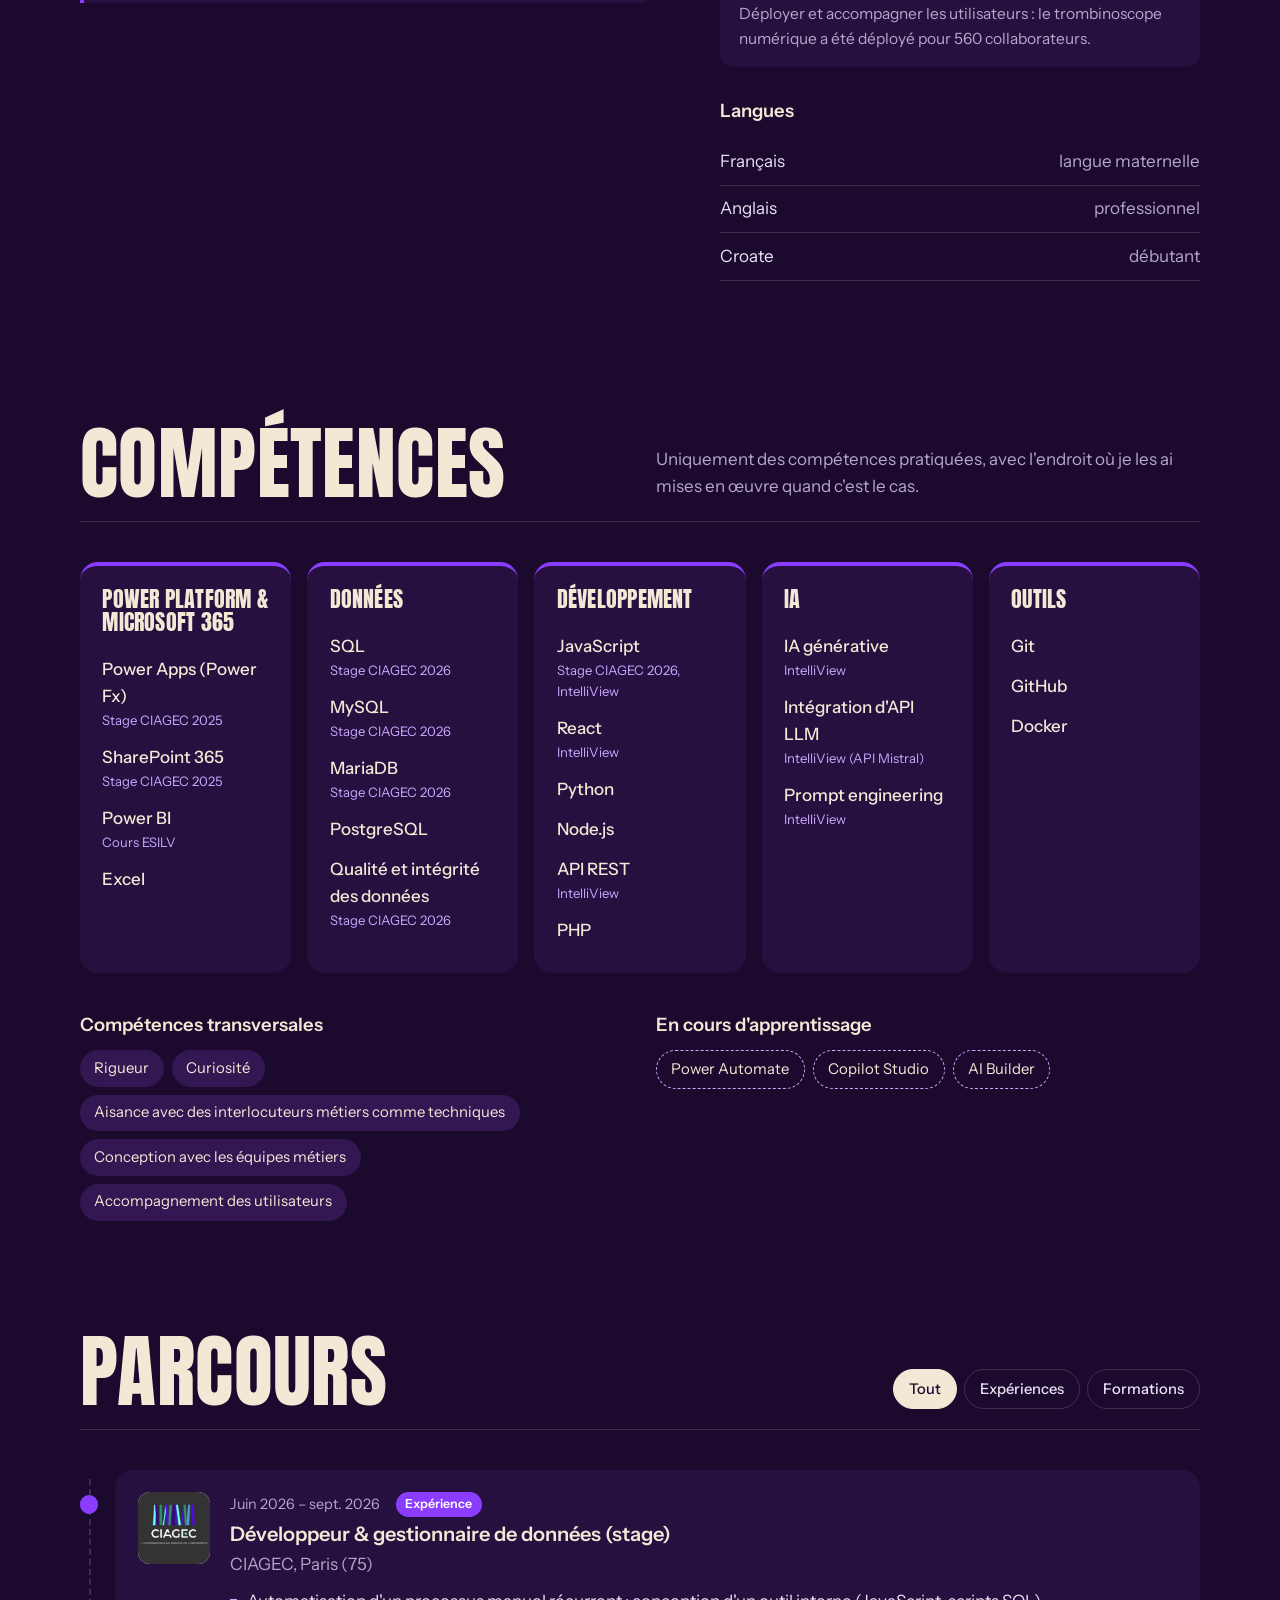
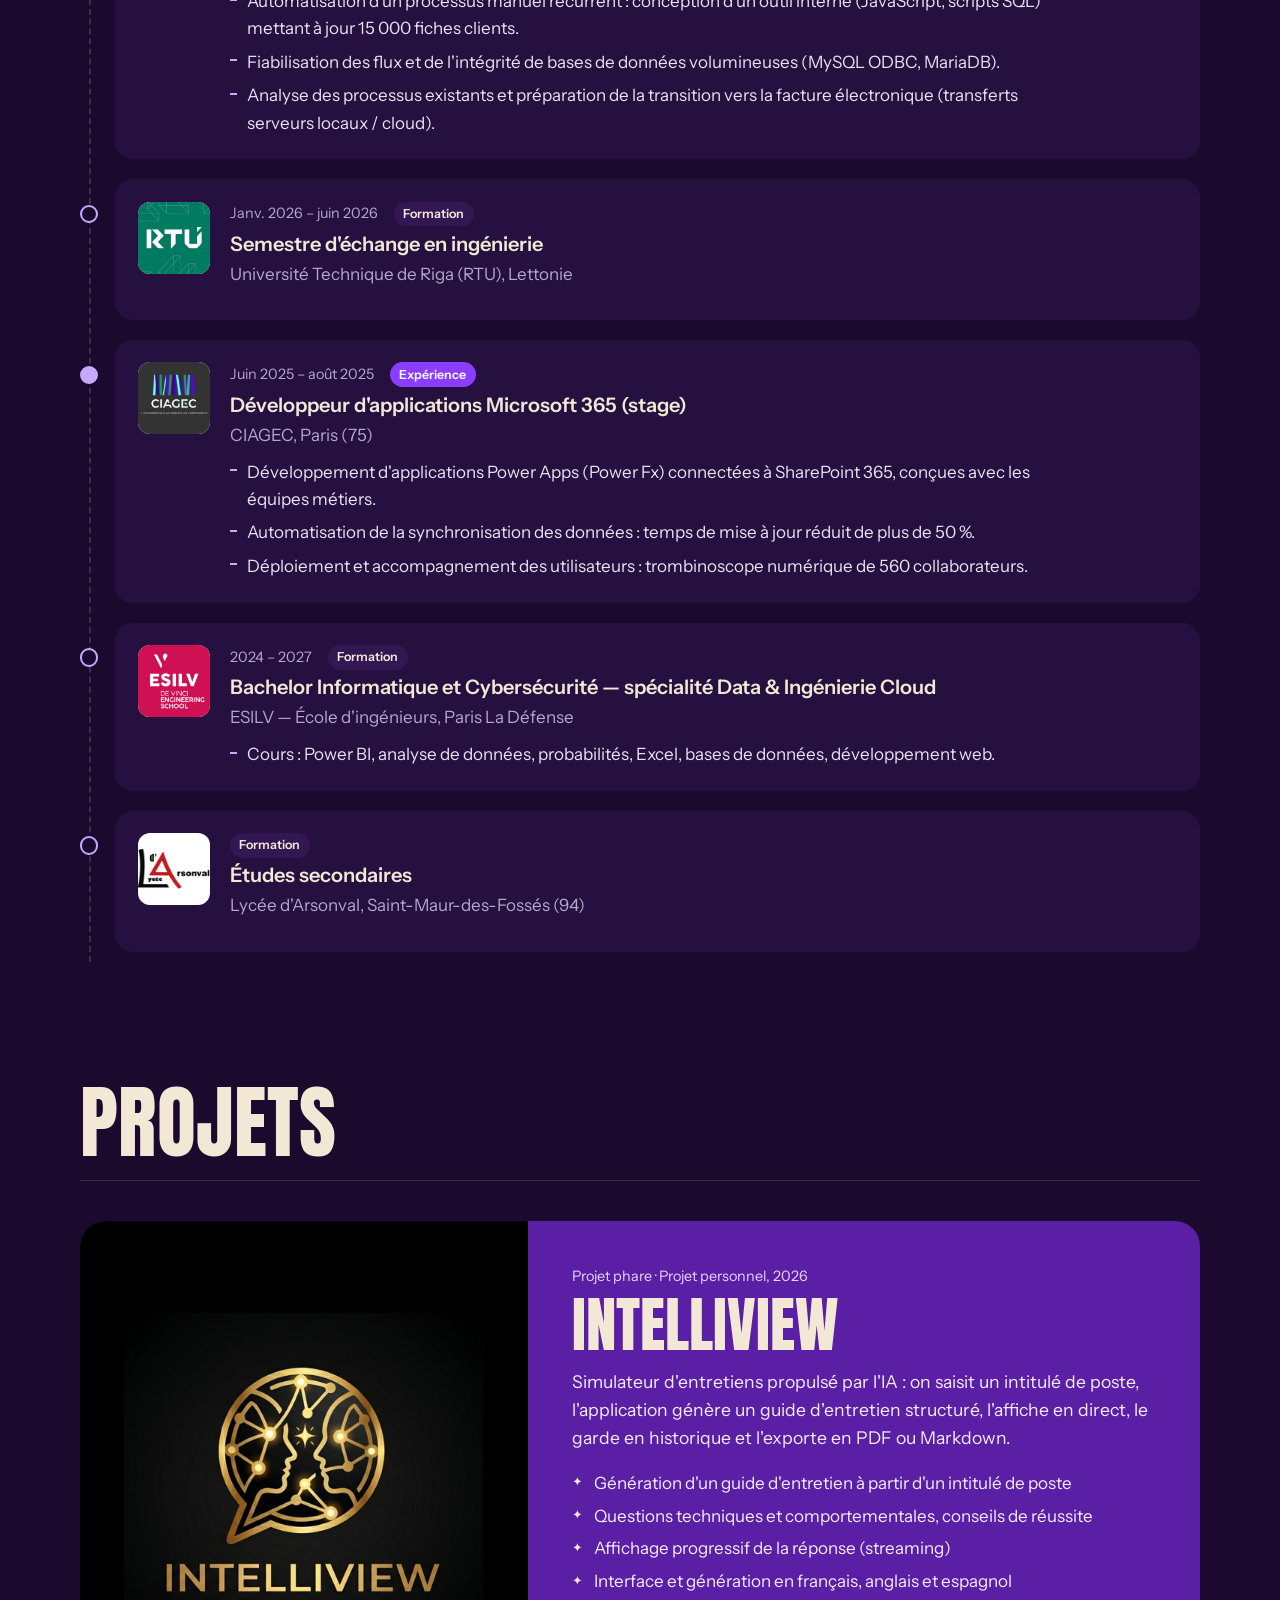
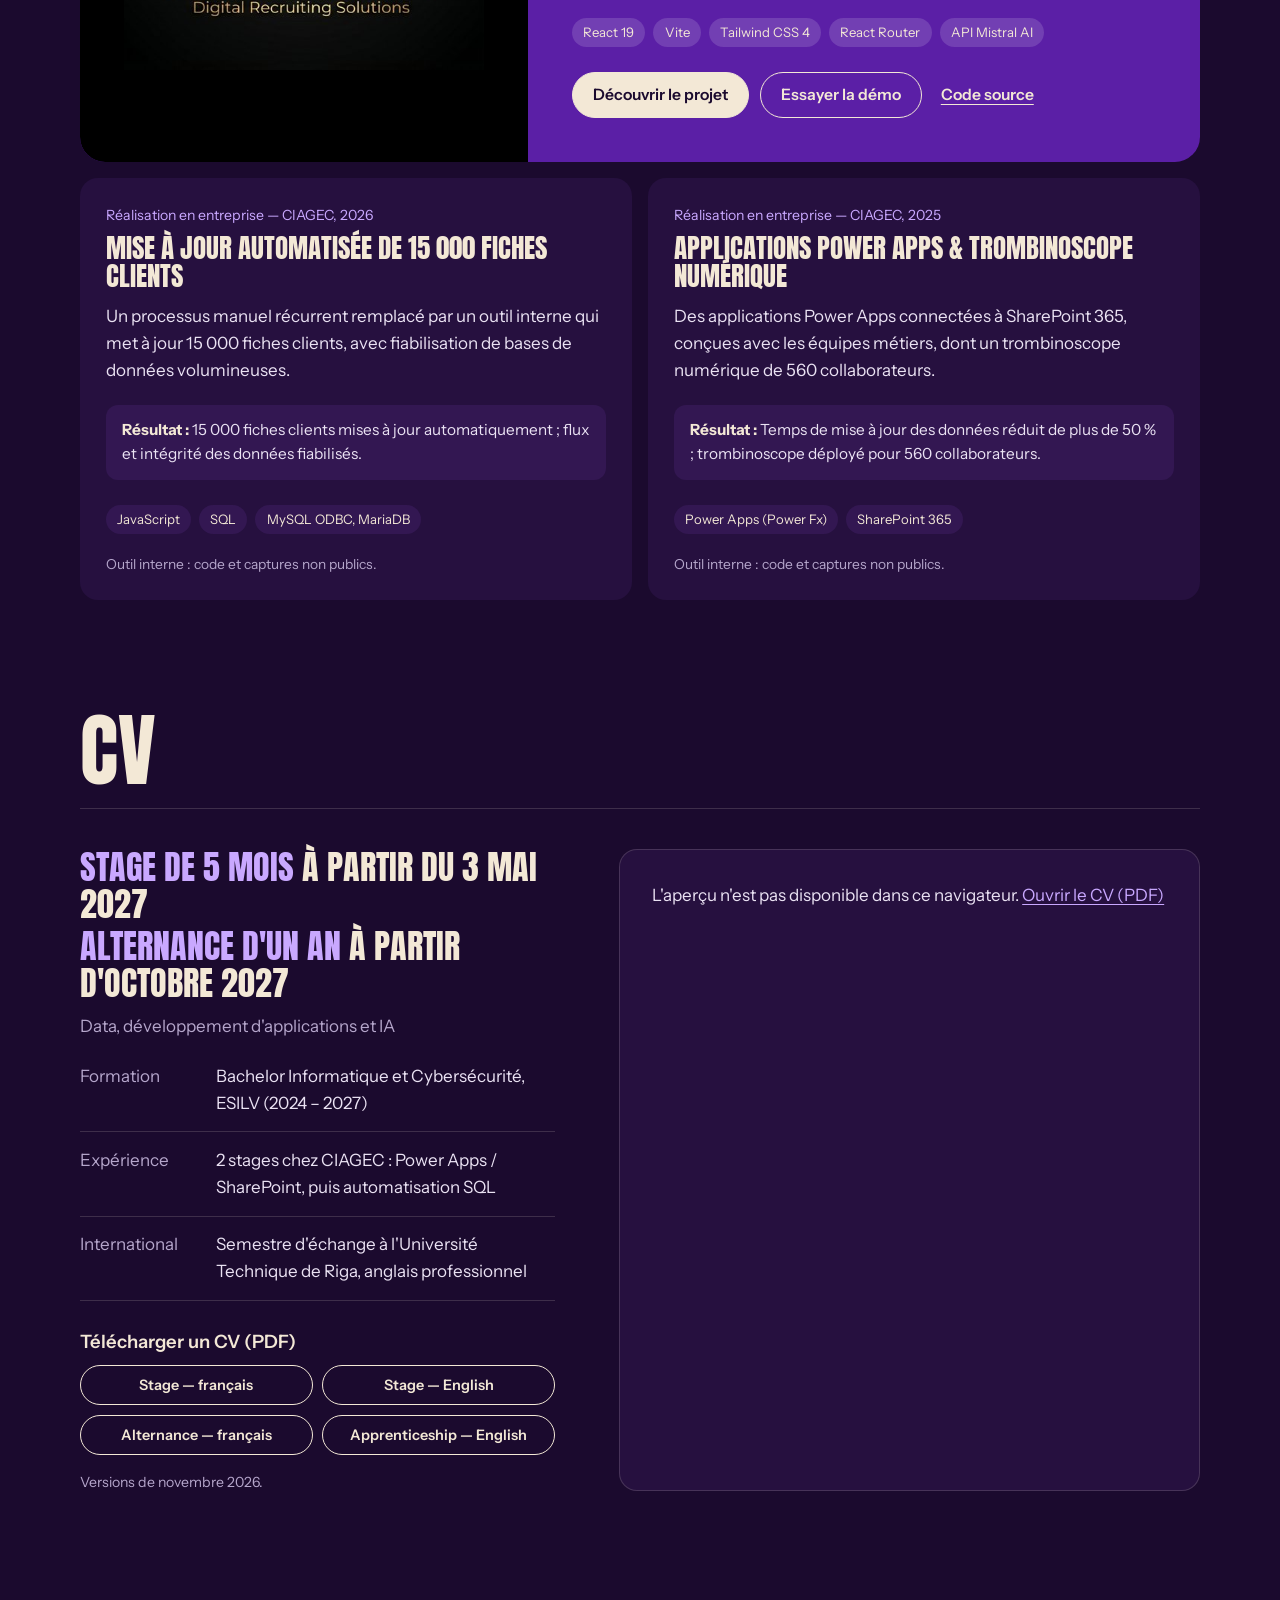
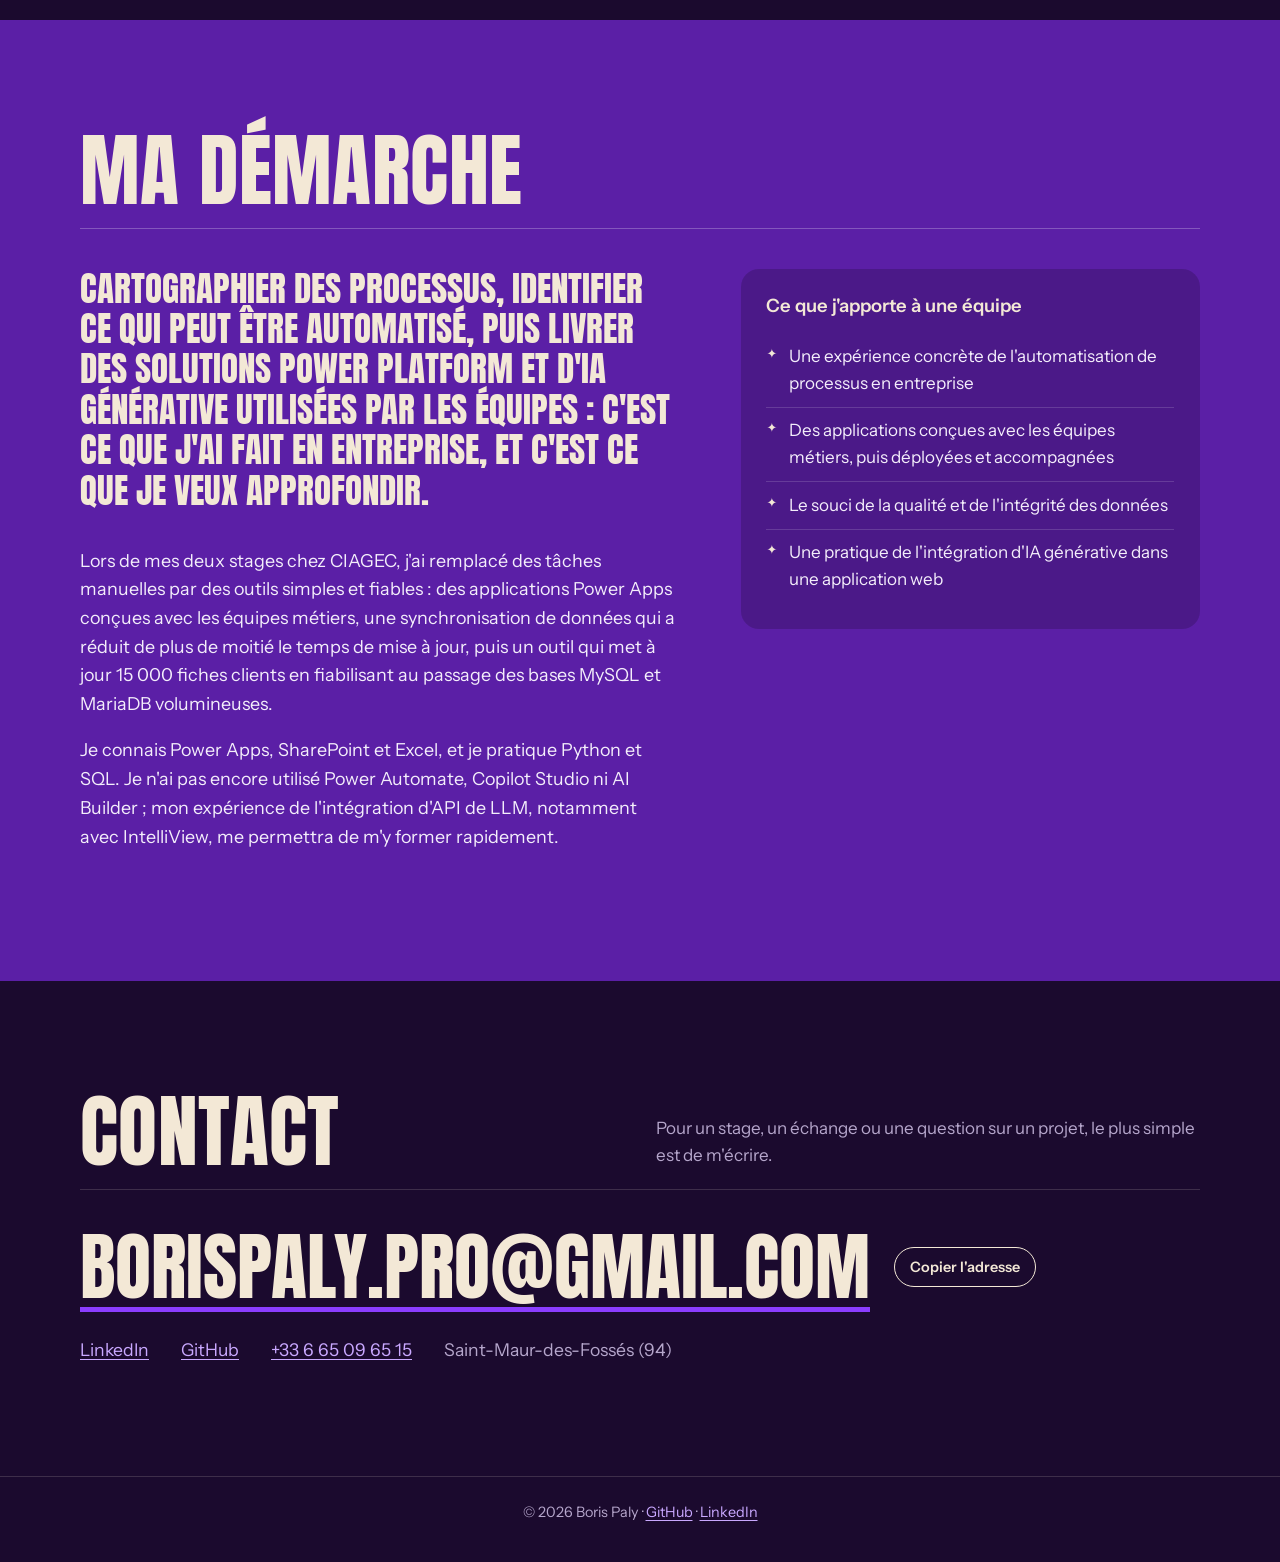
==== commit be218d12: "Formation : ajout du développement web, téléphone affiché, titre d'onglet Co-Authored-By: Claude Opu" ====
--- a/index.html
+++ b/index.html
@@ -3,7 +3,7 @@
 <head>
   <meta charset="utf-8">
   <meta name="viewport" content="width=device-width, initial-scale=1">
-  <title>Boris Paly — Power Platform, data et IA</title>
+  <title>Boris Paly</title>
   <meta name="description" content="Portfolio de Boris Paly, étudiant en Bachelor Informatique et Cybersécurité à l'ESILV : Power Platform, data, IA générative et automatisation. Recherche un stage de 5 mois à partir du 3 mai 2027 ou une alternance d'un an à partir d'octobre 2027.">
   <meta name="author" content="Boris Paly">
   <meta property="og:type" content="profile">
@@ -15,7 +15,7 @@
   <link rel="preconnect" href="https://fonts.googleapis.com">
   <link rel="preconnect" href="https://fonts.gstatic.com" crossorigin>
   <link href="https://fonts.googleapis.com/css2?family=Anton&family=Instrument+Sans:wght@400;500;600&display=swap" rel="stylesheet">
-  <link rel="stylesheet" href="assets/css/style.css?v=4">
+  <link rel="stylesheet" href="assets/css/style.css?v=5">
   <script type="application/ld+json">
   {
     "@context": "https://schema.org",
@@ -175,8 +175,8 @@
     <p id="pied-texte"></p>
   </footer>
 
-  <script src="data/profil.js?v=4"></script>
-  <script src="data/projets.js?v=4"></script>
-  <script src="assets/js/app.js?v=4"></script>
+  <script src="data/profil.js?v=5"></script>
+  <script src="data/projets.js?v=5"></script>
+  <script src="assets/js/app.js?v=5"></script>
 </body>
 </html>
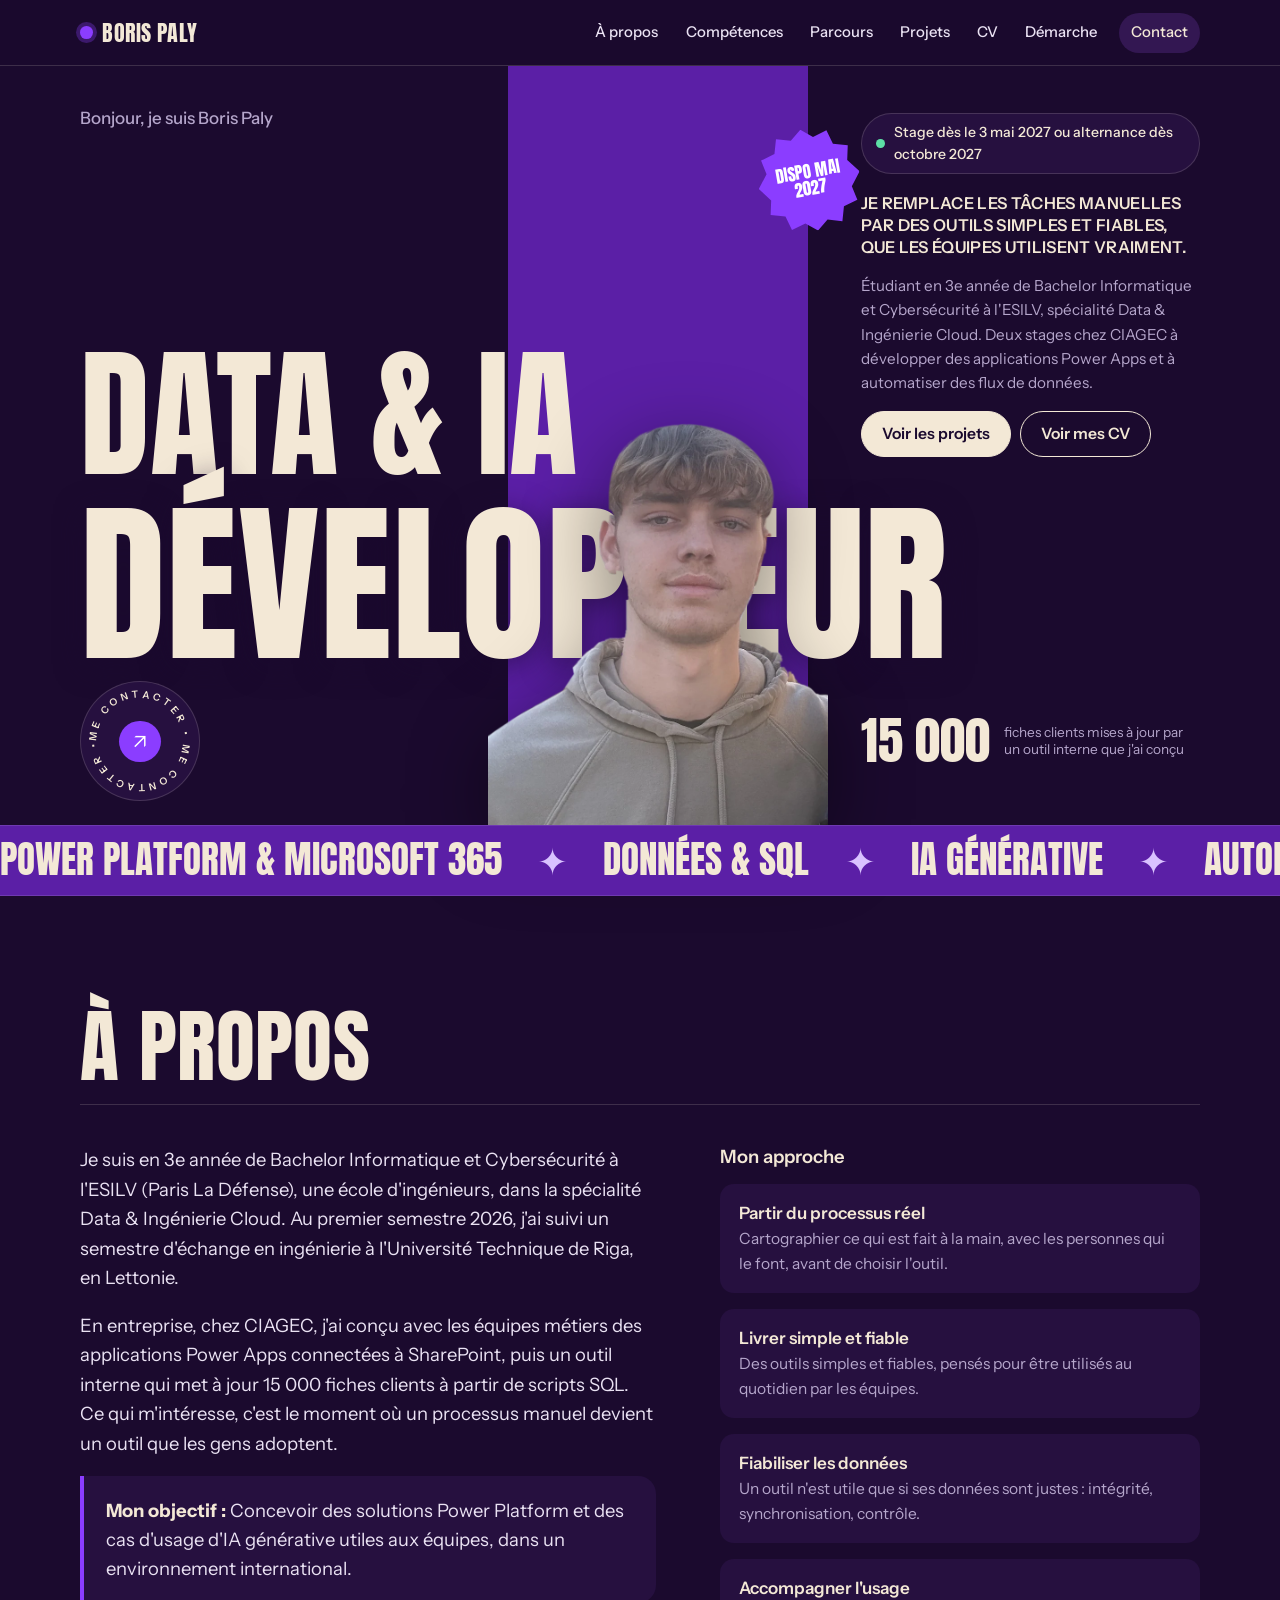
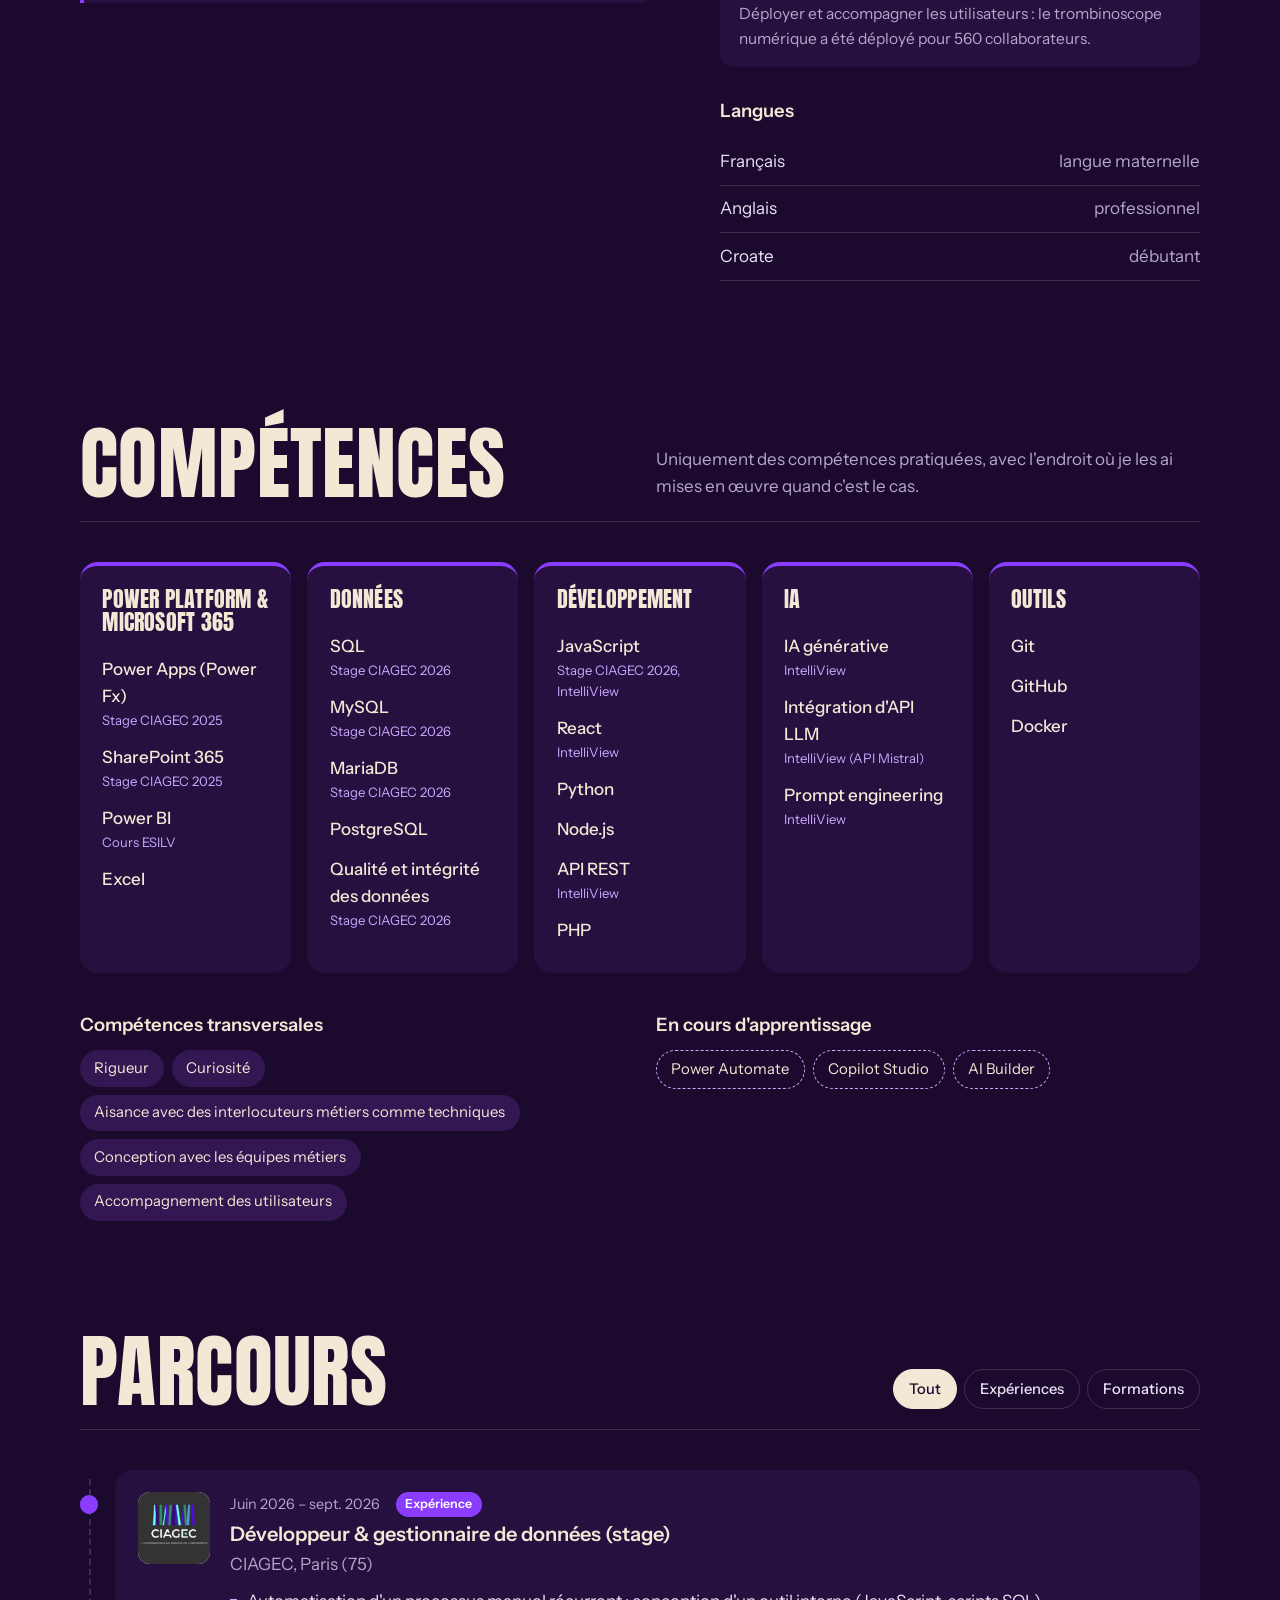
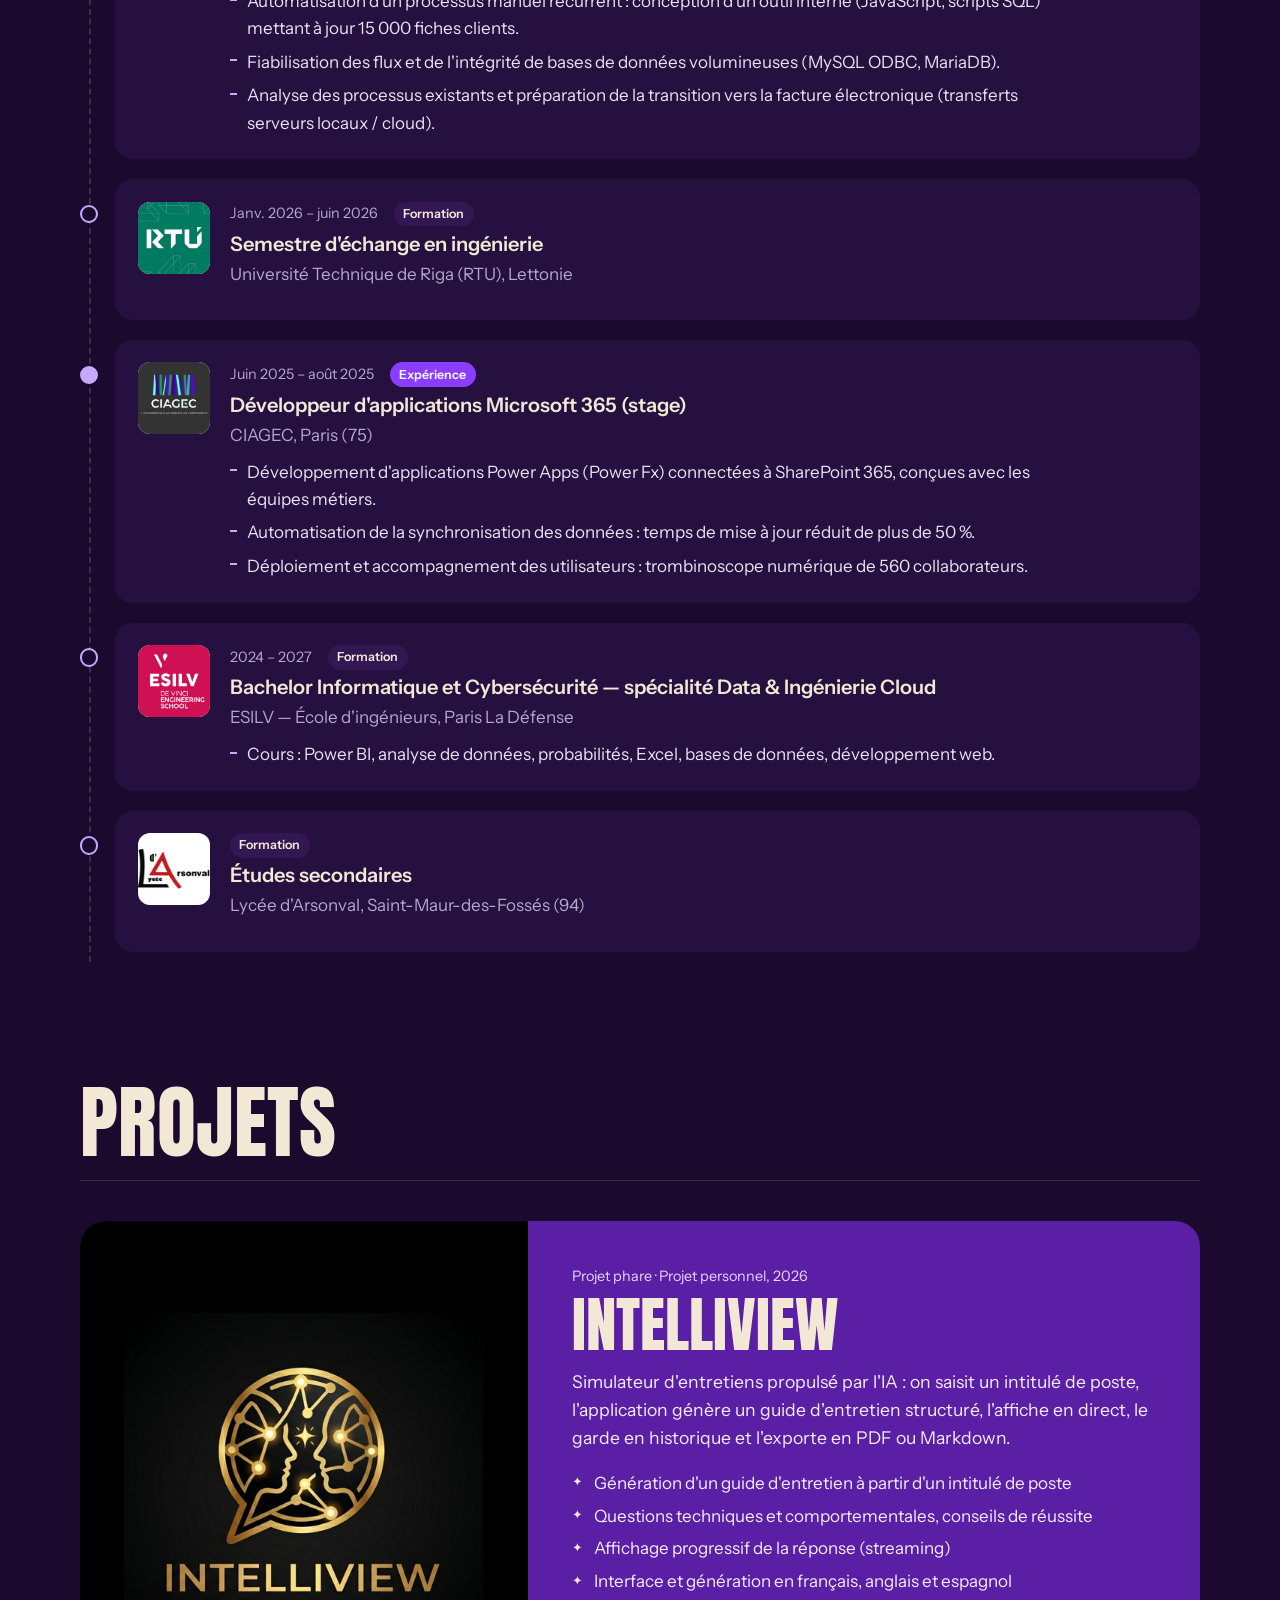
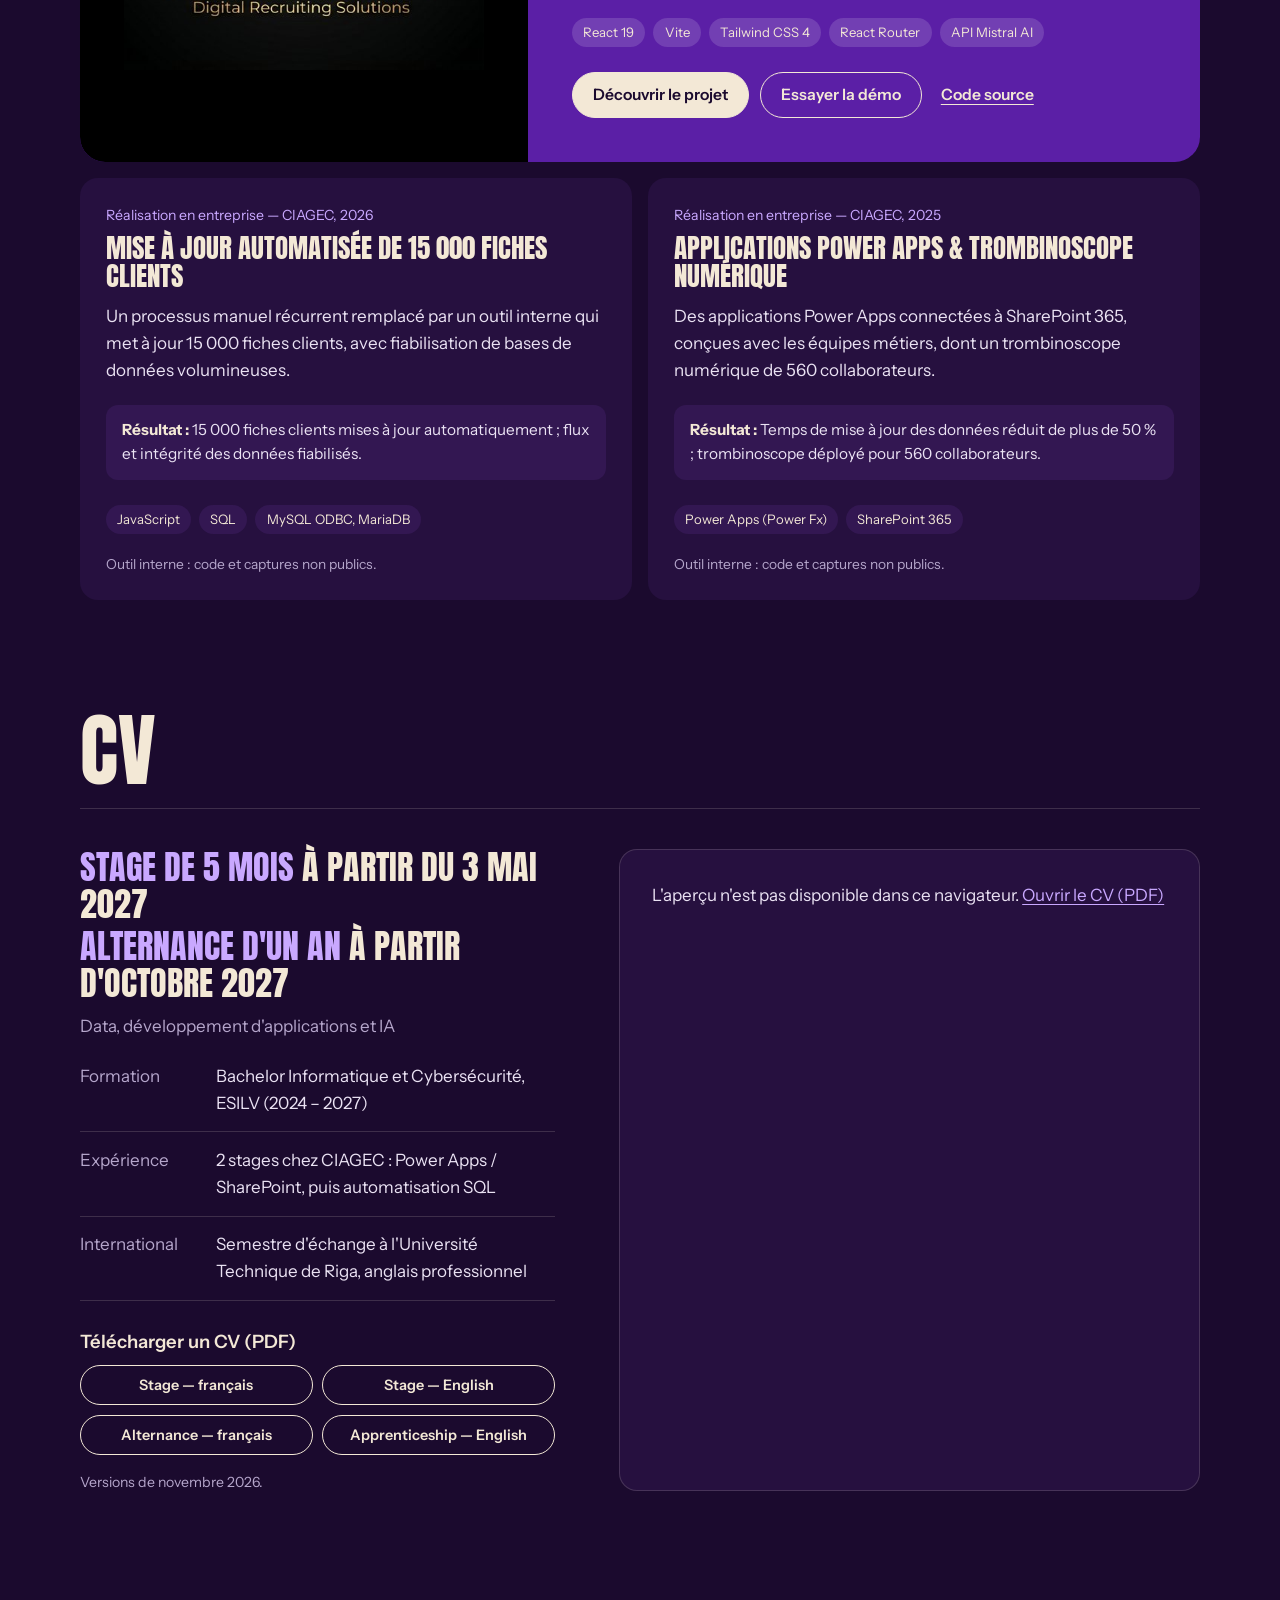
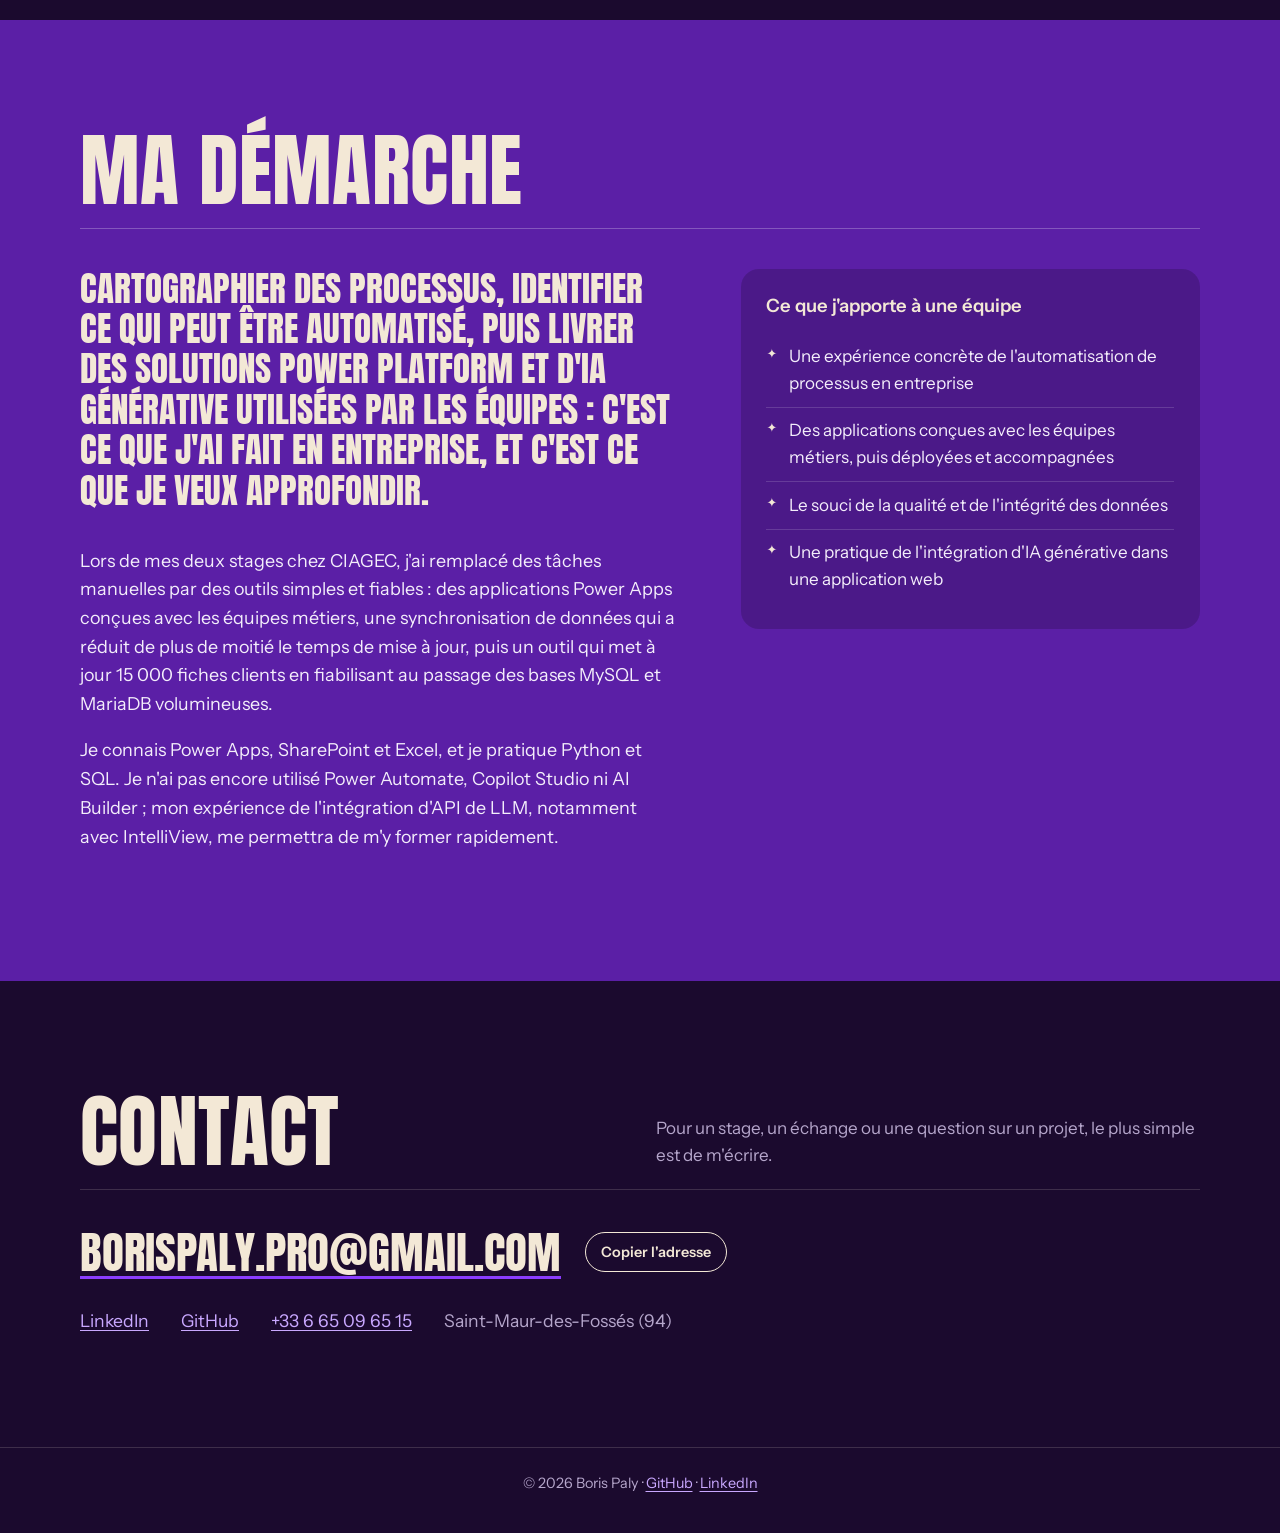
==== commit 7d2be7b4: "Modification taille adresse gmail" ====
--- a/index.html
+++ b/index.html
@@ -15,7 +15,7 @@
   <link rel="preconnect" href="https://fonts.googleapis.com">
   <link rel="preconnect" href="https://fonts.gstatic.com" crossorigin>
   <link href="https://fonts.googleapis.com/css2?family=Anton&family=Instrument+Sans:wght@400;500;600&display=swap" rel="stylesheet">
-  <link rel="stylesheet" href="assets/css/style.css?v=5">
+  <link rel="stylesheet" href="assets/css/style.css?v=6">
   <script type="application/ld+json">
   {
     "@context": "https://schema.org",
--- a/assets/css/style.css
+++ b/assets/css/style.css
@@ -1,8 +1,3 @@
-/* =====================================================================
-   Portfolio Boris Paly — style « affiche » : nuit aubergine, bandes
-   violettes, typographie géante condensée couleur crème.
-   Les couleurs et typos se règlent ici, dans :root.
-   ===================================================================== */
 :root {
   --fond: #1B0A2E;        /* fond principal */
   --fond-2: #26103F;      /* cartes, surfaces */
@@ -281,8 +276,8 @@
 .section--sombre + .contact { padding-top: clamp(4rem, 9vw, 7rem); }
 .contact__grille { display: grid; gap: 2rem; }
 .contact__mail { display: flex; flex-wrap: wrap; align-items: center; gap: 1rem 1.5rem; }
-.contact__adresse { font: 400 clamp(1.8rem, 6vw, 4.6rem)/1 var(--f-titre); text-transform: uppercase; color: var(--creme); text-decoration: underline; text-decoration-color: var(--violet-vif); text-decoration-thickness: 5px; text-underline-offset: .12em; overflow-wrap: anywhere; }
-.contact__adresse:hover { color: var(--lilas); text-decoration-thickness: 5px; }
+.contact__adresse { font: 400 clamp(1.3rem, 4vw, 2.8rem)/1 var(--f-titre); text-transform: uppercase; color: var(--creme); text-decoration: underline; text-decoration-color: var(--violet-vif); text-decoration-thickness: 3px; text-underline-offset: .12em; overflow-wrap: anywhere; }
+.contact__adresse:hover { color: var(--lilas); text-decoration-thickness: 3px; }
 .contact__retour { color: #5DE0A6; font-weight: 500; }
 .contact__reseaux { display: flex; flex-wrap: wrap; gap: .5rem 2rem; font-size: 1.1rem; }
 .contact__reseaux span { color: var(--gris); }
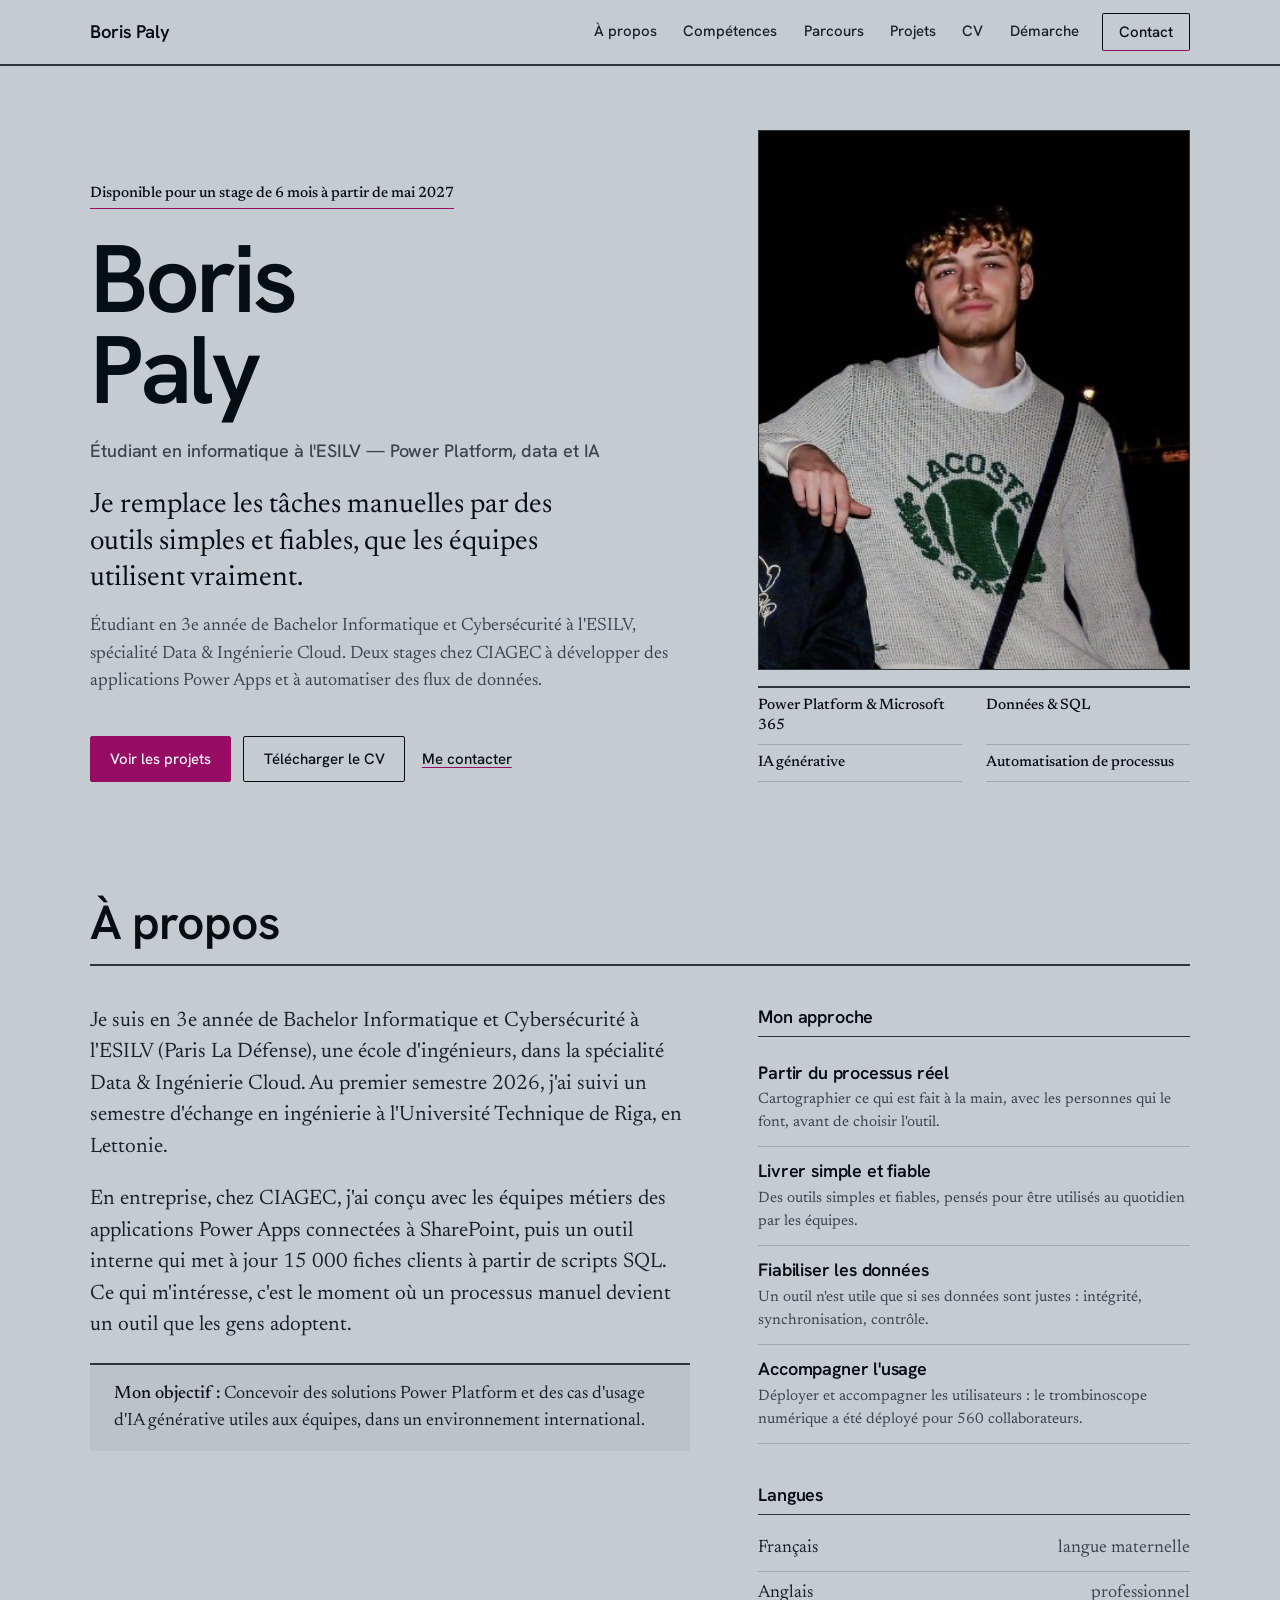
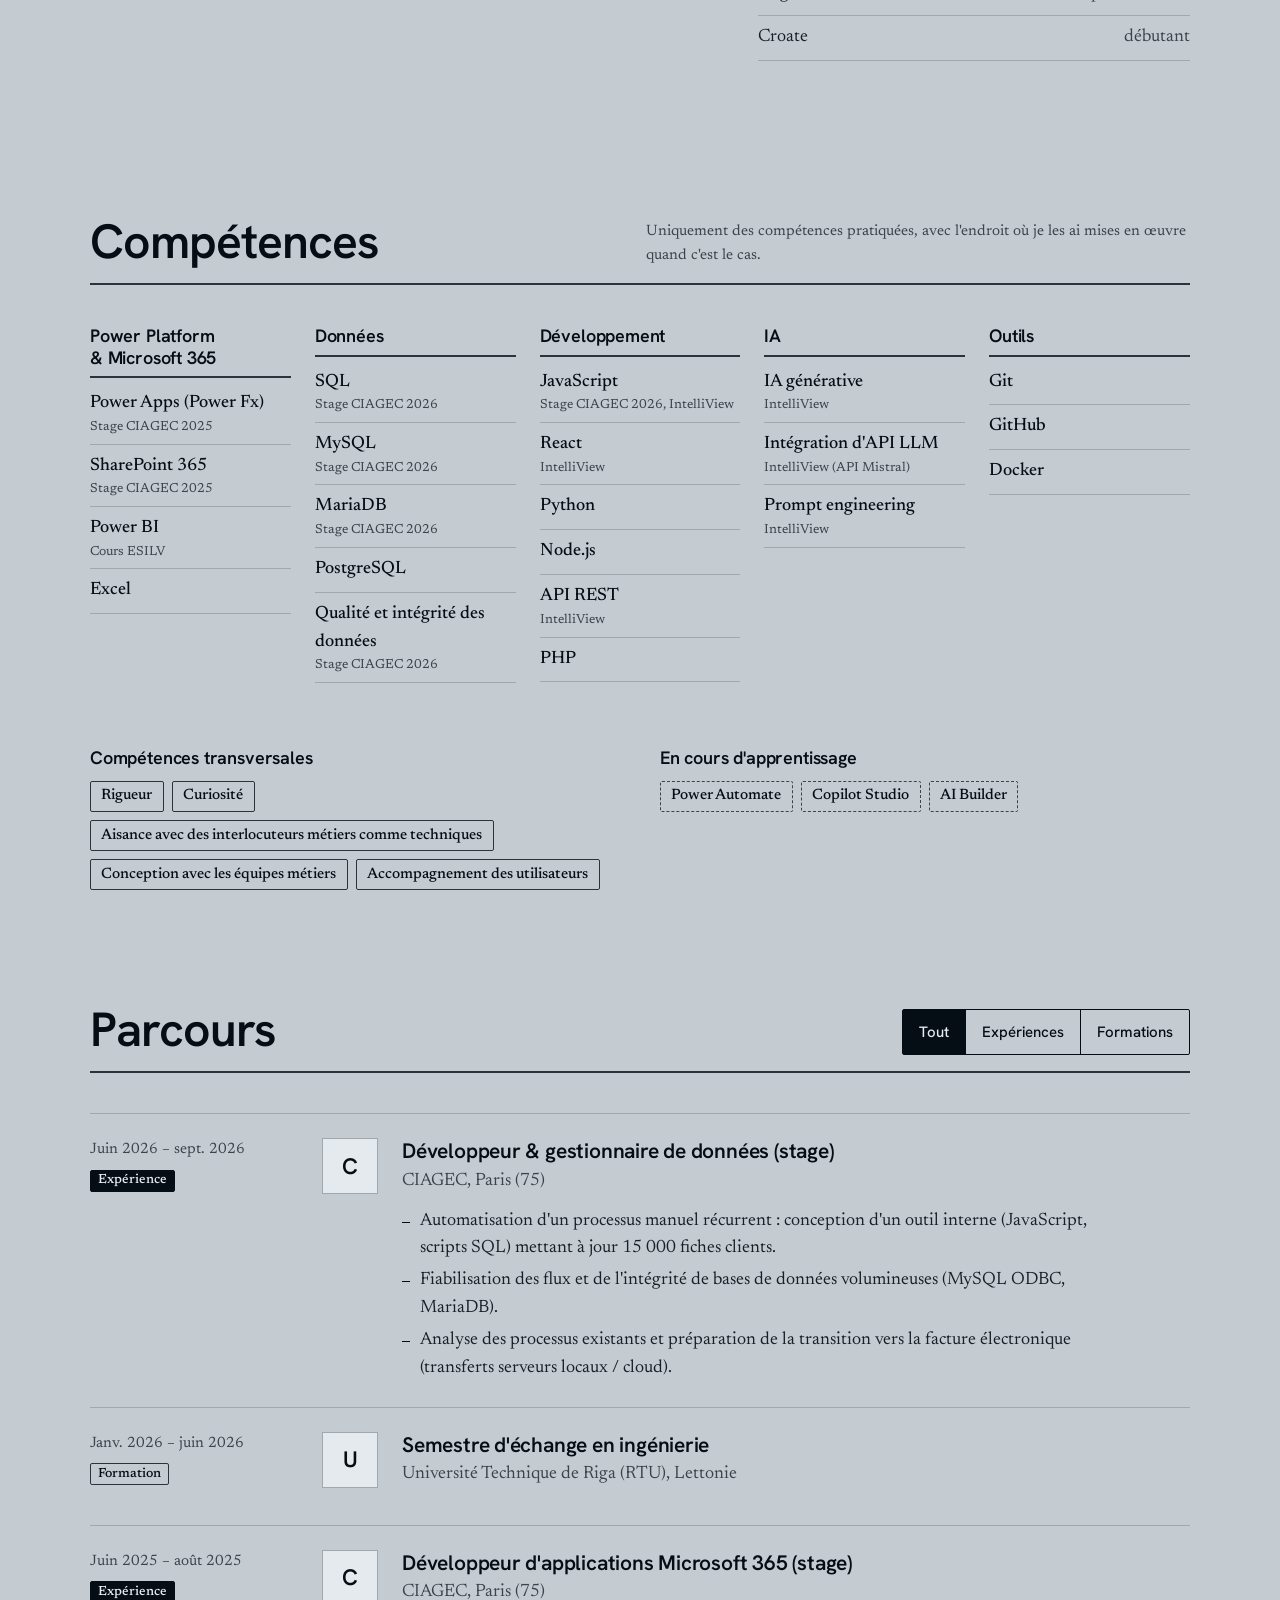
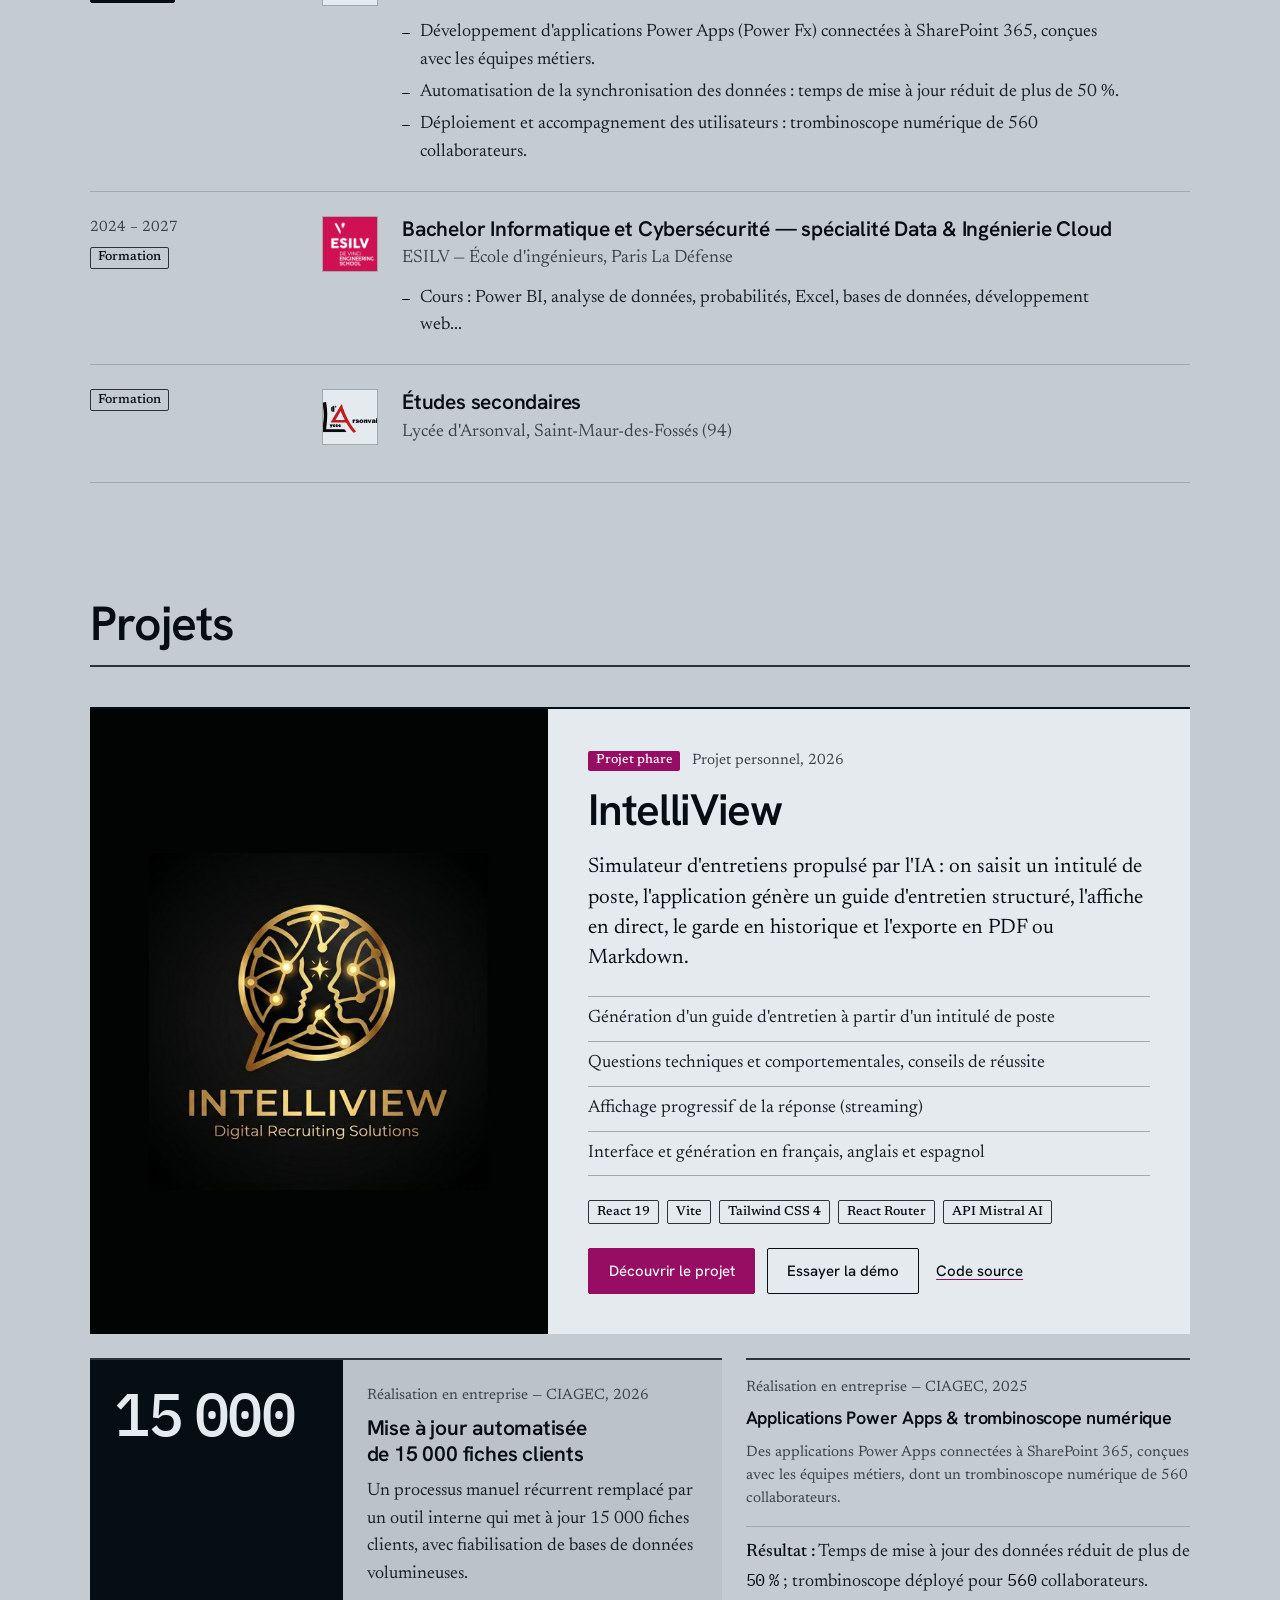
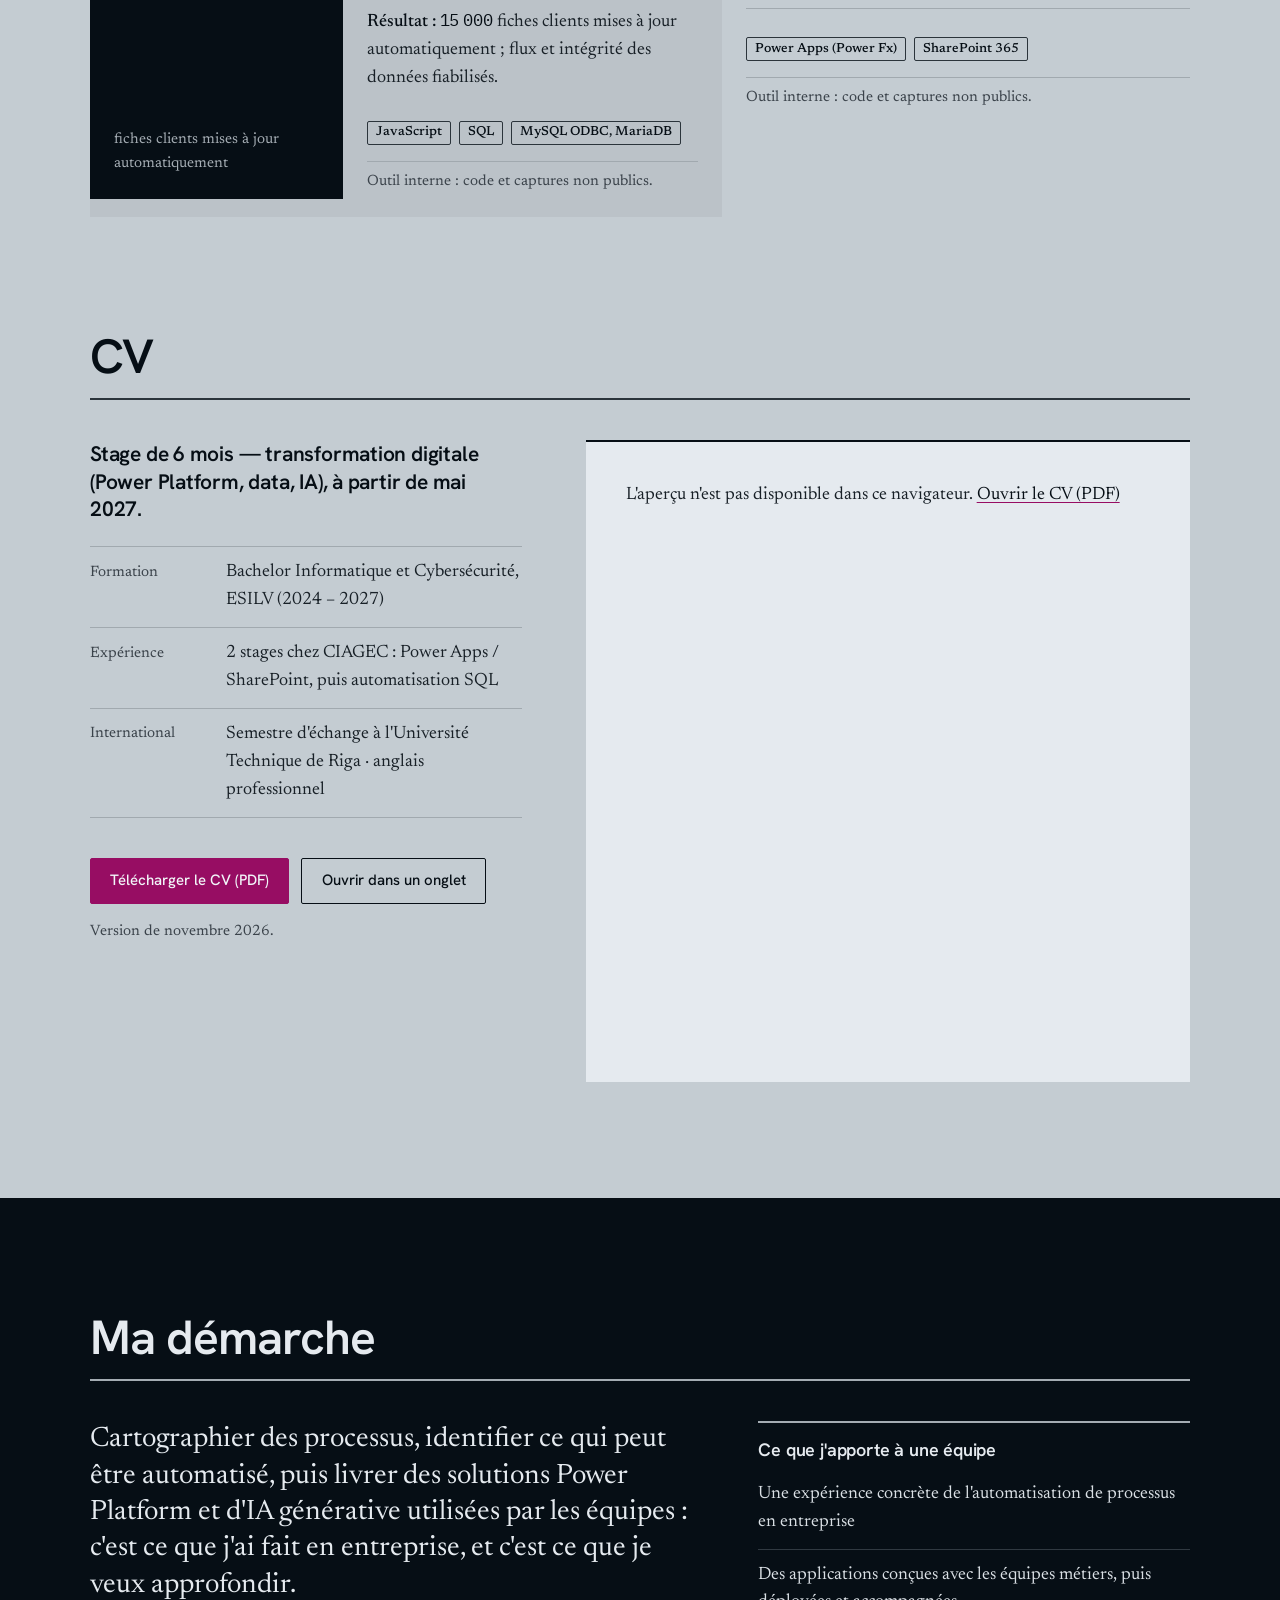
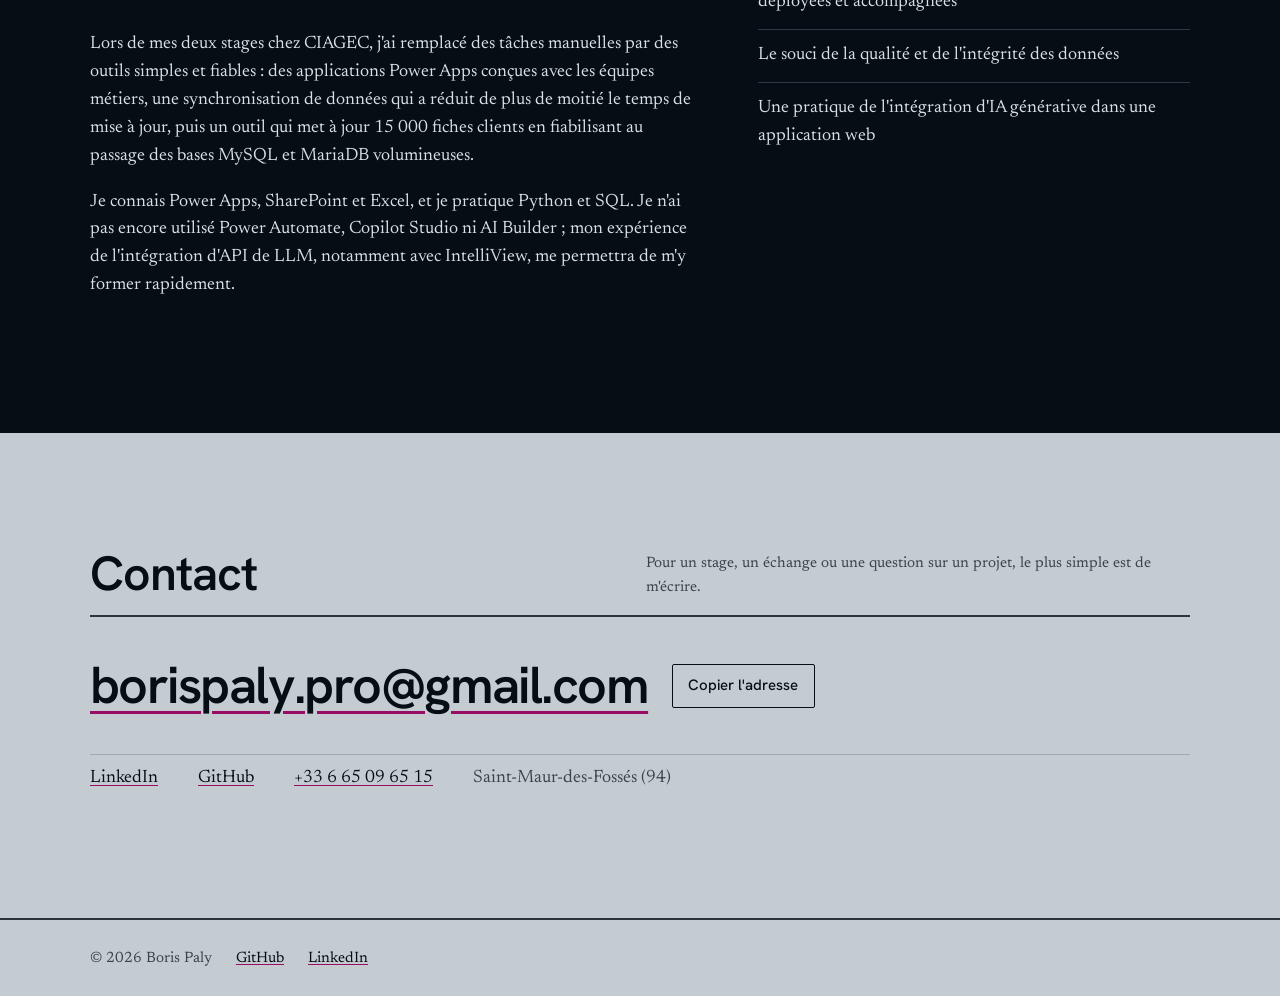
==== commit 71aead64: "Refonte design : thème Almanac, cards variées, suppression du look IA" ====
--- a/index.html
+++ b/index.html
@@ -4,24 +4,24 @@
   <meta charset="utf-8">
   <meta name="viewport" content="width=device-width, initial-scale=1">
   <title>Boris Paly</title>
-  <meta name="description" content="Portfolio de Boris Paly, étudiant en Bachelor Informatique et Cybersécurité à l'ESILV : Power Platform, data, IA générative et automatisation. Recherche un stage de 5 mois à partir du 3 mai 2027 ou une alternance d'un an à partir d'octobre 2027.">
+  <meta name="description" content="Portfolio de Boris Paly, étudiant en Bachelor Informatique et Cybersécurité à l'ESILV : Power Platform, data, IA générative et automatisation. Recherche un stage de 5 mois à partir de mai 2027.">
   <meta name="author" content="Boris Paly">
   <meta property="og:type" content="profile">
   <meta property="og:title" content="Boris Paly — Power Platform, data et IA">
-  <meta property="og:description" content="Étudiant en informatique à l'ESILV. Stage de 5 mois dès le 3 mai 2027 ou alternance d'un an dès octobre 2027 : data, développement et IA.">
+  <meta property="og:description" content="Étudiant en Bachelor Informatique et Cybersécurité à l'ESILV. Stage de 5 mois recherché à partir de mai 2027 en transformation digitale.">
   <meta property="og:image" content="https://borispl94.github.io/assets/img/photo.jpg">
-  <meta name="theme-color" content="#1B0A2E">
+  <meta name="theme-color" content="#C4CAD1">
   <link rel="icon" href="assets/img/favicon.svg" type="image/svg+xml">
   <link rel="preconnect" href="https://fonts.googleapis.com">
   <link rel="preconnect" href="https://fonts.gstatic.com" crossorigin>
-  <link href="https://fonts.googleapis.com/css2?family=Anton&family=Instrument+Sans:wght@400;500;600&display=swap" rel="stylesheet">
-  <link rel="stylesheet" href="assets/css/style.css?v=6">
+  <link href="https://fonts.googleapis.com/css2?family=Hanken+Grotesk:wght@500;600&family=Newsreader:ital,opsz,wght@0,6..72,400;0,6..72,500;1,6..72,400&family=IBM+Plex+Mono:wght@400;500&display=swap" rel="stylesheet">
+  <link rel="stylesheet" href="assets/css/style.css">
   <script type="application/ld+json">
   {
     "@context": "https://schema.org",
     "@type": "Person",
     "name": "Boris Paly",
-    "jobTitle": "Étudiant en informatique à l'ESILV — Power Platform, data et IA",
+    "jobTitle": "Étudiant en Bachelor Informatique et Cybersécurité à l'ESILV",
     "alumniOf": "ESILV",
     "email": "mailto:borispaly.pro@gmail.com",
     "sameAs": ["https://www.linkedin.com/in/boris-paly", "https://github.com/Borispl94"]
@@ -34,7 +34,7 @@
   <header class="nav" id="nav">
     <div class="nav__inner">
       <a class="nav__brand" href="#accueil" aria-label="Boris Paly, retour en haut">
-        <span class="nav__node" aria-hidden="true"></span>Boris Paly
+        Boris Paly
       </a>
       <button class="nav__toggle" type="button" aria-expanded="false" aria-controls="nav-links">Menu</button>
       <nav aria-label="Navigation principale">
@@ -53,33 +53,22 @@
 
   <main id="contenu">
     <section class="hero" id="accueil" aria-labelledby="hero-nom">
-      <div class="hero__scene">
-        <p class="hero__salut" id="hero-salut"></p>
-        <h1 class="hero__geant" id="hero-nom"></h1>
-        <div class="hero__bande" aria-hidden="true"></div>
-        <img class="hero__photo" id="hero-photo" src="" alt="" width="760" height="887">
-        <p class="hero__sticker" id="hero-sticker"></p>
-        <a class="hero__badge" href="#contact" aria-label="Me contacter">
-          <svg viewBox="0 0 120 120" aria-hidden="true">
-            <defs><path id="cercle" d="M60,60 m-44,0 a44,44 0 1,1 88,0 a44,44 0 1,1 -88,0"/></defs>
-            <text><textPath href="#cercle" textLength="274" lengthAdjust="spacing">ME CONTACTER • ME CONTACTER •</textPath></text>
-          </svg>
-          <span class="hero__fleche" aria-hidden="true">↗</span>
-        </a>
-        <div class="hero__cote">
-          <p class="hero__dispo" id="hero-dispo"></p>
-          <p class="hero__accroche" id="hero-accroche"></p>
-          <p class="hero__sous" id="hero-sous"></p>
-          <div class="hero__actions">
-            <a class="btn btn--plein" href="#projets">Voir les projets</a>
-            <a class="btn" href="#cv">Voir mes CV</a>
-          </div>
+      <div class="hero__text">
+        <p class="hero__dispo" id="hero-dispo"></p>
+        <h1 class="hero__nom" id="hero-nom"></h1>
+        <p class="hero__titre" id="hero-titre"></p>
+        <p class="hero__accroche" id="hero-accroche"></p>
+        <p class="hero__sous" id="hero-sous"></p>
+        <div class="hero__actions">
+          <a class="btn btn--plein" href="#projets">Voir les projets</a>
+          <a class="btn" id="hero-cv" href="#cv" download>Télécharger le CV</a>
+          <a class="btn btn--lien" href="#contact">Me contacter</a>
         </div>
-        <p class="hero__chiffre" id="hero-chiffre"></p>
       </div>
-      <div class="defile" aria-label="Domaines d'intérêt">
-        <ul class="defile__piste" id="hero-domaines"></ul>
-      </div>
+      <figure class="hero__flux" aria-label="Domaines d'intérêt">
+        <div class="hero__photo"><img id="hero-photo" src="assets/img/photo.jpg" alt="Portrait de Boris Paly" width="377" height="472"></div>
+        <ul class="hero__domaines" id="hero-domaines"></ul>
+      </figure>
     </section>
 
     <section class="section" id="apropos" aria-labelledby="t-apropos">
@@ -175,8 +164,8 @@
     <p id="pied-texte"></p>
   </footer>
 
-  <script src="data/profil.js?v=5"></script>
-  <script src="data/projets.js?v=5"></script>
-  <script src="assets/js/app.js?v=5"></script>
+  <script src="data/profil.js"></script>
+  <script src="data/projets.js"></script>
+  <script src="assets/js/app.js"></script>
 </body>
 </html>
--- a/assets/css/style.css
+++ b/assets/css/style.css
@@ -1,339 +1,356 @@
+/* Hallmark · v2.0.0 · theme: almanac (dealt 1/3, seed portfolio-personnel-tudiant-informatique-21c2·24b74d30·2026-11-27·r0) · genre: editorial · posture: restrained · redesign: restyle · copy: verbatim · hero: Stage, texte à gauche, portrait à droite · nav: alignée aux bords, nom + liens + Contact · footer: une ligne, nom et réseaux · signature: projets en grille bento sur la feuille imprimée, chiffres réels en mono */
+/* critique: refonte visuelle d’un portfolio existant ; textes, projets, liens et fonctionnement conservés à l’identique */
+/* Hallmark · waive 26b · aucun contrôle du portfolio n’est jamais désactivé · filtres du parcours, copier l’dresse et liens restent toujours actifs */
+
 :root {
-  --fond: #1B0A2E;        /* fond principal */
-  --fond-2: #26103F;      /* cartes, surfaces */
-  --fond-3: #331752;      /* survols, champs */
-  --violet: #5B1FA6;      /* bandes, sections pleines */
-  --violet-vif: #8B3DFF;  /* sticker, accents */
-  --lilas: #C9A8FF;       /* liens, petits accents lisibles */
-  --creme: #F3E8D6;       /* grands titres, boutons */
-  --texte: #EAE2F3;       /* texte courant */
-  --gris: #B5A6CB;        /* texte secondaire */
-  --trait: rgba(243, 232, 214, 0.16);
-
-  --f-titre: "Anton", "Impact", "Arial Narrow", sans-serif;
-  --f-texte: "Instrument Sans", "Helvetica Neue", "Segoe UI", system-ui, sans-serif;
-
-  --max: 1200px;
-  --gout: clamp(1.25rem, 4vw, 2.5rem);
-  --r: 18px;
+  /* papier ardoise, encre bleu-noir, un seul magenta */
+  --color-paper: oklch(84% 0.012 245);
+  --color-paper-2: oklch(81% 0.012 245);
+  --color-paper-3: oklch(77% 0.012 245);
+  --color-sheet: oklch(93.5% 0.008 245);
+  --color-ink: oklch(16% 0.020 245);
+  --color-ink-2: oklch(24% 0.018 245);
+  --color-muted: oklch(38% 0.016 245);
+  --color-rule: oklch(73% 0.013 240);
+  --color-rule-2: oklch(32% 0.018 240);
+  --color-accent: oklch(45% 0.180 350);
+  --color-accent-2: oklch(37% 0.160 350);
+  --color-accent-ink: oklch(97% 0.006 245);
+  --color-accent-soft: oklch(78% 0.090 350);
+  --color-focus: oklch(46% 0.190 350);
+  --color-on-ink: oklch(90% 0.010 245);
+  --color-on-ink-muted: oklch(74% 0.014 245);
+  --color-on-ink-rule: oklch(34% 0.018 245);
+  --color-photo-bg: oklch(12% 0.010 245);
+  --color-logo-bg: oklch(9% 0.006 245); /* raccorde au fond quasi noir du logo IntelliView */
+
+  --font-display: "Hanken Grotesk", ui-sans-serif, system-ui, sans-serif;
+  --font-body: "Newsreader", ui-serif, Georgia, serif;
+  --font-mono: "IBM Plex Mono", ui-monospace, Consolas, monospace;
+
+  --text-xs: .8125rem;
+  --text-sm: .9375rem;
+  --text-md: 1.125rem;
+  --text-lg: 1.3125rem;
+  --text-xl: clamp(1.4rem, 2.4vw, 1.75rem);
+  --text-2xl: clamp(2rem, 4.2vw, 3rem);
+
+  --space-2xs: .25rem;
+  --space-xs: .5rem;
+  --space-sm: .75rem;
+  --space-md: 1rem;
+  --space-lg: 1.5rem;
+  --space-xl: 2.5rem;
+  --space-2xl: 4rem;
+  --space-section: clamp(4.5rem, 9vw, 7.5rem);
+
+  --rule-hair: 1px;
+  --rule-bar: 2px;
+  --radius-pill: 2px;
+  --tracking-display: -0.02em;
+
+  --max: 1180px;
+  --gout: clamp(1rem, 4vw, 2.5rem);
 }
 
 *, *::before, *::after { box-sizing: border-box; }
-html { scroll-behavior: smooth; scroll-padding-top: 5rem; -webkit-text-size-adjust: 100%; }
-@media (prefers-reduced-motion: reduce) { html { scroll-behavior: auto; } *, *::before, *::after { animation: none !important; transition: none !important; } }
+html { overflow-x: clip; scrollbar-color: var(--color-rule-2) var(--color-paper-2); scroll-behavior: smooth; scroll-padding-top: 5rem; -webkit-text-size-adjust: 100%; }
+@media (prefers-reduced-motion: reduce) { html { scroll-behavior: auto; } *, *::before, *::after { transition: none !important; } }
 body {
-  margin: 0; background: var(--fond); color: var(--texte);
-  font: 400 1.0625rem/1.6 var(--f-texte);
-  -webkit-font-smoothing: antialiased; overflow-x: clip;
-}
+  margin: 0; overflow-x: clip;
+  background: var(--color-paper); color: var(--color-ink-2);
+  font: 400 var(--text-md)/1.55 var(--font-body);
+  font-optical-sizing: auto;
+  text-rendering: optimizeLegibility; -webkit-font-smoothing: antialiased;
+}
+::selection { background: var(--color-accent); color: var(--color-accent-ink); }
 img { max-width: 100%; display: block; }
-a { color: var(--lilas); text-underline-offset: .18em; text-decoration-thickness: 1px; }
-a:hover { color: var(--creme); text-decoration-thickness: 2px; }
-:focus-visible { outline: 3px solid var(--violet-vif); outline-offset: 3px; border-radius: 4px; }
-h1, h2, h3 { margin: 0; color: var(--creme); }
-h2 { font: 400 clamp(2.6rem, 7vw, 5rem)/.95 var(--f-titre); text-transform: uppercase; letter-spacing: .005em; }
-h3 { font: 600 1.15rem/1.25 var(--f-texte); }
+a { color: var(--color-ink); text-decoration: underline; text-decoration-color: var(--color-accent); text-decoration-thickness: 1px; text-underline-offset: .15em; transition: text-decoration-thickness .15s; }
+a:hover { color: var(--color-ink); text-decoration-thickness: 2px; }
+:focus-visible { outline: 2px solid var(--color-focus); outline-offset: 3px; }
+h1, h2, h3 { font-family: var(--font-display); font-weight: 600; color: var(--color-ink); line-height: 1.05; margin: 0; letter-spacing: var(--tracking-display); overflow-wrap: break-word; min-width: 0; text-wrap: balance; }
+h2 { font-size: var(--text-2xl); }
+h3 { font-size: var(--text-lg); letter-spacing: -0.01em; line-height: 1.2; }
 p { margin: 0 0 1em; }
+strong { font-weight: 500; color: var(--color-ink); }
 ul, ol, dl, dd { margin: 0; padding: 0; }
 ul, ol { list-style: none; }
-strong { color: var(--creme); }
+.num { font-family: var(--font-mono); font-variant-numeric: tabular-nums; font-weight: 500; letter-spacing: -0.01em; word-spacing: -0.35em; white-space: nowrap; }
+.projet__resultat .num, .apropos .num { font-weight: 400; font-size: .94em; font-variant-numeric: tabular-nums; }
 .sr-only { position: absolute; width: 1px; height: 1px; overflow: hidden; clip: rect(0 0 0 0); white-space: nowrap; }
-.skip { position: absolute; left: 1rem; top: -4rem; background: var(--creme); color: var(--fond); padding: .6rem 1rem; z-index: 100; border-radius: 6px; }
+.skip { position: absolute; left: 1rem; top: -4rem; background: var(--color-ink); color: var(--color-sheet); padding: var(--space-xs) var(--space-md); z-index: 100; }
 .skip:focus { top: 1rem; }
 
 /* ---------- boutons ---------- */
 .btn {
-  display: inline-flex; align-items: center; gap: .5rem; min-height: 46px;
-  padding: .7rem 1.25rem; border-radius: 999px; border: 1.5px solid var(--creme);
-  font: 600 .98rem/1 var(--f-texte); color: var(--creme); text-decoration: none; background: transparent; cursor: pointer;
-  transition: background-color .2s, color .2s, border-color .2s;
-}
-.btn:hover { background: var(--creme); color: var(--fond); text-decoration: none; }
-.btn--plein { background: var(--creme); color: var(--fond); }
-.btn--plein:hover { background: var(--violet-vif); border-color: var(--violet-vif); color: #fff; }
-.btn--lien { border-color: transparent; padding-inline: .4rem; text-decoration: underline; text-underline-offset: .25em; }
-.btn--lien:hover { background: transparent; color: var(--lilas); }
-.btn--petit { min-height: 40px; padding: .5rem .95rem; font-size: .9rem; }
+  display: inline-flex; align-items: center; gap: var(--space-xs); min-height: 46px;
+  padding: .7rem 1.2rem; border-radius: var(--radius-pill); border: var(--rule-hair) solid var(--color-ink);
+  font: 500 var(--text-sm)/1 var(--font-display); color: var(--color-ink); text-decoration: none; background: transparent; cursor: pointer;
+  transition: background-color .15s, color .15s, border-color .15s;
+}
+.btn:hover { background: var(--color-ink); color: var(--color-sheet); text-decoration: none; }
+.btn:active { transform: translateY(1px); }
+.btn--plein { background: var(--color-accent); border-color: var(--color-accent); color: var(--color-accent-ink); }
+.btn--plein:hover { background: var(--color-accent-2); border-color: var(--color-accent-2); color: var(--color-accent-ink); }
+.btn--lien { border-color: transparent; padding-inline: var(--space-2xs); text-decoration: underline; text-decoration-color: var(--color-accent); text-underline-offset: .2em; }
+.btn--lien:hover { background: transparent; color: var(--color-ink); text-decoration-thickness: 2px; }
+.btn--petit { min-height: 44px; padding: .55rem .95rem; }
 
 /* ---------- navigation ---------- */
-.nav { position: sticky; top: 0; z-index: 50; background: color-mix(in srgb, var(--fond) 86%, transparent); backdrop-filter: blur(12px); border-bottom: 1px solid var(--trait); }
-.nav__inner { max-width: var(--max); margin: 0 auto; padding: .8rem var(--gout); display: flex; align-items: center; justify-content: space-between; gap: 1rem; }
-.nav__brand { display: inline-flex; align-items: center; gap: .6rem; font: 400 1.35rem var(--f-titre); text-transform: uppercase; letter-spacing: .02em; color: var(--creme); text-decoration: none; }
-.nav__node { width: .8rem; height: .8rem; border-radius: 50%; background: var(--violet-vif); box-shadow: 0 0 0 4px color-mix(in srgb, var(--violet-vif) 30%, transparent); }
-.nav__links { display: flex; align-items: center; gap: .2rem; }
-.nav__links a { display: block; padding: .5rem .75rem; border-radius: 999px; color: var(--texte); text-decoration: none; font-weight: 500; font-size: .93rem; }
-.nav__links a:hover, .nav__links a[aria-current="true"] { background: var(--fond-3); color: var(--creme); }
-.nav__links .nav__cta { background: var(--creme); color: var(--fond); margin-left: .4rem; }
-.nav__links .nav__cta:hover { background: var(--violet-vif); color: #fff; }
+.nav { position: sticky; top: 0; z-index: 50; background: var(--color-paper); border-bottom: var(--rule-bar) solid var(--color-rule-2); }
+.nav__inner { max-width: var(--max); margin: 0 auto; padding: var(--space-xs) var(--gout); display: flex; align-items: center; justify-content: space-between; gap: var(--space-md); min-height: 4rem; }
+.nav__brand { font: 600 1.15rem var(--font-display); letter-spacing: var(--tracking-display); color: var(--color-ink); text-decoration: none; padding: var(--space-xs) 0; }
+.nav__links { display: flex; align-items: center; gap: var(--space-2xs); }
+.nav__links a { display: block; padding: .6rem .7rem; color: var(--color-ink-2); text-decoration: none; font: 500 var(--text-sm) var(--font-display); border-bottom: var(--rule-bar) solid transparent; }
+.nav__links a:hover { color: var(--color-ink); border-bottom-color: var(--color-rule-2); }
+.nav__links a[aria-current="true"] { color: var(--color-ink); border-bottom-color: var(--color-accent); }
+.nav__links .nav__cta { margin-left: var(--space-xs); border: var(--rule-hair) solid var(--color-ink); border-radius: var(--radius-pill); padding: var(--space-xs) var(--space-md); color: var(--color-ink); }
+.nav__links .nav__cta:hover { background: var(--color-ink); color: var(--color-sheet); border-color: var(--color-ink); }
 .nav__toggle { display: none; }
 @media (max-width: 900px) {
-  .nav__toggle { display: inline-flex; min-height: 42px; padding: .5rem 1rem; border: 1.5px solid var(--creme); border-radius: 999px; background: none; font: 600 .95rem var(--f-texte); color: var(--creme); cursor: pointer; }
+  .nav__toggle { display: inline-flex; align-items: center; min-height: 44px; padding: var(--space-xs) var(--space-md); border: var(--rule-hair) solid var(--color-ink); border-radius: var(--radius-pill); background: none; font: 500 var(--text-sm) var(--font-display); color: var(--color-ink); cursor: pointer; }
+  .nav__toggle[aria-expanded="true"] { background: var(--color-ink); color: var(--color-sheet); }
   .nav nav { position: absolute; left: 0; right: 0; top: 100%; }
-  .nav__links { display: none; flex-direction: column; align-items: stretch; background: var(--fond); border-bottom: 1px solid var(--trait); padding: .5rem var(--gout) 1rem; }
+  .nav__links { display: none; flex-direction: column; align-items: stretch; gap: 0; background: var(--color-sheet); border-bottom: var(--rule-bar) solid var(--color-rule-2); padding: var(--space-xs) var(--gout) var(--space-md); }
   .nav__links.is-open { display: flex; }
-  .nav__links a { padding: .8rem .6rem; font-size: 1.05rem; }
-  .nav__links .nav__cta { margin: .4rem 0 0; text-align: center; }
-}
-
-/* ---------- accueil : l'affiche ---------- */
-.hero { position: relative; }
-.hero__scene {
-  position: relative; max-width: var(--max); margin: 0 auto;
-  padding: clamp(1.5rem, 3vw, 2.5rem) var(--gout) 0;
-  display: grid; grid-template-columns: minmax(0, 1.05fr) minmax(0, 1fr) minmax(0, .95fr);
-  grid-template-rows: auto auto auto auto; column-gap: 1.5rem;
-}
-.hero__salut { grid-column: 1; grid-row: 1; margin: 0 0 .5rem; color: var(--gris); font-weight: 500; z-index: 3; }
-.hero__geant { display: contents; }
-.hero__geant .l1, .hero__geant .l2 {
-  font: 400 clamp(4rem, 13.6vw, 11.6rem)/.84 var(--f-titre); text-transform: uppercase; color: var(--creme);
-  pointer-events: none; display: block;
-}
-.hero__geant .l1 { grid-column: 1 / 3; grid-row: 2; z-index: 2; font-size: clamp(3.4rem, 11vw, 9.4rem); align-self: end; }
-.hero__geant .l2 { grid-column: 1 / -1; grid-row: 3; z-index: 2; margin-top: .22em; white-space: nowrap; text-shadow: 0 6px 30px rgba(27, 10, 46, .6); }
-.hero__bande {
-  grid-column: 2; grid-row: 1 / 5; justify-self: center; width: min(92%, 300px);
-  background: var(--violet); border-radius: 0 0 var(--r) var(--r); margin-top: calc(-1 * clamp(1.5rem, 3vw, 2.5rem));
-}
-.hero__photo {
-  grid-column: 2; grid-row: 1 / 5; justify-self: center; align-self: end; z-index: 3;
-  width: min(100%, 340px); height: auto; margin-top: 2rem; filter: drop-shadow(0 20px 40px rgba(0,0,0,.45));
-}
-.hero__sticker {
-  grid-column: 2; grid-row: 1 / 3; justify-self: end; align-self: start; z-index: 5; margin: 1.5rem -1.5rem 0 0;
-  width: 6.4rem; height: 6.4rem; display: grid; place-items: center; text-align: center; padding: .7rem;
-  background: var(--violet-vif); color: #fff; font: 400 1.05rem/1.05 var(--f-titre); text-transform: uppercase;
-  clip-path: polygon(50% 0, 61% 9%, 75% 5%, 79% 19%, 93% 23%, 90% 37%, 100% 50%, 90% 63%, 93% 77%, 79% 81%, 75% 95%, 61% 91%, 50% 100%, 39% 91%, 25% 95%, 21% 81%, 7% 77%, 10% 63%, 0 50%, 10% 37%, 7% 23%, 21% 19%, 25% 5%, 39% 9%);
-  transform: rotate(-10deg);
-}
-.hero__badge {
-  grid-column: 1; grid-row: 4; justify-self: start; align-self: center; z-index: 5; margin: 1.5rem 0;
-  position: relative; width: 7.5rem; height: 7.5rem; border-radius: 50%; display: grid; place-items: center;
-  background: var(--fond-2); border: 1.5px solid var(--trait); color: var(--creme); text-decoration: none;
-}
-.hero__badge svg { position: absolute; inset: 0; width: 100%; height: 100%; overflow: visible; }
-.hero__badge text { fill: var(--creme); font: 600 10px var(--f-texte); letter-spacing: .12em; }
-.hero__fleche { width: 2.6rem; height: 2.6rem; border-radius: 50%; display: grid; place-items: center; background: var(--violet-vif); color: #fff; font-size: 1.3rem; transition: transform .25s; }
-.hero__badge:hover { color: var(--creme); }
-.hero__badge:hover .hero__fleche { transform: rotate(45deg); }
-@media (prefers-reduced-motion: no-preference) {
-  .hero__badge svg { animation: tourne 18s linear infinite; }
-  @keyframes tourne { to { transform: rotate(360deg); } }
-}
-.hero__cote { grid-column: 3; grid-row: 1 / 3; align-self: end; margin-bottom: 1rem; z-index: 5; max-width: 22rem; justify-self: end; padding-top: .5rem; }
-.hero__dispo { display: inline-flex; align-items: center; gap: .55rem; padding: .45rem .9rem; border: 1px solid var(--trait); border-radius: 999px; background: var(--fond-2); color: var(--creme); font-size: .88rem; font-weight: 500; margin-bottom: 1.1rem; }
-.point { width: .55rem; height: .55rem; border-radius: 50%; background: #5DE0A6; flex: none; }
-.hero__accroche { font-size: 1.02rem; color: var(--creme); font-weight: 600; text-transform: uppercase; letter-spacing: .02em; line-height: 1.35; }
-.hero__sous { font-size: .95rem; color: var(--gris); }
-.hero__actions { display: flex; flex-wrap: wrap; gap: .6rem; }
-.hero__chiffre { grid-column: 3; grid-row: 4; justify-self: end; align-self: center; z-index: 5; display: flex; align-items: center; gap: .9rem; margin: 1.5rem 0; max-width: 22rem; }
-.hero__chiffre strong { font: 400 3.2rem/.9 var(--f-titre); color: var(--creme); white-space: nowrap; }
-.hero__chiffre span { font-size: .85rem; color: var(--gris); line-height: 1.3; }
-
-/* bandeau défilant */
-.defile { background: var(--violet); overflow: hidden; border-block: 1px solid rgba(255,255,255,.12); position: relative; z-index: 6; }
-.defile__piste { display: flex; width: max-content; gap: 2.2rem; padding: 1rem 0; }
-.defile__piste li { font: 400 clamp(1.5rem, 3vw, 2.3rem)/1 var(--f-titre); text-transform: uppercase; color: var(--creme); white-space: nowrap; }
-.defile__etoile { color: #D9C2FF !important; }
-@media (prefers-reduced-motion: no-preference) {
-  .defile__piste { animation: defile 28s linear infinite; }
-  @keyframes defile { to { transform: translateX(-50%); } }
-}
-
-@media (max-width: 960px) {
-  .hero__scene { grid-template-columns: minmax(0, 1fr) minmax(0, 1fr); grid-template-rows: auto; padding-bottom: 1rem; }
-  .hero__salut { grid-column: 1 / -1; grid-row: 1; }
-  .hero__geant .l1 { grid-column: 1 / -1; grid-row: 2; font-size: clamp(3rem, 14vw, 7rem); }
-  .hero__geant .l2 { grid-column: 1 / -1; grid-row: 3; font-size: clamp(3rem, 14.5vw, 7.4rem); white-space: normal; margin-top: .2em; }
-  .hero__bande { grid-column: 1 / -1; grid-row: 4; width: min(78%, 280px); margin-top: 1.2rem; border-radius: var(--r) var(--r) 0 0; }
-  .hero__photo { grid-column: 1 / -1; grid-row: 4; width: min(74%, 290px); margin-top: 2.4rem; }
-  .hero__sticker { grid-column: 2; grid-row: 4; margin: 1.6rem 0 0; width: 5.2rem; height: 5.2rem; font-size: .9rem; }
-  .hero__badge { grid-column: 1; grid-row: 4; align-self: end; width: 5.8rem; height: 5.8rem; margin: 0 0 1rem; }
-  .hero__badge text { font-size: 11px; }
-  .hero__cote { grid-column: 1 / -1; grid-row: 5; justify-self: stretch; max-width: none; margin-top: 2rem; padding: 0; }
-  .hero__chiffre { grid-column: 1 / -1; grid-row: 6; justify-self: start; }
+  .nav__links li + li { border-top: var(--rule-hair) solid var(--color-rule); }
+  .nav__links a { padding: .85rem 0; font-size: 1.05rem; border-bottom: 0; }
+  .nav__links a[aria-current="true"] { text-decoration: underline; text-decoration-color: var(--color-accent); text-decoration-thickness: 2px; text-underline-offset: .3em; }
+  .nav__links .nav__cta { margin: var(--space-sm) 0 0; text-align: center; padding: var(--space-sm) var(--space-md); }
 }
 
 /* ---------- sections ---------- */
-.section { max-width: var(--max); margin: 0 auto; padding: clamp(4rem, 9vw, 7rem) var(--gout) 0; }
-.section__tete { display: flex; flex-wrap: wrap; align-items: end; justify-content: space-between; gap: 1rem 2rem; margin-bottom: 2.5rem; padding-bottom: 1.25rem; border-bottom: 1px solid var(--trait); }
-.section__intro { flex: 1 1 18rem; max-width: 34rem; margin: 0; color: var(--gris); }
-.section--sombre { max-width: none; background: var(--violet); color: #F4EEFB; padding-bottom: clamp(4rem, 9vw, 7rem); margin-top: clamp(4rem, 9vw, 7rem); }
+.section { max-width: var(--max); margin: 0 auto; padding: var(--space-section) var(--gout) 0; }
+.section__tete { display: flex; flex-wrap: wrap; align-items: end; justify-content: space-between; gap: var(--space-md) var(--space-xl); margin-bottom: var(--space-xl); padding-bottom: var(--space-md); border-bottom: var(--rule-bar) solid var(--color-rule-2); }
+.section__intro { flex: 1 1 18rem; max-width: 34rem; margin: 0; color: var(--color-muted); font-size: var(--text-sm); }
+.section--sombre { max-width: none; background: var(--color-ink); color: var(--color-on-ink); padding-bottom: var(--space-section); margin-top: var(--space-section); }
 .section--sombre > * { max-width: calc(var(--max) - 2 * var(--gout)); margin-inline: auto; }
-.section--sombre .section__tete { border-color: rgba(255,255,255,.25); }
-.section--sombre a { color: var(--creme); }
+.section--sombre h2, .section--sombre h3 { color: var(--color-sheet); }
+.section--sombre .section__tete { border-color: var(--color-on-ink-muted); }
+.section--sombre a { color: var(--color-sheet); text-decoration-color: var(--color-accent-soft); }
+.section--sombre a:hover { color: var(--color-sheet); }
+
+/* ---------- accueil ---------- */
+.hero { max-width: var(--max); margin: 0 auto; padding: var(--space-2xl) var(--gout) 0; display: grid; grid-template-columns: minmax(0, 7fr) minmax(0, 5fr); gap: clamp(2rem, 5vw, 4.5rem); align-items: end; }
+.hero__dispo { display: inline-block; margin-bottom: var(--space-lg); padding-bottom: var(--space-2xs); font: 500 var(--text-sm)/1.4 var(--font-body); color: var(--color-ink); border-bottom: var(--rule-hair) solid var(--color-accent); }
+.hero__nom { font-size: clamp(3.5rem, 9.5vw, 6rem); line-height: .95; letter-spacing: -0.035em; margin-bottom: var(--space-lg); }
+.hero__nom span { display: block; }
+.hero__titre { font: 500 var(--text-md)/1.35 var(--font-display); letter-spacing: -0.005em; margin-bottom: var(--space-lg); color: var(--color-muted); }
+.hero__accroche { font: 400 var(--text-xl)/1.3 var(--font-body); color: var(--color-ink); max-width: 32ch; margin-bottom: var(--space-md); }
+.hero__sous { max-width: 58ch; color: var(--color-muted); margin-bottom: var(--space-xl); }
+.hero__actions { display: flex; flex-wrap: wrap; gap: var(--space-sm); align-items: center; }
+
+.hero__flux { margin: 0; display: grid; gap: 0; }
+.hero__photo { aspect-ratio: 4 / 5; overflow: hidden; background: var(--color-photo-bg); color: var(--color-on-ink); }
+.hero__photo img { width: 100%; height: 100%; object-fit: cover; object-position: 50% 30%; outline: var(--rule-hair) solid var(--color-rule-2); outline-offset: -1px; }
+.hero__domaines { border-top: var(--rule-bar) solid var(--color-rule-2); margin-top: var(--space-md); display: grid; grid-template-columns: repeat(2, minmax(0, 1fr)); column-gap: var(--space-lg); }
+.hero__domaines li { padding: var(--space-xs) 0; border-bottom: var(--rule-hair) solid var(--color-rule); font: 500 var(--text-sm)/1.35 var(--font-body); color: var(--color-ink); }
+@media (max-width: 860px) {
+  .hero { grid-template-columns: minmax(0, 1fr); align-items: start; }
+  .hero__flux { grid-template-columns: minmax(0, 9rem) minmax(0, 1fr); gap: var(--space-lg); align-items: end; }
+  .hero__domaines { grid-template-columns: 1fr; margin-top: 0; }
+}
 
 /* ---------- à propos ---------- */
-.apropos { display: grid; grid-template-columns: minmax(0, 1.2fr) minmax(0, 1fr); gap: clamp(2rem, 5vw, 4rem); }
-.apropos__texte p { font-size: 1.15rem; max-width: 62ch; }
-.apropos__objectif { padding: 1.2rem 1.4rem; background: var(--fond-2); border-left: 4px solid var(--violet-vif); border-radius: 0 var(--r) var(--r) 0; }
-.apropos__cote h3 { margin-bottom: 1rem; }
-.apropos__cote h3 + * { margin-bottom: 2rem; }
-.approche { display: grid; gap: 1rem; }
-.approche > div { padding: 1rem 1.2rem; background: var(--fond-2); border-radius: 14px; }
-.approche dt { font-weight: 600; color: var(--creme); }
-.approche dd { color: var(--gris); font-size: .97rem; }
-.approche--grille { grid-template-columns: repeat(auto-fit, minmax(16rem, 1fr)); gap: 1rem; }
-.langues li { display: flex; justify-content: space-between; gap: 1rem; padding: .6rem 0; border-bottom: 1px solid var(--trait); }
-.langues li span:last-child { color: var(--gris); }
+.apropos { display: grid; grid-template-columns: minmax(0, 7fr) minmax(0, 5fr); gap: clamp(2rem, 5vw, 4.5rem); }
+.apropos__texte p { font-size: var(--text-lg); line-height: 1.5; max-width: 60ch; color: var(--color-ink-2); }
+.apropos__objectif { padding: var(--space-md) var(--space-lg); background: var(--color-paper-2); border-top: var(--rule-bar) solid var(--color-rule-2); font-size: var(--text-md) !important; }
+.apropos__cote h3 { margin-bottom: var(--space-sm); padding-bottom: var(--space-xs); border-bottom: var(--rule-hair) solid var(--color-rule-2); font-size: var(--text-md); }
+.apropos__cote h3 + * { margin-bottom: var(--space-xl); }
+.approche { display: grid; gap: 0; }
+.approche > div { padding: var(--space-sm) 0; border-bottom: var(--rule-hair) solid var(--color-rule); }
+.approche dt { font: 600 var(--text-md)/1.3 var(--font-display); color: var(--color-ink); letter-spacing: -0.01em; margin-bottom: var(--space-2xs); }
+.approche dd { color: var(--color-muted); font-size: var(--text-sm); }
+.approche--grille { grid-template-columns: repeat(auto-fit, minmax(16rem, 1fr)); column-gap: var(--space-xl); }
+.approche--grille > div { padding: var(--space-md) 0; }
+.langues li { display: flex; justify-content: space-between; gap: var(--space-md); padding: var(--space-xs) 0; border-bottom: var(--rule-hair) solid var(--color-rule); }
+.langues li span:last-child { color: var(--color-muted); }
 @media (max-width: 860px) { .apropos { grid-template-columns: 1fr; } }
 
 /* ---------- compétences ---------- */
-.competences { display: grid; grid-template-columns: repeat(auto-fit, minmax(15rem, 1fr)); gap: 1rem; }
+.competences { display: grid; grid-template-columns: repeat(auto-fit, minmax(14rem, 1fr)); gap: 0 var(--space-lg); }
 @media (min-width: 1100px) { .competences { grid-template-columns: repeat(5, minmax(0, 1fr)); } }
-.competence { padding: 1.4rem; background: var(--fond-2); border-radius: var(--r); border-top: 4px solid var(--violet-vif); }
-.competence h3 { margin-bottom: 1rem; font: 400 1.35rem/1.05 var(--f-titre); text-transform: uppercase; letter-spacing: .01em; }
-.competence li { display: flex; flex-direction: column; padding: .4rem 0; }
-.competence__nom { font-weight: 500; color: var(--creme); }
-.competence__ctx { font-size: .82rem; color: var(--lilas); }
-.competences__bas { display: grid; grid-template-columns: 1fr 1fr; gap: 2rem; margin-top: 2.5rem; }
-.competences__bas h3 { margin-bottom: .9rem; }
+.competence { padding: 0 0 var(--space-lg); }
+.competence h3 { font-size: var(--text-md); padding-bottom: var(--space-xs); margin-bottom: var(--space-2xs); border-bottom: var(--rule-bar) solid var(--color-rule-2); }
+.competence li { display: flex; flex-direction: column; padding: var(--space-xs) 0; border-bottom: var(--rule-hair) solid var(--color-rule); }
+.competence__nom { font-weight: 500; color: var(--color-ink); }
+.competence__ctx { font-size: var(--text-xs); color: var(--color-muted); line-height: 1.35; }
+.competences__bas { display: grid; grid-template-columns: 1fr 1fr; gap: var(--space-xl); margin-top: var(--space-xl); }
+.competences__bas h3 { font-size: var(--text-md); margin-bottom: var(--space-sm); }
 @media (max-width: 700px) { .competences__bas { grid-template-columns: 1fr; } }
-.pastilles { display: flex; flex-wrap: wrap; gap: .5rem; }
-.pastilles li { padding: .4rem .9rem; border-radius: 999px; background: var(--fond-3); color: var(--creme); font-size: .93rem; }
-.pastilles--pointille li { background: transparent; border: 1.5px dashed var(--lilas); }
-.pastilles--petites li { padding: .25rem .7rem; font-size: .82rem; }
+.pastilles { display: flex; flex-wrap: wrap; gap: var(--space-xs); }
+.pastilles li { padding: .3rem .65rem; border-radius: var(--radius-pill); border: var(--rule-hair) solid var(--color-rule-2); font: 500 var(--text-sm)/1.3 var(--font-body); color: var(--color-ink); }
+.pastilles--pointille li { border-style: dashed; border-color: var(--color-muted); }
+.pastilles--petites li { padding: .15rem .5rem; font-size: var(--text-xs); }
 
 /* ---------- parcours ---------- */
-.filtres { display: flex; gap: .4rem; flex-wrap: wrap; }
-.filtre { min-height: 40px; padding: .45rem .95rem; border-radius: 999px; border: 1.5px solid var(--trait); background: transparent; font: 500 .92rem var(--f-texte); color: var(--texte); cursor: pointer; }
-.filtre[aria-pressed="true"] { background: var(--creme); border-color: var(--creme); color: var(--fond); }
-.parcours { position: relative; padding-left: 2.2rem; }
-.parcours::before { content: ""; position: absolute; left: .55rem; top: .6rem; bottom: .6rem; border-left: 2px dashed var(--trait); }
-.parcours__item { position: relative; padding-bottom: 1.25rem; }
-.parcours__noeud { position: absolute; left: -2.2rem; top: 1.6rem; width: 1.15rem; height: 1.15rem; border-radius: 50%; background: var(--fond); border: 2.5px solid var(--lilas); }
-.parcours__item--experience .parcours__noeud { background: var(--lilas); }
-.parcours__item:first-child .parcours__noeud { background: var(--violet-vif); border-color: var(--violet-vif); }
-.parcours__carte { display: grid; grid-template-columns: 4.5rem minmax(0, 1fr); gap: 1.25rem; padding: 1.4rem; background: var(--fond-2); border-radius: var(--r); }
-.parcours__logo { width: 4.5rem; height: 4.5rem; display: grid; place-items: center; border-radius: 12px; overflow: hidden; background: var(--violet); }
-.parcours__logo img { width: 100%; height: 100%; object-fit: contain; background: #fff; }
-.parcours__mono { font: 400 1.9rem var(--f-titre); color: var(--creme); }
-.parcours__meta { display: flex; flex-wrap: wrap; gap: .5rem 1rem; align-items: center; font-size: .9rem; color: var(--gris); margin-bottom: .35rem; }
-.parcours__corps h3 { font-size: 1.25rem; }
-.parcours__org { color: var(--gris); margin: .25rem 0 .6rem; }
-.parcours__corps ul { display: grid; gap: .4rem; }
-.parcours__corps li { position: relative; padding-left: 1.1rem; max-width: 75ch; }
-.parcours__corps li::before { content: ""; position: absolute; left: 0; top: .62em; width: .45rem; height: 2px; background: var(--lilas); }
-.tag { font-size: .78rem; font-weight: 600; padding: .15rem .6rem; border-radius: 999px; }
-.tag--experience { background: var(--violet-vif); color: #fff; }
-.tag--formation { background: var(--fond-3); color: var(--creme); }
-@media (max-width: 560px) { .parcours__carte { grid-template-columns: 1fr; } .parcours__logo { width: 3.5rem; height: 3.5rem; } }
-
-/* ---------- projets ---------- */
-.phare { display: grid; grid-template-columns: minmax(0, .8fr) minmax(0, 1.2fr); background: var(--violet); border-radius: calc(var(--r) * 1.4); overflow: hidden; }
-.phare__visuel { background: #000; display: grid; place-items: center; padding: 1.5rem; }
-.phare__visuel img { width: 100%; max-width: 360px; }
-.phare__corps { padding: clamp(1.5rem, 4vw, 2.75rem); }
-.phare__type { font-size: .9rem; color: #E6D6FF; margin-bottom: .5rem; }
-.phare h3 { font: 400 clamp(2.6rem, 5vw, 3.8rem)/.95 var(--f-titre); text-transform: uppercase; margin-bottom: .9rem; }
-.phare__resume { font-size: 1.1rem; max-width: 52ch; color: #F4EEFB; }
-.phare__fonctions { display: grid; gap: .35rem; margin: 0 0 1.4rem; color: #F4EEFB; }
-.phare__fonctions li { padding-left: 1.4rem; position: relative; }
-.phare__fonctions li::before { content: "✦"; position: absolute; left: 0; color: var(--creme); font-size: .8rem; top: .2em; }
-.phare .pastilles li { background: rgba(255,255,255,.14); }
-.phare__actions { display: flex; flex-wrap: wrap; gap: .7rem; margin-top: 1.6rem; align-items: center; }
-.phare .btn--lien { color: var(--creme); }
-@media (max-width: 820px) { .phare { grid-template-columns: 1fr; } .phare__visuel img { max-width: 220px; } }
-.projets { display: grid; grid-template-columns: repeat(auto-fit, minmax(19rem, 1fr)); gap: 1rem; margin-top: 1rem; }
-.projet { padding: 1.6rem; background: var(--fond-2); border-radius: var(--r); display: flex; flex-direction: column; gap: .2rem; }
-.projet__type { font-size: .88rem; color: var(--lilas); margin-bottom: .3rem; }
-.projet h3 { font: 400 1.7rem/1 var(--f-titre); text-transform: uppercase; margin-bottom: .7rem; }
-.projet__resultat { padding: .8rem 1rem; background: var(--fond-3); border-radius: 12px; font-size: .96rem; }
-.projet .pastilles { margin-top: auto; padding-top: .4rem; }
-.projet__note { font-size: .86rem; color: var(--gris); margin: 1rem 0 0; }
+.filtres { display: inline-flex; border: var(--rule-hair) solid var(--color-ink); border-radius: var(--radius-pill); }
+.filtre { min-height: 44px; padding: var(--space-xs) var(--space-md); border: 0; border-radius: 0; background: transparent; font: 500 var(--text-sm) var(--font-display); color: var(--color-ink); cursor: pointer; transition: background-color .15s, color .15s; }
+.filtre + .filtre { border-left: var(--rule-hair) solid var(--color-ink); }
+.filtre:hover { background: var(--color-paper-2); }
+.filtre[aria-pressed="true"] { background: var(--color-ink); color: var(--color-sheet); }
+.parcours { border-top: var(--rule-hair) solid var(--color-rule); }
+.parcours__item { border-bottom: var(--rule-hair) solid var(--color-rule); }
+.parcours__carte { display: grid; grid-template-columns: 13rem 3.5rem minmax(0, 1fr); gap: var(--space-lg); padding: var(--space-lg) 0; }
+.parcours__meta { grid-column: 1; grid-row: 1; display: flex; flex-direction: column; align-items: start; gap: var(--space-xs); font-size: var(--text-sm); color: var(--color-muted); margin: 0; }
+.parcours__logo { grid-column: 2; grid-row: 1; width: 3.5rem; height: 3.5rem; display: grid; place-items: center; overflow: hidden; background: var(--color-sheet); outline: var(--rule-hair) solid var(--color-rule); outline-offset: -1px; }
+.parcours__logo img { width: 100%; height: 100%; object-fit: contain; background: var(--color-sheet); }
+.parcours__mono { font: 600 1.4rem var(--font-display); color: var(--color-ink); }
+.parcours__corps { grid-column: 3; grid-row: 1; }
+.parcours__corps h3 { font-size: var(--text-lg); }
+.parcours__org { color: var(--color-muted); margin: var(--space-2xs) 0 var(--space-sm); }
+.parcours__corps ul { display: grid; gap: var(--space-2xs); }
+.parcours__corps li { position: relative; padding-left: 1.1rem; max-width: 72ch; }
+.parcours__corps li::before { content: ""; position: absolute; left: 0; top: .78em; width: .5rem; height: var(--rule-hair); background: var(--color-ink); }
+.tag { font: 500 var(--text-xs)/1.3 var(--font-body); padding: .1rem .45rem; border-radius: var(--radius-pill); border: var(--rule-hair) solid var(--color-rule-2); color: var(--color-ink); }
+.tag--experience { background: var(--color-ink); border-color: var(--color-ink); color: var(--color-sheet); }
+@media (max-width: 760px) {
+  .parcours__carte { grid-template-columns: 3rem minmax(0, 1fr); gap: var(--space-xs) var(--space-md); }
+  .parcours__meta { grid-column: 2; grid-row: 1; flex-direction: row; flex-wrap: wrap; align-items: center; }
+  .parcours__logo { grid-column: 1; grid-row: 1 / span 2; width: 3rem; height: 3rem; }
+  .parcours__corps { grid-column: 2; grid-row: 2; }
+}
+
+/* ---------- projets : grille bento ---------- */
+.projets { display: grid; grid-template-columns: repeat(12, minmax(0, 1fr)); gap: var(--space-lg); margin-top: var(--space-lg); }
+.projet { grid-column: span 6; display: flex; flex-direction: column; min-width: 0; }
+.projet__type { font-size: var(--text-sm); color: var(--color-muted); margin-bottom: var(--space-xs); }
+.projet h3 { margin-bottom: var(--space-sm); }
+.projet__resume { max-width: 60ch; }
+.projet__resultat { margin: 0 0 var(--space-md); }
+.projet .pastilles { margin-top: auto; padding-top: var(--space-sm); }
+.projet__note { font-size: var(--text-sm); color: var(--color-muted); margin: var(--space-md) 0 0; padding-top: var(--space-xs); border-top: var(--rule-hair) solid var(--color-rule); }
+.projet__pied { margin-top: var(--space-md); }
+
+/* 1. la grande carte : sur la feuille imprimée, visuel + texte */
+.phare { display: grid; grid-template-columns: minmax(0, 5fr) minmax(0, 7fr); background: var(--color-sheet); border-top: var(--rule-bar) solid var(--color-ink); }
+.phare__visuel { background: var(--color-logo-bg); display: grid; place-items: center; padding: var(--space-xl); }
+.phare__visuel img { width: 100%; max-width: 340px; }
+.phare__corps { padding: var(--space-xl); display: flex; flex-direction: column; }
+.phare__type { display: flex; flex-wrap: wrap; gap: var(--space-xs) var(--space-sm); align-items: center; font-size: var(--text-sm); color: var(--color-muted); margin-bottom: var(--space-sm); }
+.phare__label { font: 500 var(--text-xs)/1.3 var(--font-body); padding: .1rem .45rem; border-radius: var(--radius-pill); background: var(--color-accent); color: var(--color-accent-ink); }
+.phare h3 { font-size: clamp(2rem, 4vw, 2.75rem); letter-spacing: -0.03em; margin-bottom: var(--space-md); }
+.phare__resume { font-size: var(--text-lg); line-height: 1.45; max-width: 52ch; color: var(--color-ink); }
+.phare__fonctions { margin: 0 0 var(--space-lg); border-top: var(--rule-hair) solid var(--color-rule); }
+.phare__fonctions li { padding: var(--space-xs) 0; border-bottom: var(--rule-hair) solid var(--color-rule); }
+.phare__actions { display: flex; flex-wrap: wrap; gap: var(--space-sm); margin-top: var(--space-lg); align-items: center; }
+@media (max-width: 860px) { .phare { grid-template-columns: 1fr; } .phare__visuel { padding: var(--space-lg); } .phare__visuel img { max-width: 200px; } }
+
+/* 2. carte horizontale : chiffre-clé à gauche, texte à droite, sur un fond papier */
+.projet--horizontal { grid-column: span 7; display: grid; grid-template-columns: minmax(0, 2fr) minmax(0, 3fr); background: var(--color-paper-2); border-top: var(--rule-bar) solid var(--color-rule-2); }
+.projet__chiffre { display: flex; flex-direction: column; justify-content: space-between; gap: var(--space-md); padding: var(--space-lg); background: var(--color-ink); color: var(--color-sheet); }
+.projet__chiffre .num { font-variant-numeric: tabular-nums; font-size: clamp(2.5rem, 5vw, 3.75rem); line-height: 1; letter-spacing: -0.04em; color: var(--color-sheet); }
+.projet__chiffre span:last-child { font-size: var(--text-sm); color: var(--color-on-ink-muted); }
+.projet--horizontal .projet__texte { padding: var(--space-lg); display: flex; flex-direction: column; min-width: 0; }
+
+/* 3. carte compacte : seulement des filets, pas de fond */
+.projet--compact { grid-column: span 5; padding-top: var(--space-md); border-top: var(--rule-bar) solid var(--color-rule-2); }
+.projet--compact h3 { font-size: var(--text-md); }
+.projet--compact .pastilles { margin-top: 0; }
+.projet--compact .projet__resume { font-size: var(--text-sm); color: var(--color-muted); }
+.projet--compact .projet__resultat { padding: var(--space-sm) 0; border-top: var(--rule-hair) solid var(--color-rule); border-bottom: var(--rule-hair) solid var(--color-rule); }
+.projet__resultat .num { color: var(--color-ink); }
+
+/* 4. carte en bande, pleine largeur (à partir du 3e projet) */
+.projet--bande { grid-column: 1 / -1; padding-top: var(--space-md); border-top: var(--rule-hair) solid var(--color-rule-2); }
+
+@media (max-width: 900px) {
+  .projet--horizontal, .projet--compact, .projet--bande { grid-column: 1 / -1; }
+}
+@media (max-width: 560px) {
+  .projet--horizontal { grid-template-columns: 1fr; }
+  .projet__chiffre { flex-direction: row; align-items: baseline; justify-content: start; padding: var(--space-md) var(--space-lg); }
+}
 
 /* ---------- CV ---------- */
-.cv { display: grid; grid-template-columns: minmax(0, .9fr) minmax(0, 1.1fr); gap: clamp(2rem, 5vw, 4rem); align-items: start; }
-.cv__recherche { display: grid; gap: .3rem; font: 400 clamp(1.6rem, 3vw, 2.1rem)/1.1 var(--f-titre); text-transform: uppercase; color: var(--creme); }
-.cv__recherche strong { font-weight: 400; color: var(--lilas); }
-.cv__domaines { color: var(--gris); margin: .7rem 0 0; }
-.cv__faits { display: grid; gap: .9rem; margin: 1.4rem 0 1.8rem; }
-.cv__faits div { display: grid; grid-template-columns: 7.5rem 1fr; gap: 1rem; padding-bottom: .9rem; border-bottom: 1px solid var(--trait); }
-.cv__faits dt { color: var(--gris); }
-.cv__titre { margin-bottom: .8rem; }
-.cv__liste { display: grid; grid-template-columns: repeat(2, minmax(0, 1fr)); gap: .6rem; }
-.cv__liste .btn { width: 100%; justify-content: center; }
-@media (max-width: 420px) { .cv__liste { grid-template-columns: 1fr; } }
-.cv__maj { font-size: .88rem; color: var(--gris); margin-top: 1rem; }
-.cv__apercu { border-radius: var(--r); overflow: hidden; background: var(--fond-2); border: 1px solid var(--trait); }
+.cv { display: grid; grid-template-columns: minmax(0, 5fr) minmax(0, 7fr); gap: clamp(2rem, 5vw, 4.5rem); align-items: start; }
+.cv__lead { font: 600 var(--text-lg)/1.3 var(--font-display); letter-spacing: -0.01em; color: var(--color-ink); }
+.cv__faits { margin: var(--space-lg) 0 var(--space-xl); border-top: var(--rule-hair) solid var(--color-rule); }
+.cv__faits div { display: grid; grid-template-columns: 7.5rem minmax(0, 1fr); gap: var(--space-md); padding: var(--space-sm) 0; border-bottom: var(--rule-hair) solid var(--color-rule); }
+.cv__faits dt { color: var(--color-muted); font-size: var(--text-sm); padding-top: .1em; }
+.cv__actions { display: flex; flex-wrap: wrap; gap: var(--space-sm); }
+.cv__maj { font-size: var(--text-sm); color: var(--color-muted); margin-top: var(--space-md); }
+.cv__apercu { background: var(--color-sheet); border-top: var(--rule-bar) solid var(--color-ink); }
 .cv__apercu object { width: 100%; height: 640px; display: block; }
-.cv__repli { padding: 2rem; }
-@media (max-width: 860px) { .cv { grid-template-columns: 1fr; } .cv__apercu { display: none; } .cv__faits div { grid-template-columns: 1fr; gap: .2rem; } }
-
-/* ---------- démarche ---------- */
-.demarche { display: grid; grid-template-columns: minmax(0, 1.3fr) minmax(0, 1fr); gap: clamp(2rem, 5vw, 4rem); }
-.demarche__texte p { font-size: 1.12rem; max-width: 62ch; }
-.demarche__texte p:first-child { font: 400 clamp(1.6rem, 3vw, 2.2rem)/1.15 var(--f-titre); text-transform: uppercase; color: var(--creme); }
-.demarche__apport { padding: 1.6rem; background: rgba(0,0,0,.18); border-radius: var(--r); align-self: start; }
-.demarche__apport h3 { margin-bottom: 1rem; }
-.demarche__apport li { padding: .6rem 0 .6rem 1.4rem; position: relative; border-bottom: 1px solid rgba(255,255,255,.15); }
+.cv__repli { padding: var(--space-xl); }
+@media (max-width: 860px) { .cv { grid-template-columns: 1fr; } .cv__apercu { display: none; } .cv__faits div { grid-template-columns: 1fr; gap: var(--space-2xs); } }
+
+/* ---------- démarche (bande encre) ---------- */
+.demarche { display: grid; grid-template-columns: minmax(0, 7fr) minmax(0, 5fr); gap: clamp(2rem, 5vw, 4.5rem); }
+.demarche__texte p { font-size: var(--text-md); max-width: 62ch; color: var(--color-on-ink); }
+.demarche__texte p:first-child { font: 400 var(--text-xl)/1.3 var(--font-body); color: var(--color-sheet); }
+.demarche__apport { align-self: start; border-top: var(--rule-bar) solid var(--color-on-ink-muted); padding-top: var(--space-md); }
+.demarche__apport h3 { font-size: var(--text-md); margin-bottom: var(--space-xs); }
+.demarche__apport li { padding: var(--space-sm) 0; border-bottom: var(--rule-hair) solid var(--color-on-ink-rule); }
 .demarche__apport li:last-child { border-bottom: 0; }
-.demarche__apport li::before { content: "✦"; position: absolute; left: 0; top: .65rem; color: var(--creme); font-size: .8rem; }
 @media (max-width: 860px) { .demarche { grid-template-columns: 1fr; } }
 
 /* ---------- contact ---------- */
-.contact { padding-bottom: clamp(4rem, 9vw, 7rem); }
-.section--sombre + .contact { padding-top: clamp(4rem, 9vw, 7rem); }
-.contact__grille { display: grid; gap: 2rem; }
-.contact__mail { display: flex; flex-wrap: wrap; align-items: center; gap: 1rem 1.5rem; }
-.contact__adresse { font: 400 clamp(1.3rem, 4vw, 2.8rem)/1 var(--f-titre); text-transform: uppercase; color: var(--creme); text-decoration: underline; text-decoration-color: var(--violet-vif); text-decoration-thickness: 3px; text-underline-offset: .12em; overflow-wrap: anywhere; }
-.contact__adresse:hover { color: var(--lilas); text-decoration-thickness: 3px; }
-.contact__retour { color: #5DE0A6; font-weight: 500; }
-.contact__reseaux { display: flex; flex-wrap: wrap; gap: .5rem 2rem; font-size: 1.1rem; }
-.contact__reseaux span { color: var(--gris); }
-.pied { border-top: 1px solid var(--trait); padding: 1.5rem var(--gout); text-align: center; color: var(--gris); font-size: .9rem; }
+.contact { padding-bottom: var(--space-section); }
+.contact__grille { display: grid; gap: var(--space-xl); }
+.contact__mail { display: flex; flex-wrap: wrap; align-items: center; gap: var(--space-md) var(--space-lg); }
+.contact__adresse { font: 600 clamp(1.5rem, 4.6vw, 3.25rem)/1.1 var(--font-display); letter-spacing: -0.03em; color: var(--color-ink); text-decoration-color: var(--color-accent); text-decoration-thickness: 3px; text-underline-offset: .15em; overflow-wrap: anywhere; }
+.contact__adresse:hover { color: var(--color-accent-2); text-decoration-thickness: 3px; }
+.contact__retour { color: var(--color-ink); font-weight: 500; }
+.contact__reseaux { display: flex; flex-wrap: wrap; gap: 0 var(--space-xl); font-size: var(--text-md); border-top: var(--rule-hair) solid var(--color-rule); }
+.contact__reseaux li { display: flex; align-items: center; min-height: 48px; }
+.contact__reseaux a { display: inline-flex; align-items: center; min-height: 44px; }
+.contact__reseaux span { color: var(--color-muted); }
+
+.pied { border-top: var(--rule-bar) solid var(--color-rule-2); padding: var(--space-md) var(--gout); color: var(--color-muted); font-size: var(--text-sm); }
+.pied p { max-width: calc(var(--max) - 2 * var(--gout)); margin: 0 auto; display: flex; flex-wrap: wrap; gap: 0 var(--space-lg); align-items: center; }
+.pied a { display: inline-flex; align-items: center; min-height: 44px; }
+.section--sombre + .contact { padding-top: var(--space-section); }
 
 /* ---------- fiche projet ---------- */
-.fiche__tete { max-width: var(--max); margin: 0 auto; padding: clamp(2rem, 5vw, 4rem) var(--gout) 0; }
-.fiche__fil { font-size: .92rem; color: var(--gris); margin-bottom: 1.5rem; }
-.fiche__tete-grille { display: grid; grid-template-columns: minmax(0, 1.4fr) minmax(0, .8fr); gap: clamp(2rem, 5vw, 4rem); align-items: center; }
-.fiche__tete h1 { font: 400 clamp(4rem, 12vw, 9rem)/.88 var(--f-titre); text-transform: uppercase; margin-bottom: 1rem; }
-.fiche__tete .phare__type { color: var(--lilas); }
-.fiche__resume { font-size: clamp(1.1rem, 2vw, 1.3rem); max-width: 46ch; color: var(--creme); }
-.fiche__visuel { border-radius: calc(var(--r) * 1.4); overflow: hidden; background: #000; box-shadow: 0 0 0 10px var(--violet); }
-@media (max-width: 760px) { .fiche__tete-grille { grid-template-columns: 1fr; } .fiche__visuel { max-width: 260px; } }
-.cadre { display: grid; grid-template-columns: repeat(auto-fit, minmax(15rem, 1fr)); gap: 1rem; }
-.cadre > div { padding: 1.3rem; background: var(--fond-2); border-radius: var(--r); }
-.cadre dt { font: 400 1.4rem var(--f-titre); text-transform: uppercase; color: var(--creme); margin-bottom: .4rem; }
-.cadre dd { color: var(--gris); }
-.etapes { display: grid; grid-template-columns: repeat(5, minmax(0, 1fr)); gap: 1rem; counter-reset: e; }
-.etapes li { position: relative; padding: 1.3rem; background: var(--fond-2); border-radius: var(--r); counter-increment: e; }
-.etapes .noeud { display: none; }
-.etapes h3::before { content: counter(e, decimal-leading-zero); display: block; font: 400 2.4rem/1 var(--f-titre); color: var(--lilas); margin-bottom: .6rem; }
-.etapes h3 { margin-bottom: .5rem; }
-.etapes p { color: var(--gris); font-size: .96rem; margin: 0; }
-@media (max-width: 960px) { .etapes { grid-template-columns: 1fr 1fr; } }
+.fiche__tete { max-width: var(--max); margin: 0 auto; padding: var(--space-2xl) var(--gout) 0; }
+.fiche__fil { font-size: var(--text-sm); color: var(--color-muted); margin-bottom: var(--space-lg); }
+.fiche__tete-grille { display: grid; grid-template-columns: minmax(0, 7fr) minmax(0, 4fr); gap: clamp(2rem, 5vw, 4.5rem); align-items: end; }
+.fiche__tete h1 { font-size: clamp(3rem, 8vw, 6rem); line-height: .95; letter-spacing: -0.035em; margin-bottom: var(--space-md); }
+.fiche__resume { font: 400 var(--text-xl)/1.35 var(--font-body); color: var(--color-ink); max-width: 40ch; }
+.fiche__visuel { overflow: hidden; background: var(--color-logo-bg); border-top: var(--rule-bar) solid var(--color-ink); }
+@media (max-width: 760px) { .fiche__tete-grille { grid-template-columns: 1fr; } .fiche__visuel { max-width: 240px; } }
+.cadre { display: grid; grid-template-columns: repeat(auto-fit, minmax(15rem, 1fr)); gap: 0 var(--space-xl); }
+.cadre > div { padding: var(--space-md) 0; border-bottom: var(--rule-hair) solid var(--color-rule); }
+.cadre dt { font: 600 var(--text-md)/1.3 var(--font-display); color: var(--color-ink); margin-bottom: var(--space-2xs); }
+.cadre dd { color: var(--color-muted); }
+.etapes { display: grid; grid-template-columns: repeat(5, minmax(0, 1fr)); gap: var(--space-lg); counter-reset: e; }
+.etapes li { padding-top: var(--space-sm); border-top: var(--rule-bar) solid var(--color-rule-2); counter-increment: e; }
+.etapes li::before { content: counter(e); display: block; font: 500 var(--text-sm) var(--font-mono); color: var(--color-accent); margin-bottom: var(--space-xs); }
+.etapes h3 { font-size: var(--text-md); margin-bottom: var(--space-xs); }
+.etapes p { color: var(--color-muted); font-size: var(--text-sm); }
+@media (max-width: 960px) { .etapes { grid-template-columns: 1fr 1fr; row-gap: var(--space-xl); } }
 @media (max-width: 560px) { .etapes { grid-template-columns: 1fr; } }
-.demo { display: grid; gap: .6rem; }
-.demo label { font-weight: 600; color: var(--creme); }
-.demo input { font: 500 1.3rem var(--f-texte); padding: .8rem 1rem; border: 1.5px solid var(--trait); border-radius: 12px; background: var(--fond-2); color: var(--creme); max-width: 32rem; }
-.demo input:focus { border-color: var(--violet-vif); outline: none; box-shadow: 0 0 0 3px color-mix(in srgb, var(--violet-vif) 40%, transparent); }
-.demo__sortie { margin: .8rem 0 0; padding: 1.5rem; background: #0F0519; color: #E7DDF5; border-radius: var(--r); border: 1px solid var(--trait); white-space: pre-wrap; word-break: break-word; font: 400 .95rem/1.6 ui-monospace, "SF Mono", Menlo, Consolas, monospace; }
-.demo__sortie mark { background: var(--violet-vif); color: #fff; padding: 0 .25em; border-radius: 3px; }
-.fonctions { display: grid; gap: .5rem; }
-.statut { display: grid; grid-template-columns: 9rem 1fr; gap: 1rem; align-items: baseline; padding: .85rem 1rem; background: var(--fond-2); border-radius: 12px; }
-.statut__badge { justify-self: start; font-size: .8rem; font-weight: 600; padding: .2rem .7rem; border-radius: 999px; }
-.statut--operationnel .statut__badge { background: #5DE0A6; color: #0B2A1D; }
-.statut--en-preparation .statut__badge { background: var(--violet-vif); color: #fff; }
-.statut--envisage .statut__badge { border: 1.5px dashed var(--gris); color: var(--gris); }
-@media (max-width: 560px) { .statut { grid-template-columns: 1fr; gap: .35rem; } }
-.fiche__ia { font: 400 clamp(1.5rem, 2.8vw, 2.1rem)/1.2 var(--f-titre); text-transform: uppercase; max-width: 40ch; color: var(--creme); }
-.techs { display: grid; grid-template-columns: repeat(auto-fit, minmax(14rem, 1fr)); gap: 1rem; }
-.techs div { padding: 1rem 1.2rem; background: var(--fond-2); border-radius: 14px; }
-.techs dt { font-weight: 600; color: var(--creme); }
-.techs dd { color: var(--gris); font-size: .95rem; }
-.captures { display: grid; grid-template-columns: repeat(auto-fit, minmax(18rem, 1fr)); gap: 1.25rem; }
+.demo { display: grid; gap: var(--space-xs); }
+.demo label { font: 500 var(--text-sm) var(--font-display); color: var(--color-ink); }
+.demo input { font: 500 var(--text-lg) var(--font-body); padding: var(--space-sm) var(--space-md); border: var(--rule-hair) solid var(--color-muted); border-radius: 0; background: var(--color-sheet); color: var(--color-ink); max-width: 32rem; caret-color: var(--color-accent); }
+.demo input:focus-visible { outline-offset: 0; }
+.demo__sortie { margin: var(--space-sm) 0 0; padding: var(--space-lg); background: var(--color-ink); color: var(--color-on-ink); white-space: pre-wrap; word-break: break-word; font: 400 .95rem/1.6 var(--font-mono); }
+.demo__sortie mark { background: var(--color-accent); color: var(--color-accent-ink); padding: 0 .2em; }
+.fonctions { display: grid; border-top: var(--rule-hair) solid var(--color-rule); }
+.statut { display: grid; grid-template-columns: 9rem minmax(0, 1fr); gap: var(--space-md); align-items: baseline; padding: var(--space-sm) 0; border-bottom: var(--rule-hair) solid var(--color-rule); }
+.statut__badge { justify-self: start; font: 500 var(--text-xs)/1.3 var(--font-body); padding: .1rem .45rem; border-radius: var(--radius-pill); border: var(--rule-hair) solid var(--color-rule-2); color: var(--color-ink); }
+.statut--operationnel .statut__badge { background: var(--color-ink); border-color: var(--color-ink); color: var(--color-sheet); }
+.statut--envisage .statut__badge { border-style: dashed; color: var(--color-muted); }
+@media (max-width: 560px) { .statut { grid-template-columns: 1fr; gap: var(--space-2xs); } }
+.fiche__ia { font: 400 var(--text-xl)/1.4 var(--font-body); color: var(--color-sheet); max-width: 48ch; }
+.techs { display: grid; grid-template-columns: repeat(auto-fit, minmax(14rem, 1fr)); column-gap: var(--space-xl); }
+.techs div { padding: var(--space-sm) 0; border-bottom: var(--rule-hair) solid var(--color-rule); }
+.techs dt { font-weight: 500; color: var(--color-ink); }
+.techs dd { color: var(--color-muted); font-size: var(--text-sm); }
+.captures { display: grid; grid-template-columns: repeat(auto-fit, minmax(18rem, 1fr)); gap: var(--space-lg); }
 .captures figure { margin: 0; }
-.captures img { border-radius: var(--r); }
-.captures figcaption { font-size: .9rem; color: var(--gris); margin-top: .5rem; }
-.vide { color: var(--gris); }
-.commits li { display: grid; grid-template-columns: 11rem 1fr; gap: 1rem; padding: .75rem 0; border-bottom: 1px solid var(--trait); }
-.commits time { color: var(--lilas); }
-@media (max-width: 560px) { .commits li { grid-template-columns: 1fr; gap: .2rem; } }
-.fiche > .section:last-child { padding-bottom: clamp(4rem, 9vw, 7rem); }
-.fiche .section--sombre + .section { padding-top: clamp(4rem, 9vw, 7rem); }
+.captures img { outline: var(--rule-hair) solid var(--color-rule-2); outline-offset: -1px; }
+.captures figcaption { font-size: var(--text-sm); color: var(--color-muted); margin-top: var(--space-xs); }
+.vide { color: var(--color-muted); }
+.commits { border-top: var(--rule-hair) solid var(--color-rule); }
+.commits li { display: grid; grid-template-columns: 11rem minmax(0, 1fr); gap: var(--space-md); padding: var(--space-sm) 0; border-bottom: var(--rule-hair) solid var(--color-rule); }
+.commits time { color: var(--color-muted); font-size: var(--text-sm); }
+@media (max-width: 560px) { .commits li { grid-template-columns: 1fr; gap: var(--space-2xs); } }
+.fiche > .section:last-child { padding-bottom: var(--space-section); }
+.fiche .section--sombre + .section { padding-top: var(--space-section); }
 
 @media print {
-  body { background: #fff; color: #000; }
-  .nav, .hero__actions, .filtres, .cv__apercu, .skip, .defile, .hero__badge { display: none !important; }
-}
+  .nav, .hero__actions, .filtres, .cv__apercu, .skip { display: none !important; }
+  .section--sombre { background: none; color: var(--color-ink); }
+}
